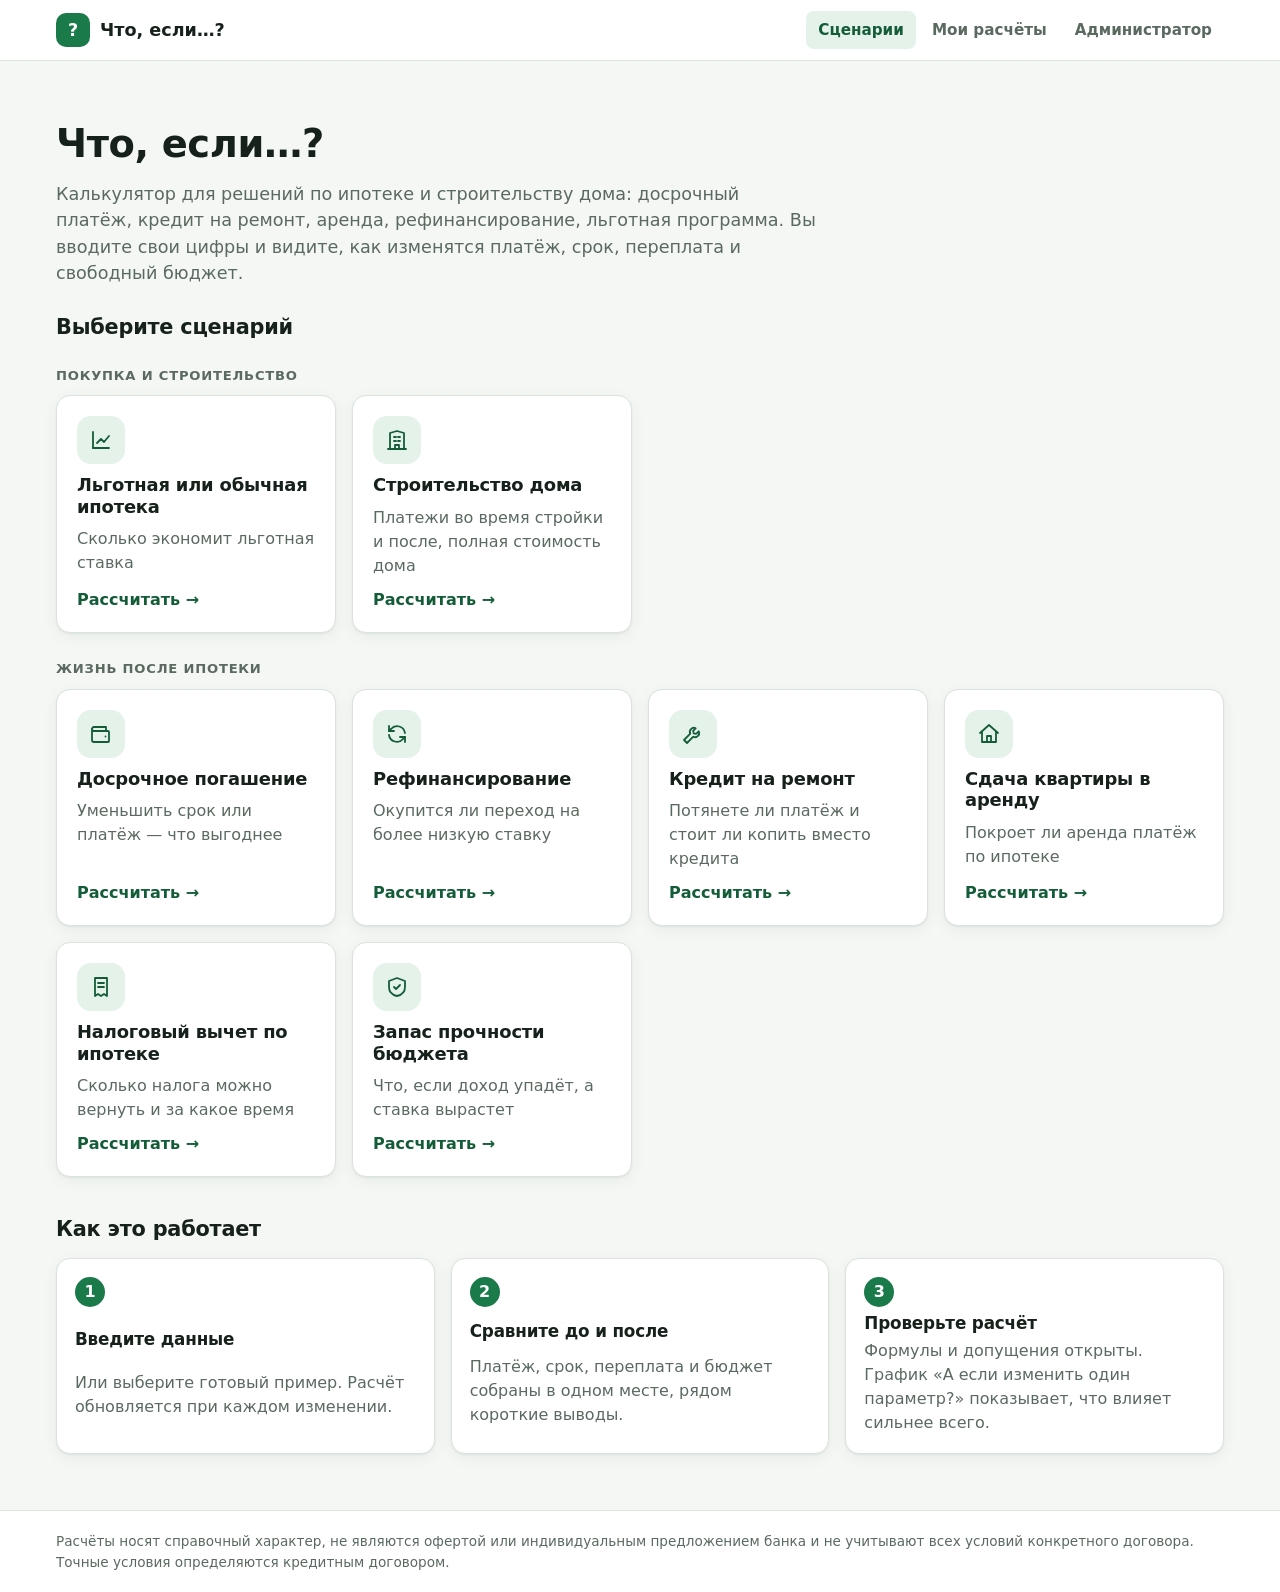
==== task_for_rshb/index.html @ 49c494c9 "task_for_rshb: исправлена шапка на узких экранах" ====
<!doctype html>
<html lang="ru">
  <head>
    <meta charset="UTF-8" />
    <meta name="viewport" content="width=device-width, initial-scale=1" />
    <meta name="description" content="Симулятор финансовых сценариев «Что, если…?»: досрочное погашение, кредит на ремонт, аренда квартиры, рефинансирование." />
    <meta name="theme-color" content="#1b7a4a" />
    <link rel="icon" href="./favicon.svg" type="image/svg+xml" />
    <link rel="manifest" href="./manifest.webmanifest" />
    <title>Что, если…? — симулятор финансовых сценариев</title>
    <script type="module" crossorigin src="./assets/index-DUNEbHE4.js"></script>
    <link rel="stylesheet" crossorigin href="./assets/index-CzRQ2xNF.css">
  </head>
  <body>
    <div id="root"></div>
    <noscript>Для работы калькулятора нужен включённый JavaScript.</noscript>
  </body>
</html>
---- task_for_rshb/assets/index-CzRQ2xNF.css ----
:root{--bg:#f4f7f4;--surface:#fff;--surface-2:#f0f4f1;--text:#17211b;--muted:#5b6a60;--border:#dbe3dd;--primary:#1b7a4a;--primary-strong:#145c38;--primary-soft:#e4f2ea;--on-primary:#fff;--success:#1b7a4a;--success-soft:#e4f2ea;--warning:#9a6200;--warning-soft:#fdf1d9;--danger:#b3261e;--danger-soft:#fbe6e4;--info:#25619b;--info-soft:#e3eef9;--chart-grid:#e3e9e4;--shadow:0 1px 2px #14281c0f, 0 4px 16px #14281c0d;--radius:14px;--radius-sm:10px;--font:"Inter", system-ui, -apple-system, "Segoe UI", Roboto, "Helvetica Neue", Arial, sans-serif;--mono:ui-monospace, "SF Mono", Menlo, Consolas, monospace;--lightningcss-light:initial;--lightningcss-dark: ;color-scheme:light}@media (prefers-color-scheme:dark){:root:not([data-theme=light]){--bg:#0e1511;--surface:#16201a;--surface-2:#1c2821;--text:#e8f0ea;--muted:#9db1a3;--border:#2a3a31;--primary:#3fb97a;--primary-strong:#5fd196;--primary-soft:#1a3025;--on-primary:#08150e;--success:#4cc487;--success-soft:#17301f;--warning:#e3aa44;--warning-soft:#33290f;--danger:#f08178;--danger-soft:#381816;--info:#7db4ea;--info-soft:#14283d;--chart-grid:#263830;--shadow:none;--lightningcss-light: ;--lightningcss-dark:initial;color-scheme:dark}}*{box-sizing:border-box}html{-webkit-text-size-adjust:100%}body{background:var(--bg);color:var(--text);font-family:var(--font);-webkit-font-smoothing:antialiased;margin:0;font-size:16px;line-height:1.5}h1,h2,h3,h4{letter-spacing:-.01em;margin:0;line-height:1.2}h1{font-size:clamp(1.6rem,1.2rem + 1.6vw,2.4rem)}h2{font-size:1.3rem}h3{font-size:1.05rem}p{margin:0}a{color:var(--primary)}code,.mono{font-family:var(--mono);font-size:.88em}button{font:inherit;color:inherit}:focus-visible{outline:3px solid color-mix(in srgb, var(--primary) 55%, transparent);outline-offset:2px;border-radius:6px}.sr-only{clip:rect(0 0 0 0);white-space:nowrap;width:1px;height:1px;position:absolute;overflow:hidden}.app{flex-direction:column;min-height:100vh;display:flex}.container{width:100%;max-width:1200px;margin:0 auto;padding:0 16px}.topbar{background:var(--surface);border-bottom:1px solid var(--border);z-index:20;position:sticky;top:0}.topbar .container{align-items:center;gap:16px;min-height:60px;display:flex}.brand{color:var(--text);align-items:center;gap:10px;font-size:1.1rem;font-weight:700;text-decoration:none;display:flex}.brand-mark{background:var(--primary);width:34px;height:34px;color:var(--on-primary);border-radius:10px;place-items:center;font-weight:800;display:grid}.nav{gap:4px;margin-left:auto;display:flex}.nav a{color:var(--muted);border-radius:8px;padding:8px 12px;font-size:.95rem;font-weight:600;text-decoration:none}.nav a:hover{background:var(--surface-2);color:var(--text)}.nav a[aria-current=page]{background:var(--primary-soft);color:var(--primary-strong)}main{flex:1;padding:24px 0 56px}.footer{border-top:1px solid var(--border);background:var(--surface);color:var(--muted);padding:20px 0;font-size:.85rem}.btn{border-radius:var(--radius-sm);border:1px solid var(--border);background:var(--surface);cursor:pointer;justify-content:center;align-items:center;gap:8px;min-height:42px;padding:10px 16px;font-size:.95rem;font-weight:600;text-decoration:none;transition:background .15s,border-color .15s,transform 50ms;display:inline-flex}.btn:hover{background:var(--surface-2)}.btn:active{transform:translateY(1px)}.btn:disabled{opacity:.5;cursor:not-allowed}.btn-primary{background:var(--primary);border-color:var(--primary);color:var(--on-primary)}.btn-primary:hover{background:var(--primary-strong);border-color:var(--primary-strong)}.btn-danger{color:var(--danger);border-color:color-mix(in srgb, var(--danger) 40%, var(--border))}.btn-danger:hover{background:var(--danger-soft)}.btn-ghost{background:0 0;border-color:#0000}.btn-sm{min-height:32px;padding:5px 10px;font-size:.85rem}.field{flex-direction:column;gap:6px;min-width:0;display:flex}.field>label,.field>.label{font-size:.9rem;font-weight:600}.help{color:var(--muted);font-size:.83rem}input[type=text],input[type=number],select,textarea{font:inherit;color:var(--text);background:var(--surface);border:1px solid var(--border);border-radius:var(--radius-sm);width:100%;min-height:42px;padding:9px 12px}textarea{resize:vertical;line-height:1.4}input:hover,select:hover,textarea:hover{border-color:color-mix(in srgb, var(--primary) 40%, var(--border))}input[aria-invalid=true],textarea[aria-invalid=true]{border-color:var(--danger)}input[type=checkbox]{width:18px;height:18px;accent-color:var(--primary)}input[type=range]{width:100%;accent-color:var(--primary);height:28px;margin:0}.card{background:var(--surface);border:1px solid var(--border);border-radius:var(--radius);box-shadow:var(--shadow)}.card-pad{padding:20px}.stack{flex-direction:column;gap:16px;display:flex}.row{flex-wrap:wrap;align-items:center;gap:12px;display:flex}.grow{flex:1}.muted{color:var(--muted)}.chip{border:1px solid var(--border);background:var(--surface);cursor:pointer;border-radius:999px;align-items:center;gap:6px;padding:5px 12px;font-size:.85rem;font-weight:600;display:inline-flex}.chip:hover{border-color:var(--primary);color:var(--primary-strong)}.badge{background:var(--surface-2);color:var(--muted);border-radius:999px;padding:2px 8px;font-size:.75rem;font-weight:700;display:inline-block}.badge-ok{background:var(--success-soft);color:var(--success)}.badge-err{background:var(--danger-soft);color:var(--danger)}.badge-warn{background:var(--warning-soft);color:var(--warning)}.hero{gap:14px;max-width:760px;padding:36px 0 28px;display:grid}.hero p{color:var(--muted);font-size:1.1rem}.scenario-grid{grid-template-columns:repeat(auto-fill,minmax(260px,1fr));gap:16px;display:grid}.scenario-card{color:inherit;flex-direction:column;gap:10px;padding:20px;text-decoration:none;transition:transform .15s,border-color .15s,box-shadow .15s;display:flex}.scenario-card:hover{border-color:var(--primary);transform:translateY(-2px)}.scenario-icon{background:var(--primary-soft);border-radius:14px;place-items:center;width:48px;height:48px;font-size:1.5rem;display:grid}.scenario-card h3{font-size:1.12rem}.scenario-card .cta{color:var(--primary-strong);margin-top:auto;font-weight:700}.steps{counter-reset:step;grid-template-columns:repeat(auto-fit,minmax(220px,1fr));gap:16px;display:grid}.step{gap:6px;padding:18px;display:grid}.step:before{counter-increment:step;content:counter(step);background:var(--primary);width:30px;height:30px;color:var(--on-primary);border-radius:50%;place-items:center;font-weight:700;display:grid}.sim-head{flex-wrap:wrap;align-items:flex-start;gap:16px;margin-bottom:20px;display:flex}.sim-head .grow{min-width:260px}.crumbs{margin-bottom:8px;font-size:.88rem}.crumbs a{text-decoration:none}.sim-layout{grid-template-columns:minmax(300px,380px) minmax(0,1fr);align-items:start;gap:20px;display:grid}@media (max-width:900px){.sim-layout{grid-template-columns:minmax(0,1fr)}}.inputs-panel{max-height:calc(100vh - 92px);padding:18px;position:sticky;top:76px;overflow:auto}@media (max-width:900px){.inputs-panel{max-height:none;position:static}}.group-title{text-transform:uppercase;letter-spacing:.06em;color:var(--muted);margin:18px 0 2px;font-size:.78rem;font-weight:700}.group-title:first-child{margin-top:0}.param{gap:6px;padding:10px 0;display:grid}.param-head{justify-content:space-between;align-items:baseline;gap:8px;display:flex}.param-head label{font-size:.92rem;font-weight:600}.input-wrap{position:relative}.input-wrap input{font-variant-numeric:tabular-nums;padding-right:52px;font-weight:600}.input-suffix{color:var(--muted);pointer-events:none;font-size:.9rem;position:absolute;top:50%;right:12px;transform:translateY(-50%)}.param-note{color:var(--muted);font-size:.8rem}.param-note.warn{color:var(--warning)}.radio-list{gap:6px;display:grid}.radio-item{border:1px solid var(--border);border-radius:var(--radius-sm);cursor:pointer;background:var(--surface);align-items:flex-start;gap:10px;padding:10px 12px;font-size:.92rem;display:flex}.radio-item.checked{border-color:var(--primary);background:var(--primary-soft)}.radio-item input{accent-color:var(--primary);margin-top:3px}.results{grid-template-columns:minmax(0,1fr);gap:20px;min-width:0;display:grid}.results>*{min-width:0}.kpi-grid{grid-template-columns:repeat(auto-fit,minmax(210px,1fr));gap:14px;display:grid}.kpi{align-content:start;gap:6px;padding:18px;display:grid}.kpi-label{color:var(--muted);font-size:.88rem;font-weight:600}.kpi-value{letter-spacing:-.02em;font-variant-numeric:tabular-nums;overflow-wrap:anywhere;font-size:clamp(1.4rem,1.1rem + 1vw,1.9rem);font-weight:800}.kpi-was{color:var(--muted);font-variant-numeric:tabular-nums;font-size:.85rem}.delta{font-variant-numeric:tabular-nums;background:var(--surface-2);width:fit-content;color:var(--muted);border-radius:999px;padding:2px 9px;font-size:.82rem;font-weight:700;display:inline-block}.delta.good{background:var(--success-soft);color:var(--success)}.delta.bad{background:var(--danger-soft);color:var(--danger)}.kpi-error{color:var(--danger);font-size:.85rem}.table-wrap{overflow-x:auto}table.details{border-collapse:collapse;font-variant-numeric:tabular-nums;width:100%}table.details th,table.details td{text-align:right;border-bottom:1px solid var(--border);white-space:nowrap;padding:10px 14px}table.details th:first-child,table.details td:first-child{text-align:left;white-space:normal;min-width:200px}table.details thead th{color:var(--muted);text-transform:uppercase;letter-spacing:.04em;font-size:.8rem}table.details tr:last-child td{border-bottom:0}.hints{gap:10px;display:grid}.hint{border-radius:var(--radius-sm);border:1px solid #0000;gap:12px;padding:12px 14px;font-size:.95rem;display:flex}.hint-icon{color:#fff;border-radius:50%;flex:none;place-items:center;width:22px;height:22px;margin-top:1px;font-size:.8rem;font-weight:800;display:grid}.hint-info{background:var(--info-soft)}.hint-info .hint-icon{background:var(--info)}.hint-success{background:var(--success-soft)}.hint-success .hint-icon{background:var(--success)}.hint-warning{background:var(--warning-soft)}.hint-warning .hint-icon{background:var(--warning)}.hint-danger{background:var(--danger-soft)}.hint-danger .hint-icon{background:var(--danger)}.section-title{flex-wrap:wrap;justify-content:space-between;align-items:center;gap:12px;margin-bottom:12px;display:flex}.chart{width:100%;position:relative}.chart svg{width:100%;display:block;overflow:visible}.chart text{font-family:var(--font);fill:var(--muted);font-size:11.5px}.chart .grid-line{stroke:var(--chart-grid);stroke-width:1px}.chart .axis-line{stroke:var(--border)}.legend{flex-wrap:wrap;gap:16px;margin-bottom:8px;font-size:.85rem;display:flex}.legend-item{align-items:center;gap:8px;display:inline-flex}.legend-swatch{border-top:3px solid;width:22px;height:0}.legend-swatch.dashed{border-top-style:dashed}.tooltip{pointer-events:none;background:var(--surface);border:1px solid var(--border);z-index:5;font-variant-numeric:tabular-nums;border-radius:10px;min-width:160px;padding:8px 12px;font-size:.82rem;position:absolute;box-shadow:0 6px 24px #00000024}.tooltip b{margin-bottom:4px;display:block}.tooltip .tt-row{justify-content:space-between;gap:14px;display:flex}details.disclosure>summary{cursor:pointer;padding:2px 0;font-weight:700;list-style:none}details.disclosure>summary::-webkit-details-marker{display:none}details.disclosure>summary:before{content:"▸";width:1.2em;color:var(--muted);transition:transform .15s;display:inline-block}details.disclosure[open]>summary:before{transform:rotate(90deg)}.method-list{gap:8px;margin:12px 0 0;padding:0;list-style:none;display:grid}.method-item{background:var(--surface-2);border-radius:var(--radius-sm);padding:10px 12px}.method-item code{overflow-wrap:anywhere;color:var(--primary-strong);margin-top:4px;display:block}.assumptions{color:var(--muted);margin:8px 0 0;padding-left:20px;font-size:.92rem}.assumptions li{margin:4px 0}.admin-head{flex-wrap:wrap;align-items:center;gap:16px;margin-bottom:20px;display:flex}.admin-list{gap:10px;display:grid}.admin-item{flex-wrap:wrap;align-items:center;gap:14px;padding:14px 16px;display:flex}.admin-item .scenario-icon{width:42px;height:42px;font-size:1.25rem}.tabs{border-bottom:1px solid var(--border);flex-wrap:wrap;gap:4px;margin-bottom:20px;display:flex}.tab{cursor:pointer;color:var(--muted);background:0 0;border:0;border-bottom:3px solid #0000;align-items:center;gap:8px;margin-bottom:-1px;padding:10px 14px;font-weight:600;display:inline-flex}.tab:hover{color:var(--text)}.tab[aria-selected=true]{color:var(--primary-strong);border-bottom-color:var(--primary)}.editor-bar{z-index:10;background:color-mix(in srgb, var(--bg) 92%, transparent);-webkit-backdrop-filter:blur(8px);backdrop-filter:blur(8px);border-bottom:1px solid var(--border);margin-bottom:8px;padding:12px 0;position:sticky;top:60px}.item-card{gap:12px;padding:16px;display:grid}.item-head{justify-content:space-between;align-items:center;gap:8px;display:flex}.item-title{font-weight:700}.form-grid{grid-template-columns:repeat(auto-fit,minmax(190px,1fr));gap:12px;display:grid}.form-grid .wide{grid-column:1/-1}.expr{font-family:var(--mono);min-height:42px;font-size:.9rem}.expr-status{flex-wrap:wrap;align-items:baseline;gap:8px;font-size:.82rem;display:flex}.expr-status.err{color:var(--danger)}.expr-status.ok{color:var(--success)}.token-row{flex-wrap:wrap;align-items:center;gap:4px;display:flex}.token{font-family:var(--mono);border:1px solid var(--border);background:var(--surface-2);cursor:pointer;border-radius:6px;padding:1px 7px;font-size:.78rem}.token:hover{border-color:var(--primary)}.issue-list{gap:8px;display:grid}.issue{border-radius:var(--radius-sm);gap:10px;padding:10px 12px;font-size:.92rem;display:flex}.issue.error{background:var(--danger-soft)}.issue.warning{background:var(--warning-soft)}.issue code{color:var(--muted)}.fn-doc{border-bottom:1px solid var(--border);padding:12px 14px}.fn-doc:last-child{border-bottom:0}.notice{border-radius:var(--radius-sm);background:var(--info-soft);padding:12px 14px;font-size:.92rem}.var-table td:nth-child(2){font-family:var(--mono)}.err-text{color:var(--danger)}@page{size:A4;margin:14mm}@media print{.screen-only,.topbar,.footer{display:none!important}.print-only{display:block!important}body{color:#000;background:#fff;font-size:11pt}.print-report h1{margin:0 0 4pt;font-size:20pt}.print-report h2{border-bottom:1px solid #999;margin:14pt 0 5pt;padding-bottom:2pt;font-size:12.5pt}.print-report p{margin:0 0 4pt}.print-report .print-lead{font-size:13pt;font-weight:700}.print-report section{break-inside:avoid}.print-report table{border-collapse:collapse;width:100%;font-size:10pt}.print-report th,.print-report td{text-align:right;border-bottom:1px solid #ccc;padding:3pt 5pt}.print-report th:first-child,.print-report td:first-child{text-align:left}.print-report footer{color:#444;margin-top:14pt;font-size:9pt}.print-report .print-link{word-break:break-all}.print-report .chart text{fill:#333}.no-print{display:none!important}}@media (max-width:560px){main{padding-top:16px}.nav a{padding:8px;font-size:.88rem}.brand span:last-child{display:none}}@media (prefers-reduced-motion:reduce){*{transition:none!important}}.scenario-icon{color:var(--primary-strong)}.icon-pick{place-items:center;width:36px;height:36px;padding:0;display:inline-grid}.icon-pick[aria-pressed=true]{border-color:var(--primary);background:var(--primary-soft);color:var(--primary-strong)}@media (max-width:360px){.topbar .container{flex-wrap:wrap;padding-top:6px;padding-bottom:6px}.nav{flex-wrap:wrap;margin-left:0}}.kpi-variant{color:var(--info);font-variant-numeric:tabular-nums;font-size:.82rem;font-weight:600}.variant-bar{flex-wrap:wrap;align-items:center;gap:12px;padding:12px 16px;display:flex}.variant-bar .grow{min-width:220px}.diff-list{color:var(--muted);margin:4px 0 0;padding:0;font-size:.88rem;list-style:none}.embed .topbar{display:none}.embed main{padding-top:8px}.cta-card{flex-wrap:wrap;justify-content:space-between;align-items:center;gap:16px;padding:16px 20px;display:flex}.wizard{max-width:640px;margin:0 auto}.wizard-top{justify-content:space-between;align-items:center;margin-bottom:8px;display:flex}.progress{background:var(--surface-2);border-radius:999px;height:6px;overflow:hidden}.progress span{background:var(--primary);height:100%;transition:width .25s;display:block}.wizard-title{margin:16px 0 4px}.wizard-nav{justify-content:space-between;margin-top:16px}.client-card{border:1px dashed var(--border);border-radius:var(--radius-sm);background:var(--surface-2);gap:8px;margin:10px 0 4px;padding:12px 14px;display:grid}.client-card.active{border-style:solid;border-color:var(--primary);background:var(--primary-soft)}.verdict{border-radius:var(--radius);border:1px solid #0000;gap:6px;padding:18px 20px;display:grid}.verdict .verdict-text{letter-spacing:-.01em;font-size:clamp(1.1rem,1rem + .7vw,1.4rem);font-weight:700;line-height:1.3}.verdict-success{background:var(--success-soft);border-color:color-mix(in srgb, var(--success) 35%, transparent)}.verdict-info{background:var(--info-soft)}.verdict-warning{background:var(--warning-soft);border-color:color-mix(in srgb, var(--warning) 35%, transparent)}.verdict-danger{background:var(--danger-soft);border-color:color-mix(in srgb, var(--danger) 35%, transparent)}.verdict a{width:fit-content;font-size:.88rem;font-weight:600}.seg{border:1px solid var(--border);border-radius:var(--radius-sm);display:inline-flex;overflow:hidden}.seg button{background:var(--surface);cursor:pointer;border:0;padding:6px 12px;font-size:.85rem;font-weight:600}.seg button[aria-pressed=true]{background:var(--primary-soft);color:var(--primary-strong)}.sched-toolbar{flex-wrap:wrap;align-items:center;gap:10px;display:flex}.print-only{display:none}table.details tr.total-row td{border-top:2px solid var(--border);background:var(--surface-2)}.group-heading{text-transform:uppercase;letter-spacing:.06em;color:var(--muted);margin-top:12px;font-size:.82rem}.history-list{gap:8px;margin:0;padding:0;list-style:none;display:grid}.history-list li{background:var(--surface-2);border-radius:var(--radius-sm);align-items:center;gap:12px;padding:10px 12px;display:flex}@media (max-width:560px){.sim-head>.row{gap:8px;width:100%}.sim-head>.row .btn{flex:auto;min-height:38px;padding:8px 10px;font-size:.85rem}.topbar .container{flex-wrap:wrap;row-gap:2px;min-height:0;padding-top:6px;padding-bottom:6px}.nav{flex-wrap:wrap;justify-content:flex-end}.nav a{padding:6px 8px;font-size:.85rem}}
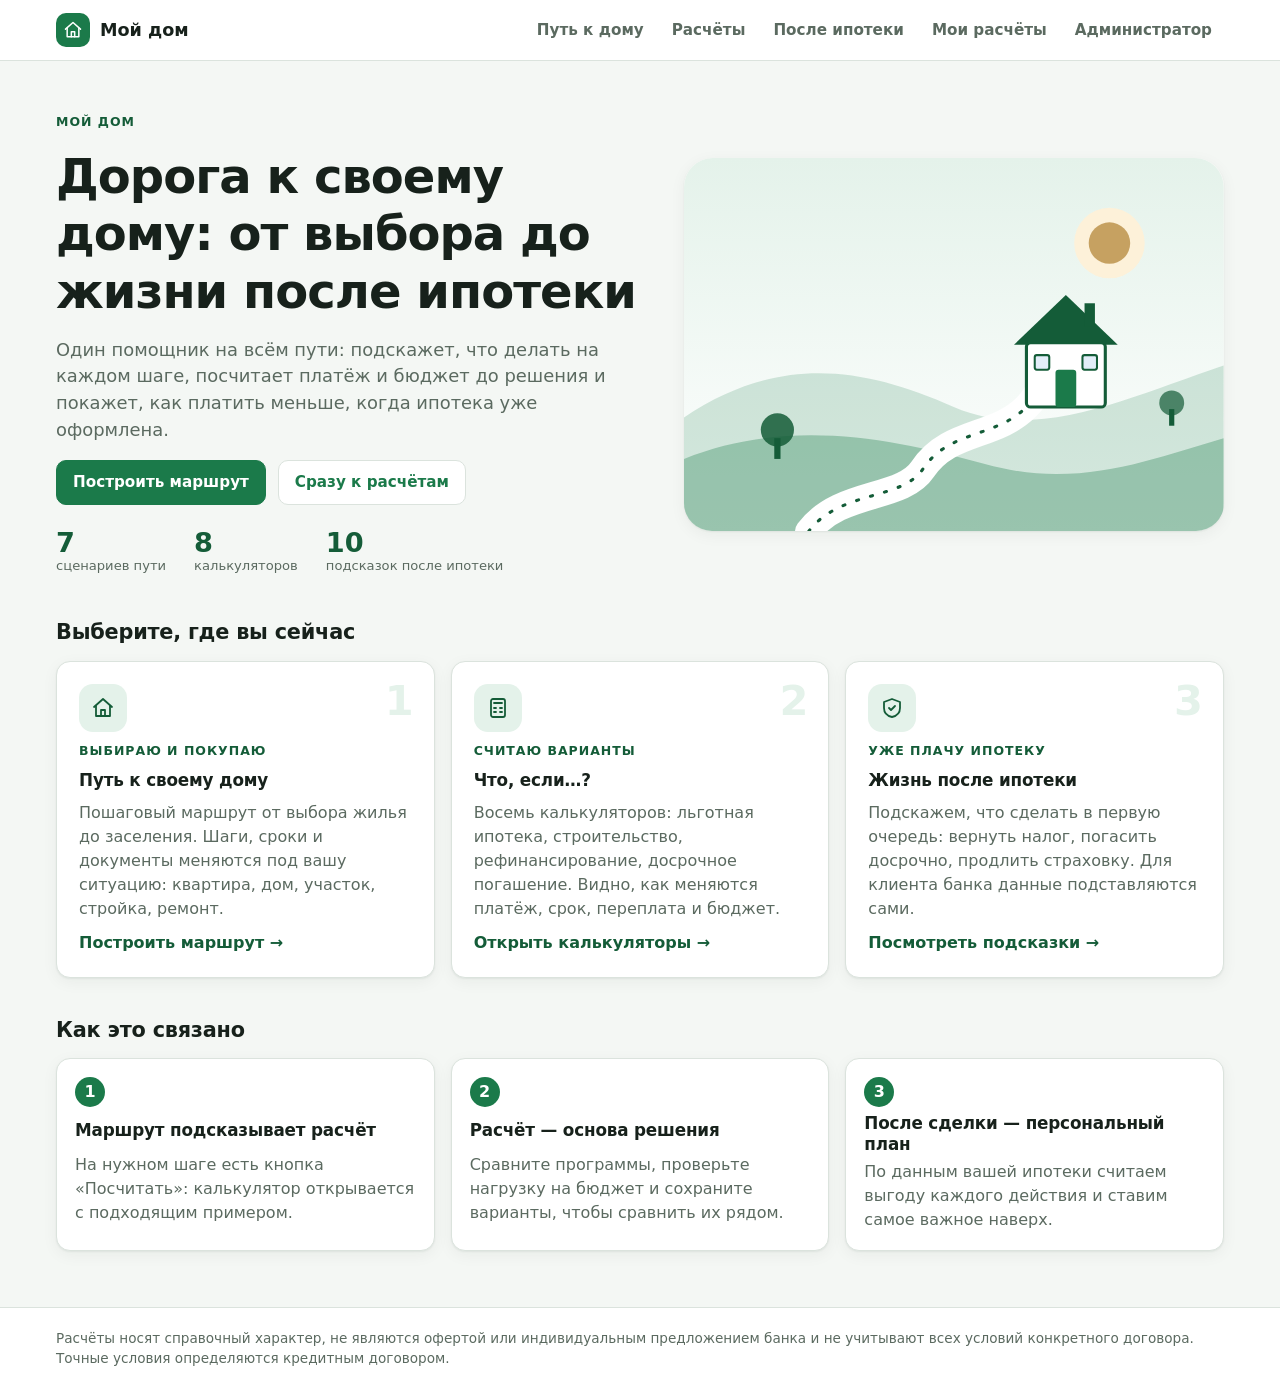
==== commit 9d781300: "task_for_rshb: единый продукт «Мой дом» (навигатор, расчёты, жизнь после ипотеки)" ====
--- a/task_for_rshb/index.html
+++ b/task_for_rshb/index.html
@@ -3,13 +3,13 @@
   <head>
     <meta charset="UTF-8" />
     <meta name="viewport" content="width=device-width, initial-scale=1" />
-    <meta name="description" content="Симулятор финансовых сценариев «Что, если…?»: досрочное погашение, кредит на ремонт, аренда квартиры, рефинансирование." />
+    <meta name="description" content="Мой дом: пошаговый путь к своему дому, калькуляторы ипотеки и строительства и подсказки, как платить меньше после оформления ипотеки." />
     <meta name="theme-color" content="#1b7a4a" />
     <link rel="icon" href="./favicon.svg" type="image/svg+xml" />
     <link rel="manifest" href="./manifest.webmanifest" />
-    <title>Что, если…? — симулятор финансовых сценариев</title>
-    <script type="module" crossorigin src="./assets/index-DUNEbHE4.js"></script>
-    <link rel="stylesheet" crossorigin href="./assets/index-CzRQ2xNF.css">
+    <title>Мой дом — путь, расчёты и жизнь после ипотеки</title>
+    <script type="module" crossorigin src="./assets/index-Dn7lIsVs.js"></script>
+    <link rel="stylesheet" crossorigin href="./assets/index-Bnvecn3g.css">
   </head>
   <body>
     <div id="root"></div>
--- a/task_for_rshb/assets/index-Bnvecn3g.css
+++ b/task_for_rshb/assets/index-Bnvecn3g.css
@@ -0,0 +1 @@
+:root{--bg:#f4f7f4;--surface:#fff;--surface-2:#f0f4f1;--text:#17211b;--muted:#5b6a60;--border:#dbe3dd;--primary:#1b7a4a;--primary-strong:#145c38;--primary-soft:#e4f2ea;--on-primary:#fff;--success:#1b7a4a;--success-soft:#e4f2ea;--warning:#9a6200;--warning-soft:#fdf1d9;--danger:#b3261e;--danger-soft:#fbe6e4;--info:#25619b;--info-soft:#e3eef9;--chart-grid:#e3e9e4;--shadow:0 1px 2px #14281c0f, 0 4px 16px #14281c0d;--radius:14px;--radius-sm:10px;--font:"Inter", system-ui, -apple-system, "Segoe UI", Roboto, "Helvetica Neue", Arial, sans-serif;--mono:ui-monospace, "SF Mono", Menlo, Consolas, monospace;--lightningcss-light:initial;--lightningcss-dark: ;color-scheme:light}@media (prefers-color-scheme:dark){:root:not([data-theme=light]){--bg:#0e1511;--surface:#16201a;--surface-2:#1c2821;--text:#e8f0ea;--muted:#9db1a3;--border:#2a3a31;--primary:#3fb97a;--primary-strong:#5fd196;--primary-soft:#1a3025;--on-primary:#08150e;--success:#4cc487;--success-soft:#17301f;--warning:#e3aa44;--warning-soft:#33290f;--danger:#f08178;--danger-soft:#381816;--info:#7db4ea;--info-soft:#14283d;--chart-grid:#263830;--shadow:none;--lightningcss-light: ;--lightningcss-dark:initial;color-scheme:dark}}*{box-sizing:border-box}html{-webkit-text-size-adjust:100%}body{background:var(--bg);color:var(--text);font-family:var(--font);-webkit-font-smoothing:antialiased;margin:0;font-size:16px;line-height:1.5}h1,h2,h3,h4{letter-spacing:-.01em;margin:0;line-height:1.2}h1{font-size:clamp(1.6rem,1.2rem + 1.6vw,2.4rem)}h2{font-size:1.3rem}h3{font-size:1.05rem}p{margin:0}a{color:var(--primary)}code,.mono{font-family:var(--mono);font-size:.88em}button{font:inherit;color:inherit}:focus-visible{outline:3px solid color-mix(in srgb, var(--primary) 55%, transparent);outline-offset:2px;border-radius:6px}.sr-only{clip:rect(0 0 0 0);white-space:nowrap;width:1px;height:1px;position:absolute;overflow:hidden}.app{flex-direction:column;min-height:100vh;display:flex}.container{width:100%;max-width:1200px;margin:0 auto;padding:0 16px}.topbar{background:var(--surface);border-bottom:1px solid var(--border);z-index:20;position:sticky;top:0}.topbar .container{align-items:center;gap:16px;min-height:60px;display:flex}.brand{color:var(--text);align-items:center;gap:10px;font-size:1.1rem;font-weight:700;text-decoration:none;display:flex}.brand-mark{background:var(--primary);width:34px;height:34px;color:var(--on-primary);border-radius:10px;place-items:center;font-weight:800;display:grid}.nav{gap:4px;margin-left:auto;display:flex}.nav a{color:var(--muted);border-radius:8px;padding:8px 12px;font-size:.95rem;font-weight:600;text-decoration:none}.nav a:hover{background:var(--surface-2);color:var(--text)}.nav a[aria-current=page]{background:var(--primary-soft);color:var(--primary-strong)}main{flex:1;padding:24px 0 56px}.footer{border-top:1px solid var(--border);background:var(--surface);color:var(--muted);padding:20px 0;font-size:.85rem}.btn{border-radius:var(--radius-sm);border:1px solid var(--border);background:var(--surface);cursor:pointer;justify-content:center;align-items:center;gap:8px;min-height:42px;padding:10px 16px;font-size:.95rem;font-weight:600;text-decoration:none;transition:background .15s,border-color .15s,transform 50ms;display:inline-flex}.btn:hover{background:var(--surface-2)}.btn:active{transform:translateY(1px)}.btn:disabled{opacity:.5;cursor:not-allowed}.btn-primary{background:var(--primary);border-color:var(--primary);color:var(--on-primary)}.btn-primary:hover{background:var(--primary-strong);border-color:var(--primary-strong)}.btn-danger{color:var(--danger);border-color:color-mix(in srgb, var(--danger) 40%, var(--border))}.btn-danger:hover{background:var(--danger-soft)}.btn-ghost{background:0 0;border-color:#0000}.btn-sm{min-height:32px;padding:5px 10px;font-size:.85rem}.field{flex-direction:column;gap:6px;min-width:0;display:flex}.field>label,.field>.label{font-size:.9rem;font-weight:600}.help{color:var(--muted);font-size:.83rem}input[type=text],input[type=number],select,textarea{font:inherit;color:var(--text);background:var(--surface);border:1px solid var(--border);border-radius:var(--radius-sm);width:100%;min-height:42px;padding:9px 12px}textarea{resize:vertical;line-height:1.4}input:hover,select:hover,textarea:hover{border-color:color-mix(in srgb, var(--primary) 40%, var(--border))}input[aria-invalid=true],textarea[aria-invalid=true]{border-color:var(--danger)}input[type=checkbox]{width:18px;height:18px;accent-color:var(--primary)}input[type=range]{width:100%;accent-color:var(--primary);height:28px;margin:0}.card{background:var(--surface);border:1px solid var(--border);border-radius:var(--radius);box-shadow:var(--shadow)}.card-pad{padding:20px}.stack{flex-direction:column;gap:16px;display:flex}.row{flex-wrap:wrap;align-items:center;gap:12px;display:flex}.grow{flex:1}.muted{color:var(--muted)}.chip{border:1px solid var(--border);background:var(--surface);cursor:pointer;border-radius:999px;align-items:center;gap:6px;padding:5px 12px;font-size:.85rem;font-weight:600;display:inline-flex}.chip:hover{border-color:var(--primary);color:var(--primary-strong)}.badge{background:var(--surface-2);color:var(--muted);border-radius:999px;padding:2px 8px;font-size:.75rem;font-weight:700;display:inline-block}.badge-ok{background:var(--success-soft);color:var(--success)}.badge-err{background:var(--danger-soft);color:var(--danger)}.badge-warn{background:var(--warning-soft);color:var(--warning)}.hero{gap:14px;max-width:760px;padding:36px 0 28px;display:grid}.hero p{color:var(--muted);font-size:1.1rem}.scenario-grid{grid-template-columns:repeat(auto-fill,minmax(260px,1fr));gap:16px;display:grid}.scenario-card{color:inherit;flex-direction:column;gap:10px;padding:20px;text-decoration:none;transition:transform .15s,border-color .15s,box-shadow .15s;display:flex}.scenario-card:hover{border-color:var(--primary);transform:translateY(-2px)}.scenario-icon{background:var(--primary-soft);border-radius:14px;place-items:center;width:48px;height:48px;font-size:1.5rem;display:grid}.scenario-card h3{font-size:1.12rem}.scenario-card .cta{color:var(--primary-strong);margin-top:auto;font-weight:700}.steps{counter-reset:step;grid-template-columns:repeat(auto-fit,minmax(220px,1fr));gap:16px;display:grid}.step{gap:6px;padding:18px;display:grid}.step:before{counter-increment:step;content:counter(step);background:var(--primary);width:30px;height:30px;color:var(--on-primary);border-radius:50%;place-items:center;font-weight:700;display:grid}.sim-head{flex-wrap:wrap;align-items:flex-start;gap:16px;margin-bottom:20px;display:flex}.sim-head .grow{min-width:260px}.crumbs{margin-bottom:8px;font-size:.88rem}.crumbs a{text-decoration:none}.sim-layout{grid-template-columns:minmax(300px,380px) minmax(0,1fr);align-items:start;gap:20px;display:grid}@media (max-width:900px){.sim-layout{grid-template-columns:minmax(0,1fr)}}.inputs-panel{max-height:calc(100vh - 92px);padding:18px;position:sticky;top:76px;overflow:auto}@media (max-width:900px){.inputs-panel{max-height:none;position:static}}.group-title{text-transform:uppercase;letter-spacing:.06em;color:var(--muted);margin:18px 0 2px;font-size:.78rem;font-weight:700}.group-title:first-child{margin-top:0}.param{gap:6px;padding:10px 0;display:grid}.param-head{justify-content:space-between;align-items:baseline;gap:8px;display:flex}.param-head label{font-size:.92rem;font-weight:600}.input-wrap{position:relative}.input-wrap input{font-variant-numeric:tabular-nums;padding-right:52px;font-weight:600}.input-suffix{color:var(--muted);pointer-events:none;font-size:.9rem;position:absolute;top:50%;right:12px;transform:translateY(-50%)}.param-note{color:var(--muted);font-size:.8rem}.param-note.warn{color:var(--warning)}.radio-list{gap:6px;display:grid}.radio-item{border:1px solid var(--border);border-radius:var(--radius-sm);cursor:pointer;background:var(--surface);align-items:flex-start;gap:10px;padding:10px 12px;font-size:.92rem;display:flex}.radio-item.checked{border-color:var(--primary);background:var(--primary-soft)}.radio-item input{accent-color:var(--primary);margin-top:3px}.results{grid-template-columns:minmax(0,1fr);gap:20px;min-width:0;display:grid}.results>*{min-width:0}.kpi-grid{grid-template-columns:repeat(auto-fit,minmax(210px,1fr));gap:14px;display:grid}.kpi{align-content:start;gap:6px;padding:18px;display:grid}.kpi-label{color:var(--muted);font-size:.88rem;font-weight:600}.kpi-value{letter-spacing:-.02em;font-variant-numeric:tabular-nums;overflow-wrap:anywhere;font-size:clamp(1.4rem,1.1rem + 1vw,1.9rem);font-weight:800}.kpi-was{color:var(--muted);font-variant-numeric:tabular-nums;font-size:.85rem}.delta{font-variant-numeric:tabular-nums;background:var(--surface-2);width:fit-content;color:var(--muted);border-radius:999px;padding:2px 9px;font-size:.82rem;font-weight:700;display:inline-block}.delta.good{background:var(--success-soft);color:var(--success)}.delta.bad{background:var(--danger-soft);color:var(--danger)}.kpi-error{color:var(--danger);font-size:.85rem}.table-wrap{overflow-x:auto}table.details{border-collapse:collapse;font-variant-numeric:tabular-nums;width:100%}table.details th,table.details td{text-align:right;border-bottom:1px solid var(--border);white-space:nowrap;padding:10px 14px}table.details th:first-child,table.details td:first-child{text-align:left;white-space:normal;min-width:200px}table.details thead th{color:var(--muted);text-transform:uppercase;letter-spacing:.04em;font-size:.8rem}table.details tr:last-child td{border-bottom:0}.hints{gap:10px;display:grid}.hint{border-radius:var(--radius-sm);border:1px solid #0000;gap:12px;padding:12px 14px;font-size:.95rem;display:flex}.hint-icon{color:#fff;border-radius:50%;flex:none;place-items:center;width:22px;height:22px;margin-top:1px;font-size:.8rem;font-weight:800;display:grid}.hint-info{background:var(--info-soft)}.hint-info .hint-icon{background:var(--info)}.hint-success{background:var(--success-soft)}.hint-success .hint-icon{background:var(--success)}.hint-warning{background:var(--warning-soft)}.hint-warning .hint-icon{background:var(--warning)}.hint-danger{background:var(--danger-soft)}.hint-danger .hint-icon{background:var(--danger)}.section-title{flex-wrap:wrap;justify-content:space-between;align-items:center;gap:12px;margin-bottom:12px;display:flex}.chart{width:100%;position:relative}.chart svg{width:100%;display:block;overflow:visible}.chart text{font-family:var(--font);fill:var(--muted);font-size:11.5px}.chart .grid-line{stroke:var(--chart-grid);stroke-width:1px}.chart .axis-line{stroke:var(--border)}.legend{flex-wrap:wrap;gap:16px;margin-bottom:8px;font-size:.85rem;display:flex}.legend-item{align-items:center;gap:8px;display:inline-flex}.legend-swatch{border-top:3px solid;width:22px;height:0}.legend-swatch.dashed{border-top-style:dashed}.tooltip{pointer-events:none;background:var(--surface);border:1px solid var(--border);z-index:5;font-variant-numeric:tabular-nums;border-radius:10px;min-width:160px;padding:8px 12px;font-size:.82rem;position:absolute;box-shadow:0 6px 24px #00000024}.tooltip b{margin-bottom:4px;display:block}.tooltip .tt-row{justify-content:space-between;gap:14px;display:flex}details.disclosure>summary{cursor:pointer;padding:2px 0;font-weight:700;list-style:none}details.disclosure>summary::-webkit-details-marker{display:none}details.disclosure>summary:before{content:"▸";width:1.2em;color:var(--muted);transition:transform .15s;display:inline-block}details.disclosure[open]>summary:before{transform:rotate(90deg)}.method-list{gap:8px;margin:12px 0 0;padding:0;list-style:none;display:grid}.method-item{background:var(--surface-2);border-radius:var(--radius-sm);padding:10px 12px}.method-item code{overflow-wrap:anywhere;color:var(--primary-strong);margin-top:4px;display:block}.assumptions{color:var(--muted);margin:8px 0 0;padding-left:20px;font-size:.92rem}.assumptions li{margin:4px 0}.admin-head{flex-wrap:wrap;align-items:center;gap:16px;margin-bottom:20px;display:flex}.admin-list{gap:10px;display:grid}.admin-item{flex-wrap:wrap;align-items:center;gap:14px;padding:14px 16px;display:flex}.admin-item .scenario-icon{width:42px;height:42px;font-size:1.25rem}.tabs{border-bottom:1px solid var(--border);flex-wrap:wrap;gap:4px;margin-bottom:20px;display:flex}.tab{cursor:pointer;color:var(--muted);background:0 0;border:0;border-bottom:3px solid #0000;align-items:center;gap:8px;margin-bottom:-1px;padding:10px 14px;font-weight:600;display:inline-flex}.tab:hover{color:var(--text)}.tab[aria-selected=true]{color:var(--primary-strong);border-bottom-color:var(--primary)}.editor-bar{z-index:10;background:color-mix(in srgb, var(--bg) 92%, transparent);-webkit-backdrop-filter:blur(8px);backdrop-filter:blur(8px);border-bottom:1px solid var(--border);margin-bottom:8px;padding:12px 0;position:sticky;top:60px}.item-card{gap:12px;padding:16px;display:grid}.item-head{justify-content:space-between;align-items:center;gap:8px;display:flex}.item-title{font-weight:700}.form-grid{grid-template-columns:repeat(auto-fit,minmax(190px,1fr));gap:12px;display:grid}.form-grid .wide{grid-column:1/-1}.expr{font-family:var(--mono);min-height:42px;font-size:.9rem}.expr-status{flex-wrap:wrap;align-items:baseline;gap:8px;font-size:.82rem;display:flex}.expr-status.err{color:var(--danger)}.expr-status.ok{color:var(--success)}.token-row{flex-wrap:wrap;align-items:center;gap:4px;display:flex}.token{font-family:var(--mono);border:1px solid var(--border);background:var(--surface-2);cursor:pointer;border-radius:6px;padding:1px 7px;font-size:.78rem}.token:hover{border-color:var(--primary)}.issue-list{gap:8px;display:grid}.issue{border-radius:var(--radius-sm);gap:10px;padding:10px 12px;font-size:.92rem;display:flex}.issue.error{background:var(--danger-soft)}.issue.warning{background:var(--warning-soft)}.issue code{color:var(--muted)}.fn-doc{border-bottom:1px solid var(--border);padding:12px 14px}.fn-doc:last-child{border-bottom:0}.notice{border-radius:var(--radius-sm);background:var(--info-soft);padding:12px 14px;font-size:.92rem}.var-table td:nth-child(2){font-family:var(--mono)}.err-text{color:var(--danger)}@page{size:A4;margin:14mm}@media print{.screen-only,.topbar,.footer{display:none!important}.print-only{display:block!important}body{color:#000;background:#fff;font-size:11pt}.print-report h1{margin:0 0 4pt;font-size:20pt}.print-report h2{border-bottom:1px solid #999;margin:14pt 0 5pt;padding-bottom:2pt;font-size:12.5pt}.print-report p{margin:0 0 4pt}.print-report .print-lead{font-size:13pt;font-weight:700}.print-report section{break-inside:avoid}.print-report table{border-collapse:collapse;width:100%;font-size:10pt}.print-report th,.print-report td{text-align:right;border-bottom:1px solid #ccc;padding:3pt 5pt}.print-report th:first-child,.print-report td:first-child{text-align:left}.print-report footer{color:#444;margin-top:14pt;font-size:9pt}.print-report .print-link{word-break:break-all}.print-report .chart text{fill:#333}.no-print{display:none!important}}@media (max-width:560px){main{padding-top:16px}.nav a{padding:8px;font-size:.88rem}.brand span:last-child{display:none}}@media (prefers-reduced-motion:reduce){*{transition:none!important}}.scenario-icon{color:var(--primary-strong)}.icon-pick{place-items:center;width:36px;height:36px;padding:0;display:inline-grid}.icon-pick[aria-pressed=true]{border-color:var(--primary);background:var(--primary-soft);color:var(--primary-strong)}@media (max-width:360px){.topbar .container{flex-wrap:wrap;padding-top:6px;padding-bottom:6px}.nav{flex-wrap:wrap;margin-left:0}}.kpi-variant{color:var(--info);font-variant-numeric:tabular-nums;font-size:.82rem;font-weight:600}.variant-bar{flex-wrap:wrap;align-items:center;gap:12px;padding:12px 16px;display:flex}.variant-bar .grow{min-width:220px}.diff-list{color:var(--muted);margin:4px 0 0;padding:0;font-size:.88rem;list-style:none}.embed .topbar{display:none}.embed main{padding-top:8px}.cta-card{flex-wrap:wrap;justify-content:space-between;align-items:center;gap:16px;padding:16px 20px;display:flex}.wizard{max-width:640px;margin:0 auto}.wizard-top{justify-content:space-between;align-items:center;margin-bottom:8px;display:flex}.progress{background:var(--surface-2);border-radius:999px;height:6px;overflow:hidden}.progress span{background:var(--primary);height:100%;transition:width .25s;display:block}.wizard-title{margin:16px 0 4px}.wizard-nav{justify-content:space-between;margin-top:16px}.client-card{border:1px dashed var(--border);border-radius:var(--radius-sm);background:var(--surface-2);gap:8px;margin:10px 0 4px;padding:12px 14px;display:grid}.client-card.active{border-style:solid;border-color:var(--primary);background:var(--primary-soft)}.verdict{border-radius:var(--radius);border:1px solid #0000;gap:6px;padding:18px 20px;display:grid}.verdict .verdict-text{letter-spacing:-.01em;font-size:clamp(1.1rem,1rem + .7vw,1.4rem);font-weight:700;line-height:1.3}.verdict-success{background:var(--success-soft);border-color:color-mix(in srgb, var(--success) 35%, transparent)}.verdict-info{background:var(--info-soft)}.verdict-warning{background:var(--warning-soft);border-color:color-mix(in srgb, var(--warning) 35%, transparent)}.verdict-danger{background:var(--danger-soft);border-color:color-mix(in srgb, var(--danger) 35%, transparent)}.verdict a{width:fit-content;font-size:.88rem;font-weight:600}.seg{border:1px solid var(--border);border-radius:var(--radius-sm);display:inline-flex;overflow:hidden}.seg button{background:var(--surface);cursor:pointer;border:0;padding:6px 12px;font-size:.85rem;font-weight:600}.seg button[aria-pressed=true]{background:var(--primary-soft);color:var(--primary-strong)}.sched-toolbar{flex-wrap:wrap;align-items:center;gap:10px;display:flex}.print-only{display:none}table.details tr.total-row td{border-top:2px solid var(--border);background:var(--surface-2)}.group-heading{text-transform:uppercase;letter-spacing:.06em;color:var(--muted);margin-top:12px;font-size:.82rem}.history-list{gap:8px;margin:0;padding:0;list-style:none;display:grid}.history-list li{background:var(--surface-2);border-radius:var(--radius-sm);align-items:center;gap:12px;padding:10px 12px;display:flex}@media (max-width:560px){.sim-head>.row{gap:8px;width:100%}.sim-head>.row .btn{flex:auto;min-height:38px;padding:8px 10px;font-size:.85rem}.topbar .container{flex-wrap:wrap;row-gap:2px;min-height:0;padding-top:6px;padding-bottom:6px}.nav{flex-wrap:wrap;justify-content:flex-end}.nav a{padding:6px 8px;font-size:.85rem}}.brand-mark svg{display:block}.eyebrow{letter-spacing:.08em;text-transform:uppercase;color:var(--primary-strong);font-size:.78rem;font-weight:700}.hero-lead{color:var(--muted);max-width:56ch;font-size:1.12rem}.product-hero{grid-template-columns:minmax(0,1.05fr) minmax(0,.95fr);align-items:center;gap:32px;padding:28px 0 8px;display:grid}.product-hero h1{letter-spacing:-.02em;font-size:clamp(1.9rem,1.3rem + 2.4vw,3rem)}.hero-art{width:100%;height:auto;box-shadow:var(--shadow);border-radius:28px}.hero-stats{flex-wrap:wrap;gap:28px;margin-top:8px;display:flex}.hero-stats div{display:grid}.hero-stats b{color:var(--primary-strong);font-size:1.7rem;line-height:1}.hero-stats span{color:var(--muted);font-size:.82rem}@media (max-width:820px){.product-hero{grid-template-columns:minmax(0,1fr)}.hero-art{order:-1;max-height:240px}}.module-grid{grid-template-columns:repeat(auto-fit,minmax(270px,1fr));gap:16px;display:grid}.module-card{color:inherit;flex-direction:column;gap:10px;padding:22px;text-decoration:none;transition:transform .15s,border-color .15s;display:flex;position:relative}.module-card:hover{border-color:var(--primary);transform:translateY(-2px)}.module-card .cta{color:var(--primary-strong);margin-top:auto;font-weight:700}.module-step{color:var(--primary-soft);font-size:2.6rem;font-weight:800;line-height:1;position:absolute;top:18px;right:20px}.journey-layout{grid-template-columns:minmax(260px,320px) minmax(0,1fr);align-items:start;gap:20px;display:grid}.journey-side{position:sticky;top:76px}@media (max-width:900px){.journey-layout{grid-template-columns:minmax(0,1fr)}.journey-side{position:static}}.summary-box{border-radius:var(--radius-sm);background:var(--primary-soft);gap:4px;padding:14px;display:grid}.stage{gap:12px;display:grid}.stage-head{align-items:center;gap:12px;display:flex}.stage-head h3{font-size:1.12rem}.stage-num{background:var(--primary);width:34px;height:34px;color:var(--on-primary);border-radius:50%;flex:none;place-items:center;font-weight:800;display:grid}.stage-steps{border-left:2px dashed var(--border);gap:12px;margin-left:16px;padding-left:22px;display:grid}.step-card{background:var(--surface);border:1px solid var(--border);border-radius:var(--radius);box-shadow:var(--shadow);gap:14px;min-width:0;padding:16px 18px;display:flex;position:relative}.step-card.current{border-color:var(--primary);box-shadow:0 0 0 3px color-mix(in srgb, var(--primary) 18%, transparent), var(--shadow)}.step-card.done{opacity:.78}.step-card.done h4{text-decoration:line-through;-webkit-text-decoration-color:var(--muted);text-decoration-color:var(--muted)}.step-num{border:2px solid var(--border);width:30px;height:30px;color:var(--muted);border-radius:50%;flex:none;place-items:center;font-size:.85rem;font-weight:700;display:grid}.step-card.current .step-num{border-color:var(--primary);color:var(--primary-strong)}.step-card.done .step-num{background:var(--success);border-color:var(--success);color:var(--on-primary)}.step-body{flex:1;gap:8px;min-width:0;display:grid}.step-head{flex-wrap:wrap;align-items:center;gap:10px;display:flex}.step-head h4{flex:1;min-width:180px;font-size:1.02rem}.step-check input{width:20px;height:20px}.step-warn{border-radius:var(--radius-sm);background:var(--warning-soft);padding:8px 12px;font-size:.9rem}.step-more .assumptions{margin-top:8px}.docs-list{gap:6px;margin-top:8px;display:grid}.doc-item{align-items:flex-start;gap:8px;font-size:.92rem;display:flex}.doc-item input{margin-top:3px}.chip-list{flex-wrap:wrap;gap:6px;margin:0;padding:0;list-style:none;display:flex}.chip-list li{background:var(--surface-2);border-radius:999px;padding:4px 10px;font-size:.85rem}.action-grid{grid-template-columns:repeat(auto-fill,minmax(320px,1fr));gap:14px;display:grid}.action-card{border-left:5px solid var(--border);align-content:start;gap:12px;min-width:0;padding:18px;display:grid}.action-card.lead{padding:22px}.action-card.level-success{border-left-color:var(--success)}.action-card.level-warning{border-left-color:var(--warning)}.action-card.level-danger{border-left-color:var(--danger)}.action-card.level-info{border-left-color:var(--info)}.action-head{align-items:flex-start;gap:12px;display:flex}.action-head h3{font-size:1.1rem}.benefit{text-align:right;font-variant-numeric:tabular-nums;line-height:1.2;display:grid}.benefit b{color:var(--success);font-size:1.05rem}.benefit span{color:var(--muted);font-size:.75rem}.action-headline{font-size:1rem;font-weight:600}.action-card.lead .action-headline{font-size:1.15rem}.hl-danger{color:var(--danger)}.closing-list{gap:8px;margin:0;padding-left:22px;display:grid}@media (max-width:560px){.action-grid{grid-template-columns:minmax(0,1fr)}.action-head{flex-wrap:wrap}.step-card{padding:14px}.stage-steps{margin-left:6px;padding-left:12px}}.step-body>.btn{justify-self:start}.check-group{flex-wrap:wrap;gap:8px 18px;display:flex}.step-edit{padding:0;overflow:hidden}.step-edit>summary{cursor:pointer;align-items:center;gap:10px;padding:12px 16px;list-style:none;display:flex}.step-edit>summary::-webkit-details-marker{display:none}.step-edit[open]>summary{border-bottom:1px solid var(--border);background:var(--surface-2)}.step-edit .inner{gap:12px;padding:16px;display:grid}.seg-link{color:var(--text);background:var(--surface);padding:8px 16px;font-size:.9rem;font-weight:600;text-decoration:none}.seg-link[aria-current=page]{background:var(--primary-soft);color:var(--primary-strong)}@media (max-width:560px){.topbar .container{gap:4px 12px}.nav{scrollbar-width:none;flex-wrap:nowrap;order:2;justify-content:flex-start;width:100%;margin-left:0;padding-bottom:2px;overflow-x:auto}.nav::-webkit-scrollbar{display:none}.nav a{white-space:nowrap;flex:none}}
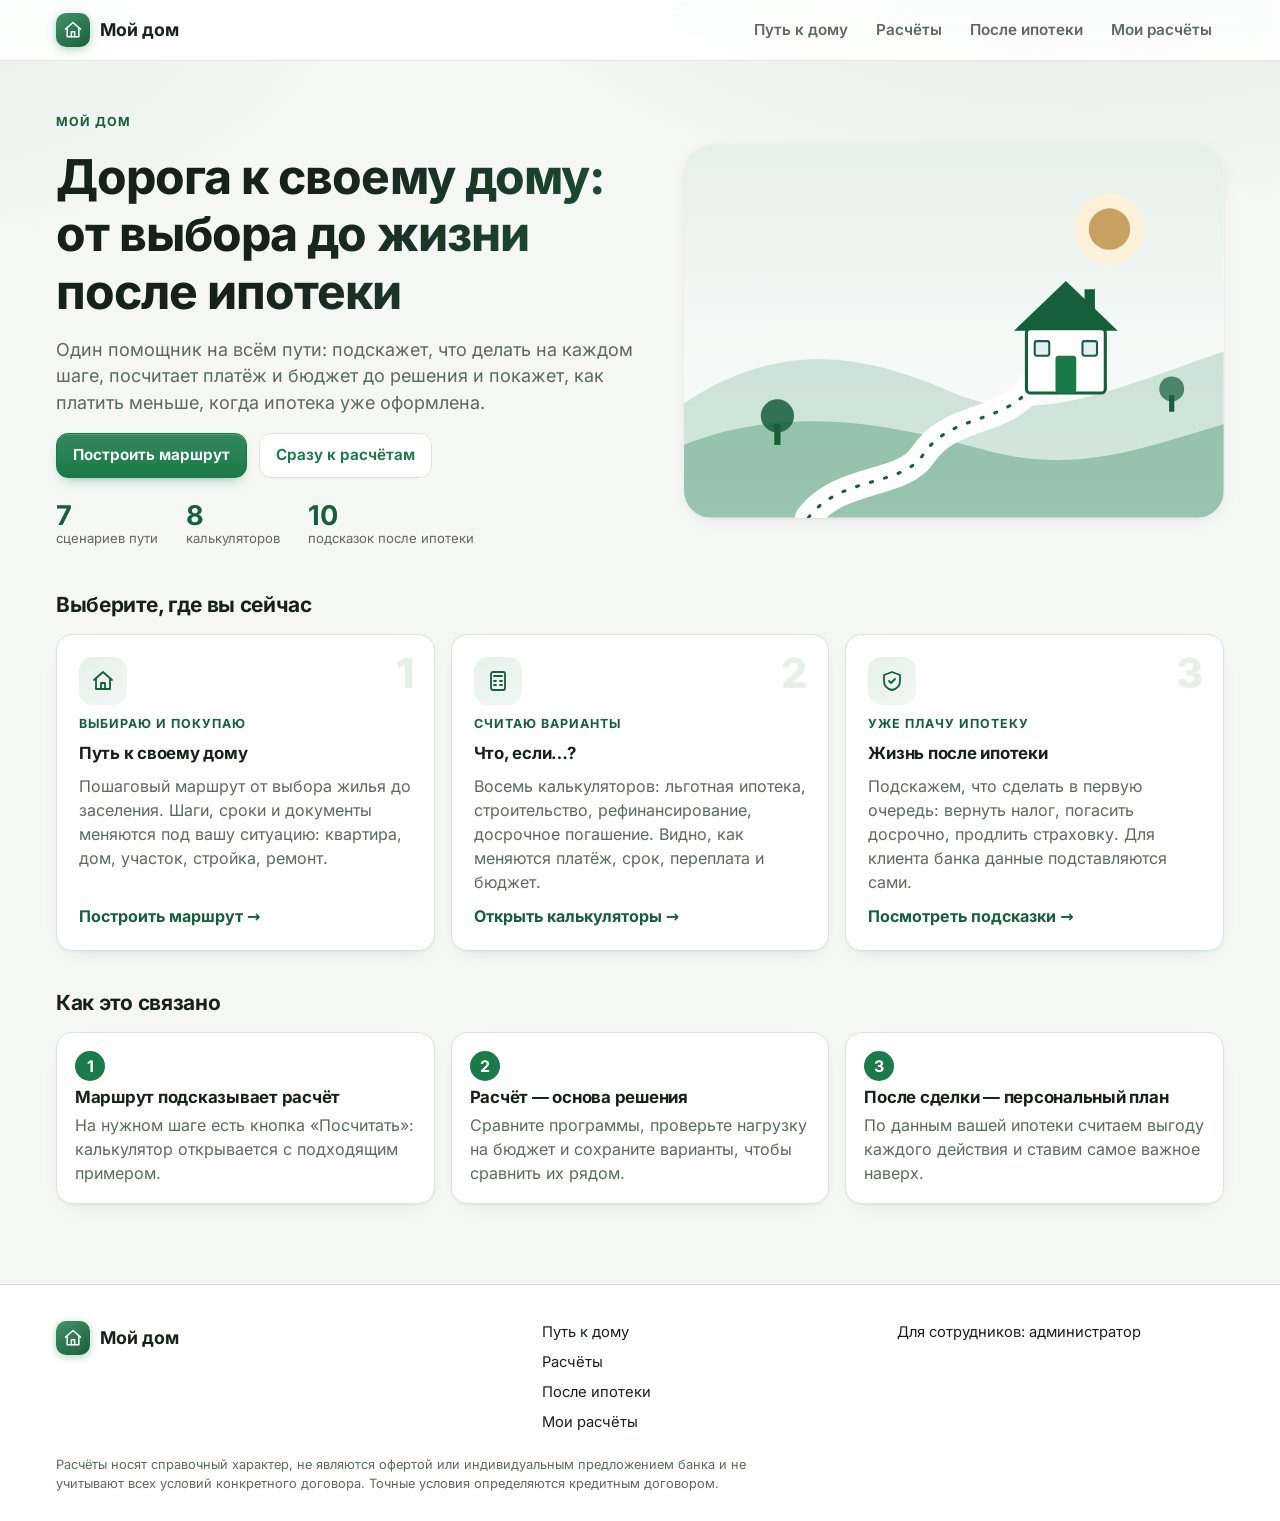
==== commit 21b1c603: "Обновление: оформление, доступность, мобильная панель" ====
--- a/task_for_rshb/index.html
+++ b/task_for_rshb/index.html
@@ -8,8 +8,8 @@
     <link rel="icon" href="./favicon.svg" type="image/svg+xml" />
     <link rel="manifest" href="./manifest.webmanifest" />
     <title>Мой дом — путь, расчёты и жизнь после ипотеки</title>
-    <script type="module" crossorigin src="./assets/index-Dn7lIsVs.js"></script>
-    <link rel="stylesheet" crossorigin href="./assets/index-Bnvecn3g.css">
+    <script type="module" crossorigin src="./assets/index-Cnnl3iDZ.js"></script>
+    <link rel="stylesheet" crossorigin href="./assets/index-DEUDNox5.css">
   </head>
   <body>
     <div id="root"></div>
--- a/task_for_rshb/assets/index-DEUDNox5.css
+++ b/task_for_rshb/assets/index-DEUDNox5.css
@@ -0,0 +1 @@
+@font-face{font-family:Inter Variable;font-style:normal;font-display:swap;font-weight:100 900;src:url(./inter-cyrillic-wght-normal-DqGufNeO.woff2)format("woff2-variations");unicode-range:U+301,U+400-45F,U+490-491,U+4B0-4B1,U+2116}@font-face{font-family:Inter Variable;font-style:normal;font-display:swap;font-weight:100 900;src:url(./inter-latin-wght-normal-Dx4kXJAl.woff2)format("woff2-variations");unicode-range:U+??,U+131,U+152-153,U+2BB-2BC,U+2C6,U+2DA,U+2DC,U+304,U+308,U+329,U+2000-206F,U+20AC,U+2122,U+2191,U+2193,U+2212,U+2215,U+FEFF,U+FFFD}:root{--bg:#f4f7f4;--surface:#fff;--surface-2:#f0f4f1;--text:#17211b;--muted:#5b6a60;--border:#dbe3dd;--brand:#1b7a4a;--primary:var(--brand);--primary-strong:#145c38;--primary-soft:#e4f2ea;--on-primary:#fff;--success:#1b7a4a;--success-soft:#e4f2ea;--warning:#9a6200;--warning-soft:#fdf1d9;--danger:#b3261e;--danger-soft:#fbe6e4;--info:#25619b;--info-soft:#e3eef9;--chart-grid:#e3e9e4;--shadow:0 1px 2px #14281c0f, 0 4px 16px #14281c0d;--radius:14px;--radius-sm:10px;--font:"Inter Variable", "Inter", system-ui, -apple-system, "Segoe UI", Roboto, "Helvetica Neue", Arial, sans-serif;--mono:ui-monospace, "SF Mono", Menlo, Consolas, monospace;--lightningcss-light:initial;--lightningcss-dark: ;color-scheme:light}@media (prefers-color-scheme:dark){:root:not([data-theme=light]){--bg:#0e1511;--surface:#16201a;--surface-2:#1c2821;--text:#e8f0ea;--muted:#9db1a3;--border:#2a3a31;--primary:#3fb97a;--primary-strong:#5fd196;--primary-soft:#1a3025;--on-primary:#08150e;--success:#4cc487;--success-soft:#17301f;--warning:#e3aa44;--warning-soft:#33290f;--danger:#f08178;--danger-soft:#381816;--info:#7db4ea;--info-soft:#14283d;--chart-grid:#263830;--shadow:none;--lightningcss-light: ;--lightningcss-dark:initial;color-scheme:dark}}*{box-sizing:border-box}html{-webkit-text-size-adjust:100%}body{background:var(--bg);color:var(--text);font-family:var(--font);-webkit-font-smoothing:antialiased;margin:0;font-size:16px;line-height:1.5}h1,h2,h3,h4{letter-spacing:-.01em;margin:0;line-height:1.2}h1{font-size:clamp(1.6rem,1.2rem + 1.6vw,2.4rem)}h2{font-size:1.3rem}h3{font-size:1.05rem}p{margin:0}a{color:var(--primary)}code,.mono{font-family:var(--mono);font-size:.88em}button{font:inherit;color:inherit}:focus-visible{outline:3px solid color-mix(in srgb, var(--primary) 55%, transparent);outline-offset:2px;border-radius:6px}.sr-only{clip:rect(0 0 0 0);white-space:nowrap;width:1px;height:1px;position:absolute;overflow:hidden}.app{flex-direction:column;min-height:100vh;display:flex}.container{width:100%;max-width:1200px;margin:0 auto;padding:0 16px}.topbar{background:var(--surface);border-bottom:1px solid var(--border);z-index:20;position:sticky;top:0}.topbar .container{align-items:center;gap:16px;min-height:60px;display:flex}.brand{color:var(--text);align-items:center;gap:10px;font-size:1.1rem;font-weight:700;text-decoration:none;display:flex}.brand-mark{background:var(--primary);width:34px;height:34px;color:var(--on-primary);border-radius:10px;place-items:center;font-weight:800;display:grid}.nav{gap:4px;margin-left:auto;display:flex}.nav a{color:var(--muted);border-radius:8px;padding:8px 12px;font-size:.95rem;font-weight:600;text-decoration:none}.nav a:hover{background:var(--surface-2);color:var(--text)}.nav a[aria-current=page]{background:var(--primary-soft);color:var(--primary-strong)}main{flex:1;padding:24px 0 56px}.footer{border-top:1px solid var(--border);background:var(--surface);color:var(--muted);padding:20px 0;font-size:.85rem}.btn{border-radius:var(--radius-sm);border:1px solid var(--border);background:var(--surface);cursor:pointer;justify-content:center;align-items:center;gap:8px;min-height:42px;padding:10px 16px;font-size:.95rem;font-weight:600;text-decoration:none;transition:background .15s,border-color .15s,transform 50ms;display:inline-flex}.btn:hover{background:var(--surface-2)}.btn:active{transform:translateY(1px)}.btn:disabled{opacity:.5;cursor:not-allowed}.btn-primary{background:var(--primary);border-color:var(--primary);color:var(--on-primary)}.btn-primary:hover{background:var(--primary-strong);border-color:var(--primary-strong)}.btn-danger{color:var(--danger);border-color:color-mix(in srgb, var(--danger) 40%, var(--border))}.btn-danger:hover{background:var(--danger-soft)}.btn-ghost{background:0 0;border-color:#0000}.btn-sm{min-height:32px;padding:5px 10px;font-size:.85rem}.field{flex-direction:column;gap:6px;min-width:0;display:flex}.field>label,.field>.label{font-size:.9rem;font-weight:600}.help{color:var(--muted);font-size:.83rem}input[type=text],input[type=number],select,textarea{font:inherit;color:var(--text);background:var(--surface);border:1px solid var(--border);border-radius:var(--radius-sm);width:100%;min-height:42px;padding:9px 12px}textarea{resize:vertical;line-height:1.4}input:hover,select:hover,textarea:hover{border-color:color-mix(in srgb, var(--primary) 40%, var(--border))}input[aria-invalid=true],textarea[aria-invalid=true]{border-color:var(--danger)}input[type=checkbox]{width:18px;height:18px;accent-color:var(--primary)}input[type=range]{width:100%;accent-color:var(--primary);height:28px;margin:0}.card{background:var(--surface);border:1px solid var(--border);border-radius:var(--radius);box-shadow:var(--shadow)}.card-pad{padding:20px}.stack{flex-direction:column;gap:16px;display:flex}.row{flex-wrap:wrap;align-items:center;gap:12px;display:flex}.grow{flex:1}.muted{color:var(--muted)}.chip{border:1px solid var(--border);background:var(--surface);cursor:pointer;border-radius:999px;align-items:center;gap:6px;padding:5px 12px;font-size:.85rem;font-weight:600;display:inline-flex}.chip:hover{border-color:var(--primary);color:var(--primary-strong)}.badge{background:var(--surface-2);color:var(--muted);border-radius:999px;padding:2px 8px;font-size:.75rem;font-weight:700;display:inline-block}.badge-ok{background:var(--success-soft);color:var(--success)}.badge-err{background:var(--danger-soft);color:var(--danger)}.badge-warn{background:var(--warning-soft);color:var(--warning)}.hero{gap:14px;max-width:760px;padding:36px 0 28px;display:grid}.hero p{color:var(--muted);font-size:1.1rem}.scenario-grid{grid-template-columns:repeat(auto-fill,minmax(260px,1fr));gap:16px;display:grid}.scenario-card{color:inherit;flex-direction:column;gap:10px;padding:20px;text-decoration:none;transition:transform .15s,border-color .15s,box-shadow .15s;display:flex}.scenario-card:hover{border-color:var(--primary);transform:translateY(-2px)}.scenario-icon{background:var(--primary-soft);border-radius:14px;place-items:center;width:48px;height:48px;font-size:1.5rem;display:grid}.scenario-card h3{font-size:1.12rem}.scenario-card .cta{color:var(--primary-strong);margin-top:auto;font-weight:700}.steps{counter-reset:step;grid-template-columns:repeat(auto-fit,minmax(220px,1fr));gap:16px;display:grid}.step{gap:6px;padding:18px;display:grid}.step:before{counter-increment:step;content:counter(step);background:var(--primary);width:30px;height:30px;color:var(--on-primary);border-radius:50%;place-items:center;font-weight:700;display:grid}.sim-head{flex-wrap:wrap;align-items:flex-start;gap:16px;margin-bottom:20px;display:flex}.sim-head .grow{min-width:260px}.crumbs{margin-bottom:8px;font-size:.88rem}.crumbs a{text-decoration:none}.sim-layout{grid-template-columns:minmax(300px,380px) minmax(0,1fr);align-items:start;gap:20px;display:grid}@media (max-width:900px){.sim-layout{grid-template-columns:minmax(0,1fr)}}.inputs-panel{max-height:calc(100vh - 92px);padding:18px;position:sticky;top:76px;overflow:auto}@media (max-width:900px){.inputs-panel{max-height:none;position:static}}.group-title{text-transform:uppercase;letter-spacing:.06em;color:var(--muted);margin:18px 0 2px;font-size:.78rem;font-weight:700}.group-title:first-child{margin-top:0}.param{gap:6px;padding:10px 0;display:grid}.param-head{justify-content:space-between;align-items:baseline;gap:8px;display:flex}.param-head label{font-size:.92rem;font-weight:600}.input-wrap{position:relative}.input-wrap input{font-variant-numeric:tabular-nums;padding-right:52px;font-weight:600}.input-suffix{color:var(--muted);pointer-events:none;font-size:.9rem;position:absolute;top:50%;right:12px;transform:translateY(-50%)}.param-note{color:var(--muted);font-size:.8rem}.param-note.warn{color:var(--warning)}.radio-list{gap:6px;display:grid}.radio-item{border:1px solid var(--border);border-radius:var(--radius-sm);cursor:pointer;background:var(--surface);align-items:flex-start;gap:10px;padding:10px 12px;font-size:.92rem;display:flex}.radio-item.checked{border-color:var(--primary);background:var(--primary-soft)}.radio-item input{accent-color:var(--primary);margin-top:3px}.results{grid-template-columns:minmax(0,1fr);gap:20px;min-width:0;display:grid}.results>*{min-width:0}.kpi-grid{grid-template-columns:repeat(auto-fit,minmax(210px,1fr));gap:14px;display:grid}.kpi{align-content:start;gap:6px;padding:18px;display:grid}.kpi-label{color:var(--muted);font-size:.88rem;font-weight:600}.kpi-value{letter-spacing:-.02em;font-variant-numeric:tabular-nums;overflow-wrap:anywhere;font-size:clamp(1.4rem,1.1rem + 1vw,1.9rem);font-weight:800}.kpi-was{color:var(--muted);font-variant-numeric:tabular-nums;font-size:.85rem}.delta{font-variant-numeric:tabular-nums;background:var(--surface-2);width:fit-content;color:var(--muted);border-radius:999px;padding:2px 9px;font-size:.82rem;font-weight:700;display:inline-block}.delta.good{background:var(--success-soft);color:var(--success)}.delta.bad{background:var(--danger-soft);color:var(--danger)}.kpi-error{color:var(--danger);font-size:.85rem}.table-wrap{overflow-x:auto}table.details{border-collapse:collapse;font-variant-numeric:tabular-nums;width:100%}table.details th,table.details td{text-align:right;border-bottom:1px solid var(--border);white-space:nowrap;padding:10px 14px}table.details th:first-child,table.details td:first-child{text-align:left;white-space:normal;min-width:200px}table.details thead th{color:var(--muted);text-transform:uppercase;letter-spacing:.04em;font-size:.8rem}table.details tr:last-child td{border-bottom:0}.hints{gap:10px;display:grid}.hint{border-radius:var(--radius-sm);border:1px solid #0000;gap:12px;padding:12px 14px;font-size:.95rem;display:flex}.hint-icon{color:#fff;border-radius:50%;flex:none;place-items:center;width:22px;height:22px;margin-top:1px;font-size:.8rem;font-weight:800;display:grid}.hint-info{background:var(--info-soft)}.hint-info .hint-icon{background:var(--info)}.hint-success{background:var(--success-soft)}.hint-success .hint-icon{background:var(--success)}.hint-warning{background:var(--warning-soft)}.hint-warning .hint-icon{background:var(--warning)}.hint-danger{background:var(--danger-soft)}.hint-danger .hint-icon{background:var(--danger)}.section-title{flex-wrap:wrap;justify-content:space-between;align-items:center;gap:12px;margin-bottom:12px;display:flex}.chart{width:100%;position:relative}.chart svg{width:100%;display:block;overflow:visible}.chart text{font-family:var(--font);fill:var(--muted);font-size:11.5px}.chart .grid-line{stroke:var(--chart-grid);stroke-width:1px}.chart .axis-line{stroke:var(--border)}.legend{flex-wrap:wrap;gap:16px;margin-bottom:8px;font-size:.85rem;display:flex}.legend-item{align-items:center;gap:8px;display:inline-flex}.legend-swatch{border-top:3px solid;width:22px;height:0}.legend-swatch.dashed{border-top-style:dashed}.tooltip{pointer-events:none;background:var(--surface);border:1px solid var(--border);z-index:5;font-variant-numeric:tabular-nums;border-radius:10px;min-width:160px;padding:8px 12px;font-size:.82rem;position:absolute;box-shadow:0 6px 24px #00000024}.tooltip b{margin-bottom:4px;display:block}.tooltip .tt-row{justify-content:space-between;gap:14px;display:flex}details.disclosure>summary{cursor:pointer;padding:2px 0;font-weight:700;list-style:none}details.disclosure>summary::-webkit-details-marker{display:none}details.disclosure>summary:before{content:"▸";width:1.2em;color:var(--muted);transition:transform .15s;display:inline-block}details.disclosure[open]>summary:before{transform:rotate(90deg)}.method-list{gap:8px;margin:12px 0 0;padding:0;list-style:none;display:grid}.method-item{background:var(--surface-2);border-radius:var(--radius-sm);padding:10px 12px}.method-item code{overflow-wrap:anywhere;color:var(--primary-strong);margin-top:4px;display:block}.assumptions{color:var(--muted);margin:8px 0 0;padding-left:20px;font-size:.92rem}.assumptions li{margin:4px 0}.admin-head{flex-wrap:wrap;align-items:center;gap:16px;margin-bottom:20px;display:flex}.admin-list{gap:10px;display:grid}.admin-item{flex-wrap:wrap;align-items:center;gap:14px;padding:14px 16px;display:flex}.admin-item .scenario-icon{width:42px;height:42px;font-size:1.25rem}.tabs{border-bottom:1px solid var(--border);flex-wrap:wrap;gap:4px;margin-bottom:20px;display:flex}.tab{cursor:pointer;color:var(--muted);background:0 0;border:0;border-bottom:3px solid #0000;align-items:center;gap:8px;margin-bottom:-1px;padding:10px 14px;font-weight:600;display:inline-flex}.tab:hover{color:var(--text)}.tab[aria-selected=true]{color:var(--primary-strong);border-bottom-color:var(--primary)}.editor-bar{z-index:10;background:color-mix(in srgb, var(--bg) 92%, transparent);-webkit-backdrop-filter:blur(8px);backdrop-filter:blur(8px);border-bottom:1px solid var(--border);margin-bottom:8px;padding:12px 0;position:sticky;top:60px}.item-card{gap:12px;padding:16px;display:grid}.item-head{justify-content:space-between;align-items:center;gap:8px;display:flex}.item-title{font-weight:700}.form-grid{grid-template-columns:repeat(auto-fit,minmax(190px,1fr));gap:12px;display:grid}.form-grid .wide{grid-column:1/-1}.expr{font-family:var(--mono);min-height:42px;font-size:.9rem}.expr-status{flex-wrap:wrap;align-items:baseline;gap:8px;font-size:.82rem;display:flex}.expr-status.err{color:var(--danger)}.expr-status.ok{color:var(--success)}.token-row{flex-wrap:wrap;align-items:center;gap:4px;display:flex}.token{font-family:var(--mono);border:1px solid var(--border);background:var(--surface-2);cursor:pointer;border-radius:6px;padding:1px 7px;font-size:.78rem}.token:hover{border-color:var(--primary)}.issue-list{gap:8px;display:grid}.issue{border-radius:var(--radius-sm);gap:10px;padding:10px 12px;font-size:.92rem;display:flex}.issue.error{background:var(--danger-soft)}.issue.warning{background:var(--warning-soft)}.issue code{color:var(--muted)}.fn-doc{border-bottom:1px solid var(--border);padding:12px 14px}.fn-doc:last-child{border-bottom:0}.notice{border-radius:var(--radius-sm);background:var(--info-soft);padding:12px 14px;font-size:.92rem}.var-table td:nth-child(2){font-family:var(--mono)}.err-text{color:var(--danger)}@page{size:A4;margin:14mm}@media print{.screen-only,.topbar,.footer{display:none!important}.print-only{display:block!important}body{color:#000;background:#fff;font-size:11pt}.print-report h1{margin:0 0 4pt;font-size:20pt}.print-report h2{border-bottom:1px solid #999;margin:14pt 0 5pt;padding-bottom:2pt;font-size:12.5pt}.print-report p{margin:0 0 4pt}.print-report .print-lead{font-size:13pt;font-weight:700}.print-report section{break-inside:avoid}.print-report table{border-collapse:collapse;width:100%;font-size:10pt}.print-report th,.print-report td{text-align:right;border-bottom:1px solid #ccc;padding:3pt 5pt}.print-report th:first-child,.print-report td:first-child{text-align:left}.print-report footer{color:#444;margin-top:14pt;font-size:9pt}.print-report .print-link{word-break:break-all}.print-report .chart text{fill:#333}.no-print{display:none!important}}@media (max-width:560px){main{padding-top:16px}.nav a{padding:8px;font-size:.88rem}}@media (prefers-reduced-motion:reduce){*{transition:none!important}}.scenario-icon{color:var(--primary-strong)}.icon-pick{place-items:center;width:36px;height:36px;padding:0;display:inline-grid}.icon-pick[aria-pressed=true]{border-color:var(--primary);background:var(--primary-soft);color:var(--primary-strong)}@media (max-width:360px){.topbar .container{flex-wrap:wrap;padding-top:6px;padding-bottom:6px}.nav{flex-wrap:wrap;margin-left:0}}.kpi-variant{color:var(--info);font-variant-numeric:tabular-nums;font-size:.82rem;font-weight:600}.variant-bar{flex-wrap:wrap;align-items:center;gap:12px;padding:12px 16px;display:flex}.variant-bar .grow{min-width:220px}.diff-list{color:var(--muted);margin:4px 0 0;padding:0;font-size:.88rem;list-style:none}.embed .topbar{display:none}.embed main{padding-top:8px}.cta-card{flex-wrap:wrap;justify-content:space-between;align-items:center;gap:16px;padding:16px 20px;display:flex}.wizard{max-width:640px;margin:0 auto}.wizard-top{justify-content:space-between;align-items:center;margin-bottom:8px;display:flex}.progress{background:var(--surface-2);border-radius:999px;height:6px;overflow:hidden}.progress span{background:var(--primary);height:100%;transition:width .25s;display:block}.wizard-title{margin:16px 0 4px}.wizard-nav{justify-content:space-between;margin-top:16px}.client-card{border:1px dashed var(--border);border-radius:var(--radius-sm);background:var(--surface-2);gap:8px;margin:10px 0 4px;padding:12px 14px;display:grid}.client-card.active{border-style:solid;border-color:var(--primary);background:var(--primary-soft)}.verdict{border-radius:var(--radius);border:1px solid #0000;gap:6px;padding:18px 20px;display:grid}.verdict .verdict-text{letter-spacing:-.01em;font-size:clamp(1.1rem,1rem + .7vw,1.4rem);font-weight:700;line-height:1.3}.verdict-success{background:var(--success-soft);border-color:color-mix(in srgb, var(--success) 35%, transparent)}.verdict-info{background:var(--info-soft)}.verdict-warning{background:var(--warning-soft);border-color:color-mix(in srgb, var(--warning) 35%, transparent)}.verdict-danger{background:var(--danger-soft);border-color:color-mix(in srgb, var(--danger) 35%, transparent)}.verdict a{width:fit-content;font-size:.88rem;font-weight:600}.seg{border:1px solid var(--border);border-radius:var(--radius-sm);display:inline-flex;overflow:hidden}.seg button{background:var(--surface);cursor:pointer;border:0;padding:6px 12px;font-size:.85rem;font-weight:600}.seg button[aria-pressed=true]{background:var(--primary-soft);color:var(--primary-strong)}.sched-toolbar{flex-wrap:wrap;align-items:center;gap:10px;display:flex}.print-only{display:none}table.details tr.total-row td{border-top:2px solid var(--border);background:var(--surface-2)}.group-heading{text-transform:uppercase;letter-spacing:.06em;color:var(--muted);margin-top:12px;font-size:.82rem}.history-list{gap:8px;margin:0;padding:0;list-style:none;display:grid}.history-list li{background:var(--surface-2);border-radius:var(--radius-sm);align-items:center;gap:12px;padding:10px 12px;display:flex}@media (max-width:560px){.sim-head>.row{gap:8px;width:100%}.sim-head>.row .btn{flex:auto;min-height:38px;padding:8px 10px;font-size:.85rem}.topbar .container{flex-wrap:wrap;row-gap:2px;min-height:0;padding-top:6px;padding-bottom:6px}.nav{flex-wrap:wrap;justify-content:flex-end}.nav a{padding:6px 8px;font-size:.85rem}}.brand-mark svg{display:block}.eyebrow{letter-spacing:.08em;text-transform:uppercase;color:var(--primary-strong);font-size:.78rem;font-weight:700}.hero-lead{color:var(--muted);max-width:56ch;font-size:1.12rem}.product-hero{grid-template-columns:minmax(0,1.05fr) minmax(0,.95fr);align-items:center;gap:32px;padding:28px 0 8px;display:grid}.product-hero h1{letter-spacing:-.02em;font-size:clamp(1.9rem,1.3rem + 2.4vw,3rem)}.hero-art{width:100%;height:auto;box-shadow:var(--shadow);border-radius:28px}.hero-stats{flex-wrap:wrap;gap:28px;margin-top:8px;display:flex}.hero-stats div{display:grid}.hero-stats b{color:var(--primary-strong);font-size:1.7rem;line-height:1}.hero-stats span{color:var(--muted);font-size:.82rem}@media (max-width:820px){.product-hero{grid-template-columns:minmax(0,1fr)}.hero-art{order:-1;max-height:240px}}.module-grid{grid-template-columns:repeat(auto-fit,minmax(270px,1fr));gap:16px;display:grid}.module-card{color:inherit;flex-direction:column;gap:10px;padding:22px;text-decoration:none;transition:transform .15s,border-color .15s;display:flex;position:relative}.module-card:hover{border-color:var(--primary);transform:translateY(-2px)}.module-card .cta{color:var(--primary-strong);margin-top:auto;font-weight:700}.module-step{color:var(--primary-soft);font-size:2.6rem;font-weight:800;line-height:1;position:absolute;top:18px;right:20px}.journey-layout{grid-template-columns:minmax(260px,320px) minmax(0,1fr);align-items:start;gap:20px;display:grid}.journey-side{position:sticky;top:76px}@media (max-width:900px){.journey-layout{grid-template-columns:minmax(0,1fr)}.journey-side{position:static}}.summary-box{border-radius:var(--radius-sm);background:var(--primary-soft);gap:4px;padding:14px;display:grid}.stage{gap:12px;display:grid}.stage-head{align-items:center;gap:12px;display:flex}.stage-head h3{font-size:1.12rem}.stage-num{background:var(--primary);width:34px;height:34px;color:var(--on-primary);border-radius:50%;flex:none;place-items:center;font-weight:800;display:grid}.stage-steps{border-left:2px dashed var(--border);gap:12px;margin-left:16px;padding-left:22px;display:grid}.step-card{background:var(--surface);border:1px solid var(--border);border-radius:var(--radius);box-shadow:var(--shadow);gap:14px;min-width:0;padding:16px 18px;display:flex;position:relative}.step-card.current{border-color:var(--primary);box-shadow:0 0 0 3px color-mix(in srgb, var(--primary) 18%, transparent), var(--shadow)}.step-card.done{opacity:.78}.step-card.done h4{text-decoration:line-through;-webkit-text-decoration-color:var(--muted);text-decoration-color:var(--muted)}.step-num{border:2px solid var(--border);width:30px;height:30px;color:var(--muted);border-radius:50%;flex:none;place-items:center;font-size:.85rem;font-weight:700;display:grid}.step-card.current .step-num{border-color:var(--primary);color:var(--primary-strong)}.step-card.done .step-num{background:var(--success);border-color:var(--success);color:var(--on-primary)}.step-body{flex:1;gap:8px;min-width:0;display:grid}.step-head{flex-wrap:wrap;align-items:center;gap:10px;display:flex}.step-head h4{flex:1;min-width:180px;font-size:1.02rem}.step-check input{width:20px;height:20px}.step-warn{border-radius:var(--radius-sm);background:var(--warning-soft);padding:8px 12px;font-size:.9rem}.step-more .assumptions{margin-top:8px}.docs-list{gap:6px;margin-top:8px;display:grid}.doc-item{align-items:flex-start;gap:8px;font-size:.92rem;display:flex}.doc-item input{margin-top:3px}.chip-list{flex-wrap:wrap;gap:6px;margin:0;padding:0;list-style:none;display:flex}.chip-list li{background:var(--surface-2);border-radius:999px;padding:4px 10px;font-size:.85rem}.action-grid{grid-template-columns:repeat(auto-fill,minmax(320px,1fr));gap:14px;display:grid}.action-card{border-left:5px solid var(--border);align-content:start;gap:12px;min-width:0;padding:18px;display:grid}.action-card.lead{padding:22px}.action-card.level-success{border-left-color:var(--success)}.action-card.level-warning{border-left-color:var(--warning)}.action-card.level-danger{border-left-color:var(--danger)}.action-card.level-info{border-left-color:var(--info)}.action-head{align-items:flex-start;gap:12px;display:flex}.action-head h3{font-size:1.1rem}.benefit{text-align:right;font-variant-numeric:tabular-nums;line-height:1.2;display:grid}.benefit b{color:var(--success);font-size:1.05rem}.benefit span{color:var(--muted);font-size:.75rem}.action-headline{font-size:1rem;font-weight:600}.action-card.lead .action-headline{font-size:1.15rem}.hl-danger{color:var(--danger)}.closing-list{gap:8px;margin:0;padding-left:22px;display:grid}@media (max-width:560px){.action-grid{grid-template-columns:minmax(0,1fr)}.action-head{flex-wrap:wrap}.step-card{padding:14px}.stage-steps{margin-left:6px;padding-left:12px}}.step-body>.btn{justify-self:start}.check-group{flex-wrap:wrap;gap:8px 18px;display:flex}.step-edit{padding:0;overflow:hidden}.step-edit>summary{cursor:pointer;align-items:center;gap:10px;padding:12px 16px;list-style:none;display:flex}.step-edit>summary::-webkit-details-marker{display:none}.step-edit[open]>summary{border-bottom:1px solid var(--border);background:var(--surface-2)}.step-edit .inner{gap:12px;padding:16px;display:grid}.seg-link{color:var(--text);background:var(--surface);padding:8px 16px;font-size:.9rem;font-weight:600;text-decoration:none}.seg-link[aria-current=page]{background:var(--primary-soft);color:var(--primary-strong)}@media (max-width:560px){.topbar .container{gap:4px 12px}.nav{scrollbar-width:none;flex-wrap:nowrap;order:2;justify-content:flex-start;width:100%;margin-left:0;padding-bottom:2px;overflow-x:auto}.nav::-webkit-scrollbar{display:none}.nav a{white-space:nowrap;flex:none}}@supports (color:color-mix(in srgb, red, blue)){:root{--primary-strong:color-mix(in srgb, var(--brand) 78%, #000);--primary-soft:color-mix(in srgb, var(--brand) 11%, #fff)}@media (prefers-color-scheme:dark){:root:not([data-theme=light]){--primary:color-mix(in oklch, var(--brand) 66%, #fff);--primary-strong:color-mix(in oklch, var(--brand) 44%, #fff);--primary-soft:color-mix(in srgb, var(--brand) 26%, var(--surface))}}}html{scroll-behavior:smooth;scroll-padding-top:84px}body{font-feature-settings:"cv05", "cv08", "ss03";background:radial-gradient(900px 420px at 85% -80px, color-mix(in srgb, var(--primary) 10%, transparent), transparent 70%), radial-gradient(700px 360px at -10% 0, color-mix(in srgb, var(--primary) 6%, transparent), transparent 70%), var(--bg);background-repeat:no-repeat}::selection{background:color-mix(in srgb, var(--primary) 28%, transparent)}main:focus{outline:none}h1,h2,h3{letter-spacing:-.015em}h1{font-weight:750}.topbar{background:color-mix(in srgb, var(--surface) 86%, transparent);-webkit-backdrop-filter:saturate(180%)blur(14px);backdrop-filter:saturate(180%)blur(14px);border-bottom-color:color-mix(in srgb, var(--border) 80%, transparent)}.brand-mark{background:linear-gradient(145deg, color-mix(in srgb, var(--primary) 82%, #fff), var(--primary-strong));box-shadow:0 2px 8px color-mix(in srgb, var(--primary) 35%, transparent)}.nav a{transition:background .15s,color .15s}.footer{background:var(--surface);margin-top:24px;padding:36px 0 28px}.footer-grid{grid-template-columns:minmax(0,1.4fr) minmax(0,1fr) minmax(0,1fr);gap:28px;margin-bottom:22px;display:grid}.footer-links{align-content:start;gap:8px;display:grid}.footer-links a{color:var(--text);font-size:.92rem;text-decoration:none}.footer-links a:hover{color:var(--primary-strong);text-decoration:underline}.footer-disclaimer{color:var(--muted);max-width:90ch;margin:0;font-size:.8rem}@media (max-width:700px){.footer-grid{grid-template-columns:minmax(0,1fr);gap:18px}}.tabbar{display:none}@media (max-width:700px){.nav{display:none!important}.tabbar{z-index:30;padding:6px 6px calc(6px + env(safe-area-inset-bottom));background:color-mix(in srgb, var(--surface) 90%, transparent);-webkit-backdrop-filter:saturate(180%)blur(16px);backdrop-filter:saturate(180%)blur(16px);border-top:1px solid var(--border);grid-template-columns:repeat(4,1fr);display:grid;position:fixed;top:auto;bottom:0;left:0;right:0}.tabbar a{color:var(--muted);text-align:center;border-radius:12px;justify-items:center;gap:2px;padding:6px 2px;font-size:.68rem;font-weight:600;line-height:1.15;text-decoration:none;display:grid;position:relative}.tabbar a[aria-current=page]{color:var(--primary-strong);background:var(--primary-soft)}.tab-count{background:var(--primary);min-width:16px;height:16px;color:var(--on-primary);border-radius:999px;place-items:center;padding:0 4px;font-size:.65rem;display:grid;position:absolute;top:2px;right:22%}body{padding-bottom:72px}.app.embed .tabbar{display:none}.app.embed{padding-bottom:0}.topbar .container{min-height:52px}}.embed .tabbar,.embed .footer-grid{display:none}.page{animation:.32s cubic-bezier(.2,.7,.2,1) both page-in}@keyframes page-in{0%{opacity:0;transform:translateY(8px)}to{opacity:1;transform:none}}.skeleton{border-radius:var(--radius);background:linear-gradient(100deg, var(--surface-2) 30%, color-mix(in srgb, var(--surface-2) 60%, var(--surface)) 50%, var(--surface-2) 70%);background-size:220% 100%;animation:1.4s linear infinite shimmer}@keyframes shimmer{to{background-position:-220% 0}}@media (prefers-reduced-motion:reduce){html{scroll-behavior:auto}.page,.skeleton{animation:none}}.card{border-radius:16px;box-shadow:0 1px 2px #14281c0d,0 8px 24px -12px #14281c1f}.scenario-card,.module-card{transition:transform .18s,box-shadow .18s,border-color .18s}.scenario-card:hover,.module-card:hover{box-shadow:0 2px 4px #14281c0f, 0 18px 36px -16px color-mix(in srgb, var(--primary) 38%, transparent)}.scenario-icon{background:linear-gradient(145deg, var(--primary-soft), color-mix(in srgb, var(--primary-soft) 55%, var(--surface)))}.btn{border-radius:12px;font-weight:650}.btn-primary{background:linear-gradient(180deg, color-mix(in srgb, var(--primary) 90%, #fff), var(--primary));box-shadow:inset 0 1px 0 #ffffff2e, 0 6px 14px -8px color-mix(in srgb, var(--primary) 70%, transparent)}.btn-primary:hover{background:linear-gradient(180deg, var(--primary), var(--primary-strong))}:is(a:focus-visible,button:focus-visible,input:focus-visible,select:focus-visible,textarea:focus-visible,summary:focus-visible){outline:3px solid color-mix(in srgb, var(--primary) 55%, transparent);outline-offset:2px}.crumbs a{text-underline-offset:3px;text-decoration:underline}.kpi{position:relative;overflow:hidden}.kpi:before{content:"";background:linear-gradient(180deg, var(--primary), color-mix(in srgb, var(--primary) 30%, transparent));width:4px;position:absolute;top:0;bottom:0;left:0;right:auto}.kpi-value{font-weight:750}.product-hero{position:relative}.product-hero h1{background:linear-gradient(120deg, var(--text) 40%, var(--primary-strong));color:#0000;background-clip:text}.verdict{box-shadow:0 10px 28px -16px color-mix(in srgb, var(--primary) 45%, transparent)}.table-wrap:focus-visible{outline-offset:-2px}@supports (color:oklch(from red l c h)){@media (prefers-color-scheme:dark){:root:not([data-theme=light]){--primary:oklch(from var(--brand) calc(min(max(l, .52) + .2, .78)) calc(c * 1.12) h);--primary-strong:oklch(from var(--brand) calc(min(l + .32, .9)) calc(c * .95) h)}}}.admin-sections{scrollbar-width:none;max-width:100%;overflow-x:auto}.admin-sections::-webkit-scrollbar{display:none}.seg-link{white-space:nowrap}
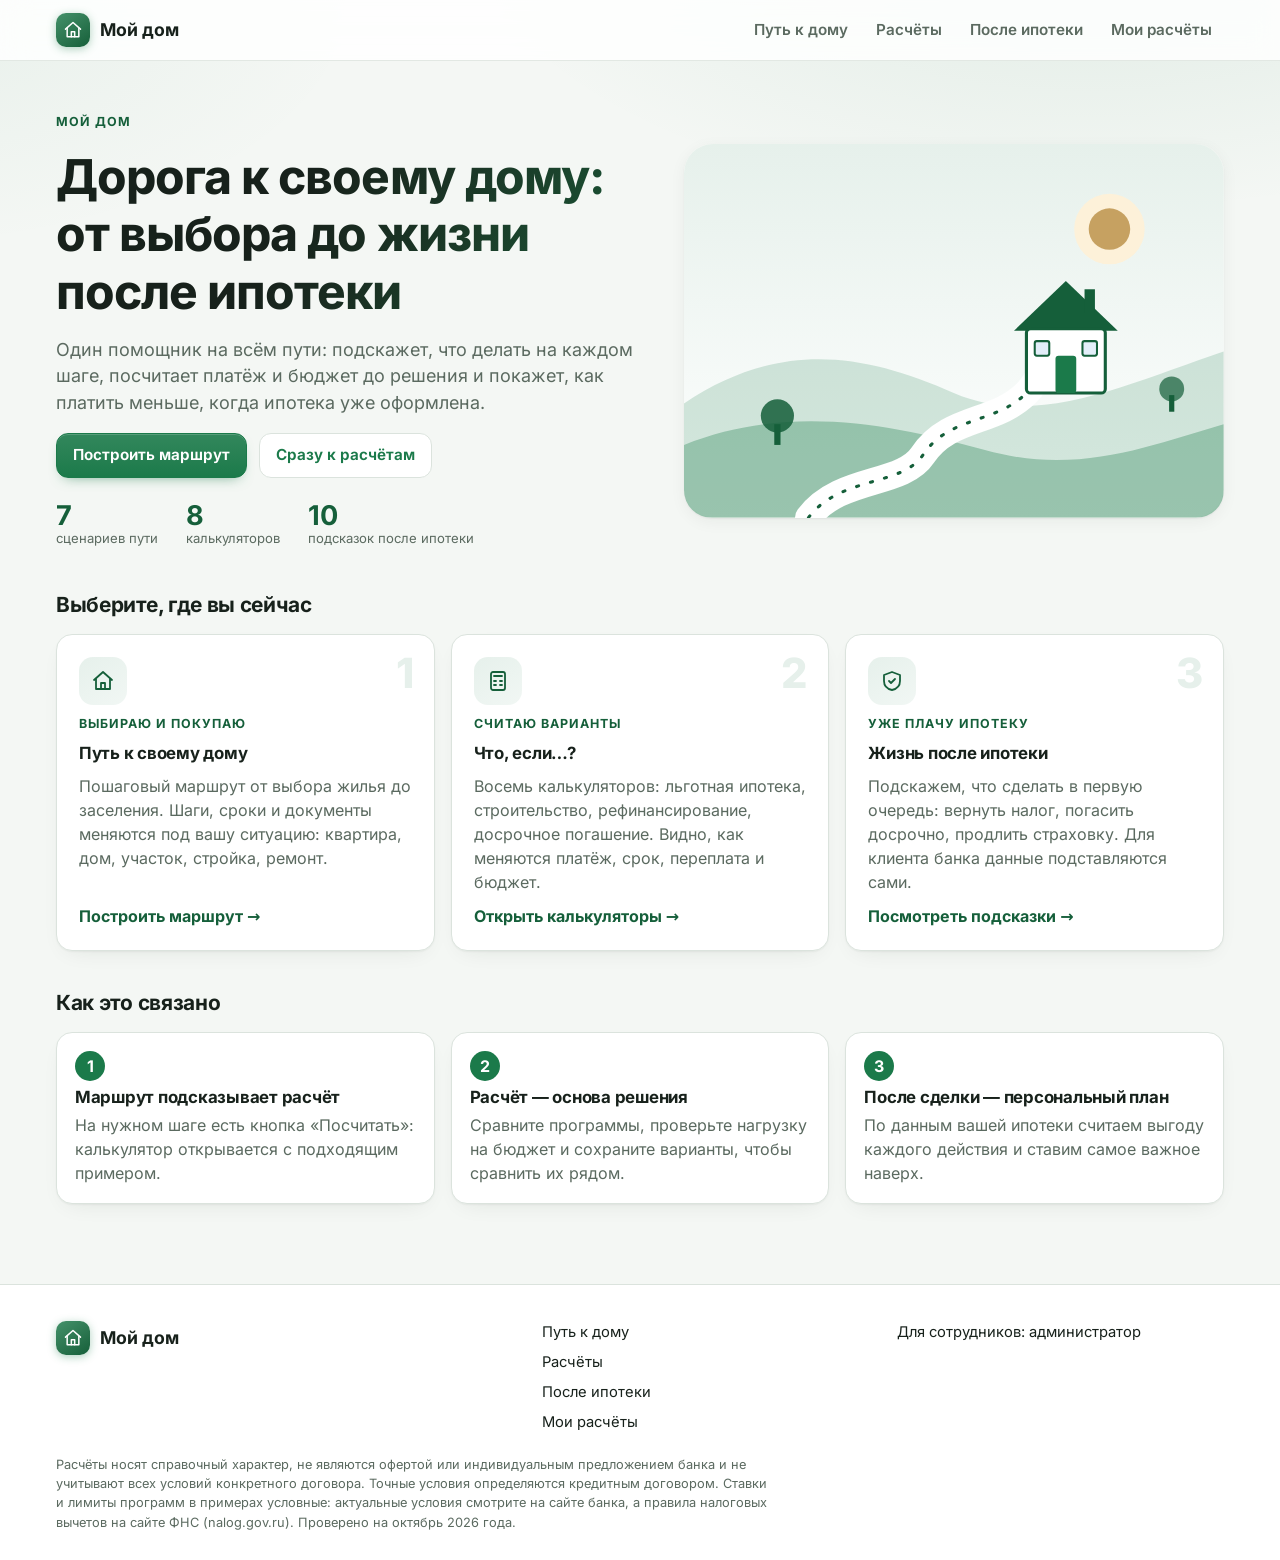
==== commit be3e6880: "Обновление по итогам проверки" ====
--- a/task_for_rshb/index.html
+++ b/task_for_rshb/index.html
@@ -8,8 +8,8 @@
     <link rel="icon" href="./favicon.svg" type="image/svg+xml" />
     <link rel="manifest" href="./manifest.webmanifest" />
     <title>Мой дом — путь, расчёты и жизнь после ипотеки</title>
-    <script type="module" crossorigin src="./assets/index-Cnnl3iDZ.js"></script>
-    <link rel="stylesheet" crossorigin href="./assets/index-DEUDNox5.css">
+    <script type="module" crossorigin src="./assets/index-YnxqIX4c.js"></script>
+    <link rel="stylesheet" crossorigin href="./assets/index-CeiV_tGN.css">
   </head>
   <body>
     <div id="root"></div>
--- a/task_for_rshb/assets/index-CeiV_tGN.css
+++ b/task_for_rshb/assets/index-CeiV_tGN.css
@@ -0,0 +1 @@
+@font-face{font-family:Inter Variable;font-style:normal;font-display:swap;font-weight:100 900;src:url(./inter-cyrillic-wght-normal-DqGufNeO.woff2)format("woff2-variations");unicode-range:U+301,U+400-45F,U+490-491,U+4B0-4B1,U+2116}@font-face{font-family:Inter Variable;font-style:normal;font-display:swap;font-weight:100 900;src:url(./inter-latin-wght-normal-Dx4kXJAl.woff2)format("woff2-variations");unicode-range:U+??,U+131,U+152-153,U+2BB-2BC,U+2C6,U+2DA,U+2DC,U+304,U+308,U+329,U+2000-206F,U+20AC,U+2122,U+2191,U+2193,U+2212,U+2215,U+FEFF,U+FFFD}:root{--bg:#f4f7f4;--surface:#fff;--surface-2:#f0f4f1;--text:#17211b;--muted:#5b6a60;--border:#dbe3dd;--brand:#1b7a4a;--primary:var(--brand);--primary-strong:#145c38;--primary-soft:#e4f2ea;--on-primary:#fff;--success:#1b7a4a;--success-soft:#e4f2ea;--warning:#9a6200;--warning-soft:#fdf1d9;--danger:#b3261e;--danger-soft:#fbe6e4;--info:#25619b;--info-soft:#e3eef9;--chart-grid:#e3e9e4;--shadow:0 1px 2px #14281c0f, 0 4px 16px #14281c0d;--radius:14px;--radius-sm:10px;--font:"Inter Variable", "Inter", system-ui, -apple-system, "Segoe UI", Roboto, "Helvetica Neue", Arial, sans-serif;--mono:ui-monospace, "SF Mono", Menlo, Consolas, monospace;--lightningcss-light:initial;--lightningcss-dark: ;color-scheme:light}@media (prefers-color-scheme:dark){:root:not([data-theme=light]){--bg:#0e1511;--surface:#16201a;--surface-2:#1c2821;--text:#e8f0ea;--muted:#9db1a3;--border:#2a3a31;--primary:#3fb97a;--primary-strong:#5fd196;--primary-soft:#1a3025;--on-primary:#08150e;--success:#4cc487;--success-soft:#17301f;--warning:#e3aa44;--warning-soft:#33290f;--danger:#f08178;--danger-soft:#381816;--info:#7db4ea;--info-soft:#14283d;--chart-grid:#263830;--shadow:none;--lightningcss-light: ;--lightningcss-dark:initial;color-scheme:dark}}*{box-sizing:border-box}html{-webkit-text-size-adjust:100%}body{background:var(--bg);color:var(--text);font-family:var(--font);-webkit-font-smoothing:antialiased;margin:0;font-size:16px;line-height:1.5}h1,h2,h3,h4{letter-spacing:-.01em;margin:0;line-height:1.2}h1{font-size:clamp(1.6rem,1.2rem + 1.6vw,2.4rem)}h2{font-size:1.3rem}h3{font-size:1.05rem}p{margin:0}a{color:var(--primary)}code,.mono{font-family:var(--mono);font-size:.88em}button{font:inherit;color:inherit}:focus-visible{outline:3px solid color-mix(in srgb, var(--primary) 55%, transparent);outline-offset:2px;border-radius:6px}.sr-only{clip:rect(0 0 0 0);white-space:nowrap;width:1px;height:1px;position:absolute;overflow:hidden}.app{flex-direction:column;min-height:100vh;display:flex}.container{width:100%;max-width:1200px;margin:0 auto;padding:0 16px}.topbar{background:var(--surface);border-bottom:1px solid var(--border);z-index:20;position:sticky;top:0}.topbar .container{align-items:center;gap:16px;min-height:60px;display:flex}.brand{color:var(--text);align-items:center;gap:10px;font-size:1.1rem;font-weight:700;text-decoration:none;display:flex}.brand-mark{background:var(--primary);width:34px;height:34px;color:var(--on-primary);border-radius:10px;place-items:center;font-weight:800;display:grid}.nav{gap:4px;margin-left:auto;display:flex}.nav a{color:var(--muted);border-radius:8px;padding:8px 12px;font-size:.95rem;font-weight:600;text-decoration:none}.nav a:hover{background:var(--surface-2);color:var(--text)}.nav a[aria-current=page]{background:var(--primary-soft);color:var(--primary-strong)}main{flex:1;padding:24px 0 56px}.footer{border-top:1px solid var(--border);background:var(--surface);color:var(--muted);padding:20px 0;font-size:.85rem}.btn{border-radius:var(--radius-sm);border:1px solid var(--border);background:var(--surface);cursor:pointer;justify-content:center;align-items:center;gap:8px;min-height:42px;padding:10px 16px;font-size:.95rem;font-weight:600;text-decoration:none;transition:background .15s,border-color .15s,transform 50ms;display:inline-flex}.btn:hover{background:var(--surface-2)}.btn:active{transform:translateY(1px)}.btn:disabled{opacity:.5;cursor:not-allowed}.btn-primary{background:var(--primary);border-color:var(--primary);color:var(--on-primary)}.btn-primary:hover{background:var(--primary-strong);border-color:var(--primary-strong)}.btn-danger{color:var(--danger);border-color:color-mix(in srgb, var(--danger) 40%, var(--border))}.btn-danger:hover{background:var(--danger-soft)}.btn-ghost{background:0 0;border-color:#0000}.btn-sm{min-height:32px;padding:5px 10px;font-size:.85rem}.field{flex-direction:column;gap:6px;min-width:0;display:flex}.field>label,.field>.label{font-size:.9rem;font-weight:600}.help{color:var(--muted);font-size:.83rem}input[type=text],input[type=number],select,textarea{font:inherit;color:var(--text);background:var(--surface);border:1px solid var(--border);border-radius:var(--radius-sm);width:100%;min-height:42px;padding:9px 12px}textarea{resize:vertical;line-height:1.4}input:hover,select:hover,textarea:hover{border-color:color-mix(in srgb, var(--primary) 40%, var(--border))}input[aria-invalid=true],textarea[aria-invalid=true]{border-color:var(--danger)}input[type=checkbox]{width:18px;height:18px;accent-color:var(--primary)}input[type=range]{width:100%;accent-color:var(--primary);height:28px;margin:0}.card{background:var(--surface);border:1px solid var(--border);border-radius:var(--radius);box-shadow:var(--shadow)}.card-pad{padding:20px}.stack{flex-direction:column;gap:16px;display:flex}.row{flex-wrap:wrap;align-items:center;gap:12px;display:flex}.grow{flex:1}.muted{color:var(--muted)}.chip{border:1px solid var(--border);background:var(--surface);cursor:pointer;border-radius:999px;align-items:center;gap:6px;padding:5px 12px;font-size:.85rem;font-weight:600;display:inline-flex}.chip:hover{border-color:var(--primary);color:var(--primary-strong)}.badge{background:var(--surface-2);color:var(--muted);border-radius:999px;padding:2px 8px;font-size:.75rem;font-weight:700;display:inline-block}.badge-ok{background:var(--success-soft);color:var(--success)}.badge-err{background:var(--danger-soft);color:var(--danger)}.badge-warn{background:var(--warning-soft);color:var(--warning)}.hero{gap:14px;max-width:760px;padding:36px 0 28px;display:grid}.hero p{color:var(--muted);font-size:1.1rem}.scenario-grid{grid-template-columns:repeat(auto-fill,minmax(260px,1fr));gap:16px;display:grid}.scenario-card{color:inherit;flex-direction:column;gap:10px;padding:20px;text-decoration:none;transition:transform .15s,border-color .15s,box-shadow .15s;display:flex}.scenario-card:hover{border-color:var(--primary);transform:translateY(-2px)}.scenario-icon{background:var(--primary-soft);border-radius:14px;place-items:center;width:48px;height:48px;font-size:1.5rem;display:grid}.scenario-card h3{font-size:1.12rem}.scenario-card .cta{color:var(--primary-strong);margin-top:auto;font-weight:700}.steps{counter-reset:step;grid-template-columns:repeat(auto-fit,minmax(220px,1fr));gap:16px;display:grid}.step{gap:6px;padding:18px;display:grid}.step:before{counter-increment:step;content:counter(step);background:var(--primary);width:30px;height:30px;color:var(--on-primary);border-radius:50%;place-items:center;font-weight:700;display:grid}.sim-head{flex-wrap:wrap;align-items:flex-start;gap:16px;margin-bottom:20px;display:flex}.sim-head .grow{min-width:260px}.crumbs{margin-bottom:8px;font-size:.88rem}.crumbs a{text-decoration:none}.sim-layout{grid-template-columns:minmax(300px,380px) minmax(0,1fr);align-items:start;gap:20px;display:grid}@media (max-width:900px){.sim-layout{grid-template-columns:minmax(0,1fr)}}.inputs-panel{max-height:calc(100vh - 92px);padding:18px;position:sticky;top:76px;overflow:auto}@media (max-width:900px){.inputs-panel{max-height:none;position:static}}.group-title{text-transform:uppercase;letter-spacing:.06em;color:var(--muted);margin:18px 0 2px;font-size:.78rem;font-weight:700}.group-title:first-child{margin-top:0}.param{gap:6px;padding:10px 0;display:grid}.param-head{justify-content:space-between;align-items:baseline;gap:8px;display:flex}.param-head label{font-size:.92rem;font-weight:600}.input-wrap{position:relative}.input-wrap input{font-variant-numeric:tabular-nums;padding-right:52px;font-weight:600}.input-suffix{color:var(--muted);pointer-events:none;font-size:.9rem;position:absolute;top:50%;right:12px;transform:translateY(-50%)}.param-note{color:var(--muted);font-size:.8rem}.param-note.warn{color:var(--warning)}.radio-list{gap:6px;display:grid}.radio-item{border:1px solid var(--border);border-radius:var(--radius-sm);cursor:pointer;background:var(--surface);align-items:flex-start;gap:10px;padding:10px 12px;font-size:.92rem;display:flex}.radio-item.checked{border-color:var(--primary);background:var(--primary-soft)}.radio-item input{accent-color:var(--primary);margin-top:3px}.results{grid-template-columns:minmax(0,1fr);gap:20px;min-width:0;display:grid}.results>*{min-width:0}.kpi-grid{grid-template-columns:repeat(auto-fit,minmax(210px,1fr));gap:14px;display:grid}.kpi{align-content:start;gap:6px;padding:18px;display:grid}.kpi-label{color:var(--muted);font-size:.88rem;font-weight:600}.kpi-value{letter-spacing:-.02em;font-variant-numeric:tabular-nums;overflow-wrap:anywhere;font-size:clamp(1.4rem,1.1rem + 1vw,1.9rem);font-weight:800}.kpi-was{color:var(--muted);font-variant-numeric:tabular-nums;font-size:.85rem}.delta{font-variant-numeric:tabular-nums;background:var(--surface-2);width:fit-content;color:var(--muted);border-radius:999px;padding:2px 9px;font-size:.82rem;font-weight:700;display:inline-block}.delta.good{background:var(--success-soft);color:var(--success)}.delta.bad{background:var(--danger-soft);color:var(--danger)}.kpi-error{color:var(--danger);font-size:.85rem}.table-wrap{overflow-x:auto}table.details{border-collapse:collapse;font-variant-numeric:tabular-nums;width:100%}table.details th,table.details td{text-align:right;border-bottom:1px solid var(--border);white-space:nowrap;padding:10px 14px}table.details th:first-child,table.details td:first-child{text-align:left;white-space:normal;min-width:200px}table.details thead th{color:var(--muted);text-transform:uppercase;letter-spacing:.04em;font-size:.8rem}table.details tr:last-child td{border-bottom:0}.hints{gap:10px;display:grid}.hint{border-radius:var(--radius-sm);border:1px solid #0000;gap:12px;padding:12px 14px;font-size:.95rem;display:flex}.hint-icon{color:#fff;border-radius:50%;flex:none;place-items:center;width:22px;height:22px;margin-top:1px;font-size:.8rem;font-weight:800;display:grid}.hint-info{background:var(--info-soft)}.hint-info .hint-icon{background:var(--info)}.hint-success{background:var(--success-soft)}.hint-success .hint-icon{background:var(--success)}.hint-warning{background:var(--warning-soft)}.hint-warning .hint-icon{background:var(--warning)}.hint-danger{background:var(--danger-soft)}.hint-danger .hint-icon{background:var(--danger)}.section-title{flex-wrap:wrap;justify-content:space-between;align-items:center;gap:12px;margin-bottom:12px;display:flex}.chart{width:100%;position:relative}.chart svg{width:100%;display:block;overflow:visible}.chart text{font-family:var(--font);fill:var(--muted);font-size:11.5px}.chart .grid-line{stroke:var(--chart-grid);stroke-width:1px}.chart .axis-line{stroke:var(--border)}.legend{flex-wrap:wrap;gap:16px;margin-bottom:8px;font-size:.85rem;display:flex}.legend-item{align-items:center;gap:8px;display:inline-flex}.legend-swatch{border-top:3px solid;width:22px;height:0}.legend-swatch.dashed{border-top-style:dashed}.tooltip{pointer-events:none;background:var(--surface);border:1px solid var(--border);z-index:5;font-variant-numeric:tabular-nums;border-radius:10px;min-width:160px;padding:8px 12px;font-size:.82rem;position:absolute;box-shadow:0 6px 24px #00000024}.tooltip b{margin-bottom:4px;display:block}.tooltip .tt-row{justify-content:space-between;gap:14px;display:flex}details.disclosure>summary{cursor:pointer;padding:2px 0;font-weight:700;list-style:none}details.disclosure>summary::-webkit-details-marker{display:none}details.disclosure>summary:before{content:"▸";width:1.2em;color:var(--muted);transition:transform .15s;display:inline-block}details.disclosure[open]>summary:before{transform:rotate(90deg)}.method-list{gap:8px;margin:12px 0 0;padding:0;list-style:none;display:grid}.method-item{background:var(--surface-2);border-radius:var(--radius-sm);padding:10px 12px}.method-item code{overflow-wrap:anywhere;color:var(--primary-strong);margin-top:4px;display:block}.assumptions{color:var(--muted);margin:8px 0 0;padding-left:20px;font-size:.92rem}.assumptions li{margin:4px 0}.admin-head{flex-wrap:wrap;align-items:center;gap:16px;margin-bottom:20px;display:flex}.admin-list{gap:10px;display:grid}.admin-item{flex-wrap:wrap;align-items:center;gap:14px;padding:14px 16px;display:flex}.admin-item .scenario-icon{width:42px;height:42px;font-size:1.25rem}.tabs{border-bottom:1px solid var(--border);flex-wrap:wrap;gap:4px;margin-bottom:20px;display:flex}.tab{cursor:pointer;color:var(--muted);background:0 0;border:0;border-bottom:3px solid #0000;align-items:center;gap:8px;margin-bottom:-1px;padding:10px 14px;font-weight:600;display:inline-flex}.tab:hover{color:var(--text)}.tab[aria-selected=true]{color:var(--primary-strong);border-bottom-color:var(--primary)}.editor-bar{z-index:10;background:color-mix(in srgb, var(--bg) 92%, transparent);-webkit-backdrop-filter:blur(8px);backdrop-filter:blur(8px);border-bottom:1px solid var(--border);margin-bottom:8px;padding:12px 0;position:sticky;top:60px}.item-card{gap:12px;padding:16px;display:grid}.item-head{justify-content:space-between;align-items:center;gap:8px;display:flex}.item-title{font-weight:700}.form-grid{grid-template-columns:repeat(auto-fit,minmax(190px,1fr));gap:12px;display:grid}.form-grid .wide{grid-column:1/-1}.expr{font-family:var(--mono);min-height:42px;font-size:.9rem}.expr-status{flex-wrap:wrap;align-items:baseline;gap:8px;font-size:.82rem;display:flex}.expr-status.err{color:var(--danger)}.expr-status.ok{color:var(--success)}.token-row{flex-wrap:wrap;align-items:center;gap:4px;display:flex}.token{font-family:var(--mono);border:1px solid var(--border);background:var(--surface-2);cursor:pointer;border-radius:6px;padding:1px 7px;font-size:.78rem}.token:hover{border-color:var(--primary)}.issue-list{gap:8px;display:grid}.issue{border-radius:var(--radius-sm);gap:10px;padding:10px 12px;font-size:.92rem;display:flex}.issue.error{background:var(--danger-soft)}.issue.warning{background:var(--warning-soft)}.issue code{color:var(--muted)}.fn-doc{border-bottom:1px solid var(--border);padding:12px 14px}.fn-doc:last-child{border-bottom:0}.notice{border-radius:var(--radius-sm);background:var(--info-soft);padding:12px 14px;font-size:.92rem}.var-table td:nth-child(2){font-family:var(--mono)}.err-text{color:var(--danger)}@page{size:A4;margin:14mm}@media print{.screen-only,.topbar,.footer{display:none!important}.print-only{display:block!important}body{color:#000;background:#fff;font-size:11pt}.print-report h1{margin:0 0 4pt;font-size:20pt}.print-report h2{border-bottom:1px solid #999;margin:14pt 0 5pt;padding-bottom:2pt;font-size:12.5pt}.print-report p{margin:0 0 4pt}.print-report .print-lead{font-size:13pt;font-weight:700}.print-report section{break-inside:avoid}.print-report table{border-collapse:collapse;width:100%;font-size:10pt}.print-report th,.print-report td{text-align:right;border-bottom:1px solid #ccc;padding:3pt 5pt}.print-report th:first-child,.print-report td:first-child{text-align:left}.print-report footer{color:#444;margin-top:14pt;font-size:9pt}.print-report .print-link{word-break:break-all}.print-report .chart text{fill:#333}.no-print{display:none!important}}@media (max-width:560px){main{padding-top:16px}.nav a{padding:8px;font-size:.88rem}}@media (prefers-reduced-motion:reduce){*{transition:none!important}}.scenario-icon{color:var(--primary-strong)}.icon-pick{place-items:center;width:36px;height:36px;padding:0;display:inline-grid}.icon-pick[aria-pressed=true]{border-color:var(--primary);background:var(--primary-soft);color:var(--primary-strong)}@media (max-width:360px){.topbar .container{flex-wrap:wrap;padding-top:6px;padding-bottom:6px}.nav{flex-wrap:wrap;margin-left:0}}.kpi-variant{color:var(--info);font-variant-numeric:tabular-nums;font-size:.82rem;font-weight:600}.variant-bar{flex-wrap:wrap;align-items:center;gap:12px;padding:12px 16px;display:flex}.variant-bar .grow{min-width:220px}.diff-list{color:var(--muted);margin:4px 0 0;padding:0;font-size:.88rem;list-style:none}.embed .topbar{display:none}.embed main{padding-top:8px}.cta-card{flex-wrap:wrap;justify-content:space-between;align-items:center;gap:16px;padding:16px 20px;display:flex}.wizard{max-width:640px;margin:0 auto}.wizard-top{justify-content:space-between;align-items:center;margin-bottom:8px;display:flex}.progress{background:var(--surface-2);border-radius:999px;height:6px;overflow:hidden}.progress span{background:var(--primary);height:100%;transition:width .25s;display:block}.wizard-title{margin:16px 0 4px}.wizard-nav{justify-content:space-between;margin-top:16px}.client-card{border:1px dashed var(--border);border-radius:var(--radius-sm);background:var(--surface-2);gap:8px;margin:10px 0 4px;padding:12px 14px;display:grid}.client-card.active{border-style:solid;border-color:var(--primary);background:var(--primary-soft)}.verdict{border-radius:var(--radius);border:1px solid #0000;gap:6px;padding:18px 20px;display:grid}.verdict .verdict-text{letter-spacing:-.01em;font-size:clamp(1.1rem,1rem + .7vw,1.4rem);font-weight:700;line-height:1.3}.verdict-success{background:var(--success-soft);border-color:color-mix(in srgb, var(--success) 35%, transparent)}.verdict-info{background:var(--info-soft)}.verdict-warning{background:var(--warning-soft);border-color:color-mix(in srgb, var(--warning) 35%, transparent)}.verdict-danger{background:var(--danger-soft);border-color:color-mix(in srgb, var(--danger) 35%, transparent)}.verdict a{width:fit-content;font-size:.88rem;font-weight:600}.seg{border:1px solid var(--border);border-radius:var(--radius-sm);display:inline-flex;overflow:hidden}.seg button{background:var(--surface);cursor:pointer;border:0;padding:6px 12px;font-size:.85rem;font-weight:600}.seg button[aria-pressed=true]{background:var(--primary-soft);color:var(--primary-strong)}.sched-toolbar{flex-wrap:wrap;align-items:center;gap:10px;display:flex}.print-only{display:none}table.details tr.total-row td{border-top:2px solid var(--border);background:var(--surface-2)}.group-heading{text-transform:uppercase;letter-spacing:.06em;color:var(--muted);margin-top:12px;font-size:.82rem}.history-list{gap:8px;margin:0;padding:0;list-style:none;display:grid}.history-list li{background:var(--surface-2);border-radius:var(--radius-sm);align-items:center;gap:12px;padding:10px 12px;display:flex}@media (max-width:560px){.sim-head>.row{gap:8px;width:100%}.sim-head>.row .btn{flex:auto;min-height:44px;padding:8px 10px;font-size:.85rem}.topbar .container{flex-wrap:wrap;row-gap:2px;min-height:0;padding-top:6px;padding-bottom:6px}.nav{flex-wrap:wrap;justify-content:flex-end}.nav a{padding:6px 8px;font-size:.85rem}}.brand-mark svg{display:block}.eyebrow{letter-spacing:.08em;text-transform:uppercase;color:var(--primary-strong);font-size:.78rem;font-weight:700}.hero-lead{color:var(--muted);max-width:56ch;font-size:1.12rem}.product-hero{grid-template-columns:minmax(0,1.05fr) minmax(0,.95fr);align-items:center;gap:32px;padding:28px 0 8px;display:grid}.product-hero h1{letter-spacing:-.02em;font-size:clamp(1.9rem,1.3rem + 2.4vw,3rem)}.hero-art{width:100%;height:auto;box-shadow:var(--shadow);border-radius:28px}.hero-stats{flex-wrap:wrap;gap:28px;margin-top:8px;display:flex}.hero-stats div{display:grid}.hero-stats b{color:var(--primary-strong);font-size:1.7rem;line-height:1}.hero-stats span{color:var(--muted);font-size:.82rem}@media (max-width:820px){.product-hero{grid-template-columns:minmax(0,1fr)}.hero-art{order:-1;max-height:240px}}.module-grid{grid-template-columns:repeat(auto-fit,minmax(270px,1fr));gap:16px;display:grid}.module-card{color:inherit;flex-direction:column;gap:10px;padding:22px;text-decoration:none;transition:transform .15s,border-color .15s;display:flex;position:relative}.module-card:hover{border-color:var(--primary);transform:translateY(-2px)}.module-card .cta{color:var(--primary-strong);margin-top:auto;font-weight:700}.module-step{color:var(--primary-soft);font-size:2.6rem;font-weight:800;line-height:1;position:absolute;top:18px;right:20px}.journey-layout{grid-template-columns:minmax(260px,320px) minmax(0,1fr);align-items:start;gap:20px;display:grid}.journey-side{position:sticky;top:76px}@media (max-width:900px){.journey-layout{grid-template-columns:minmax(0,1fr)}.journey-side{position:static}}.summary-box{border-radius:var(--radius-sm);background:var(--primary-soft);gap:4px;padding:14px;display:grid}.stage{gap:12px;display:grid}.stage-head{align-items:center;gap:12px;display:flex}.stage-head h3{font-size:1.12rem}.stage-num{background:var(--primary);width:34px;height:34px;color:var(--on-primary);border-radius:50%;flex:none;place-items:center;font-weight:800;display:grid}.stage-steps{border-left:2px dashed var(--border);gap:12px;margin-left:16px;padding-left:22px;display:grid}.step-card{background:var(--surface);border:1px solid var(--border);border-radius:var(--radius);box-shadow:var(--shadow);gap:14px;min-width:0;padding:16px 18px;display:flex;position:relative}.step-card.current{border-color:var(--primary);box-shadow:0 0 0 3px color-mix(in srgb, var(--primary) 18%, transparent), var(--shadow)}.step-card.done{opacity:.78}.step-card.done h4{text-decoration:line-through;-webkit-text-decoration-color:var(--muted);text-decoration-color:var(--muted)}.step-num{border:2px solid var(--border);width:30px;height:30px;color:var(--muted);border-radius:50%;flex:none;place-items:center;font-size:.85rem;font-weight:700;display:grid}.step-card.current .step-num{border-color:var(--primary);color:var(--primary-strong)}.step-card.done .step-num{background:var(--success);border-color:var(--success);color:var(--on-primary)}.step-body{flex:1;gap:8px;min-width:0;display:grid}.step-head{flex-wrap:wrap;align-items:center;gap:10px;display:flex}.step-head h4{flex:1;min-width:180px;font-size:1.02rem}.step-check input{width:20px;height:20px}.step-warn{border-radius:var(--radius-sm);background:var(--warning-soft);padding:8px 12px;font-size:.9rem}.step-more .assumptions{margin-top:8px}.docs-list{gap:6px;margin-top:8px;display:grid}.doc-item{align-items:flex-start;gap:8px;font-size:.92rem;display:flex}.doc-item input{margin-top:3px}.chip-list{flex-wrap:wrap;gap:6px;margin:0;padding:0;list-style:none;display:flex}.chip-list li{background:var(--surface-2);border-radius:999px;padding:4px 10px;font-size:.85rem}.action-grid{grid-template-columns:repeat(auto-fill,minmax(320px,1fr));gap:14px;display:grid}.action-card{border-left:5px solid var(--border);align-content:start;gap:12px;min-width:0;padding:18px;display:grid}.action-card.lead{padding:22px}.action-card.level-success{border-left-color:var(--success)}.action-card.level-warning{border-left-color:var(--warning)}.action-card.level-danger{border-left-color:var(--danger)}.action-card.level-info{border-left-color:var(--info)}.action-head{align-items:flex-start;gap:12px;display:flex}.action-head h3{font-size:1.1rem}.benefit{text-align:right;font-variant-numeric:tabular-nums;line-height:1.2;display:grid}.benefit b{color:var(--success);font-size:1.05rem}.benefit span{color:var(--muted);font-size:.75rem}.action-headline{font-size:1rem;font-weight:600}.action-card.lead .action-headline{font-size:1.15rem}.hl-danger{color:var(--danger)}.closing-list{gap:8px;margin:0;padding-left:22px;display:grid}@media (max-width:560px){.action-grid{grid-template-columns:minmax(0,1fr)}.action-head{flex-wrap:wrap}.step-card{padding:14px}.stage-steps{margin-left:6px;padding-left:12px}}.step-body>.btn{justify-self:start}.check-group{flex-wrap:wrap;gap:8px 18px;display:flex}.step-edit{padding:0;overflow:hidden}.step-edit>summary{cursor:pointer;align-items:center;gap:10px;padding:12px 16px;list-style:none;display:flex}.step-edit>summary::-webkit-details-marker{display:none}.step-edit[open]>summary{border-bottom:1px solid var(--border);background:var(--surface-2)}.step-edit .inner{gap:12px;padding:16px;display:grid}.seg-link{color:var(--text);background:var(--surface);padding:8px 16px;font-size:.9rem;font-weight:600;text-decoration:none}.seg-link[aria-current=page]{background:var(--primary-soft);color:var(--primary-strong)}@media (max-width:560px){.topbar .container{gap:4px 12px}.nav{scrollbar-width:none;flex-wrap:nowrap;order:2;justify-content:flex-start;width:100%;margin-left:0;padding-bottom:2px;overflow-x:auto}.nav::-webkit-scrollbar{display:none}.nav a{white-space:nowrap;flex:none}}@supports (color:color-mix(in srgb, red, blue)){:root{--primary-strong:color-mix(in srgb, var(--brand) 78%, #000);--primary-soft:color-mix(in srgb, var(--brand) 11%, #fff)}@media (prefers-color-scheme:dark){:root:not([data-theme=light]){--primary:color-mix(in oklch, var(--brand) 66%, #fff);--primary-strong:color-mix(in oklch, var(--brand) 44%, #fff);--primary-soft:color-mix(in srgb, var(--brand) 26%, var(--surface))}}}html{scroll-behavior:smooth;scroll-padding-top:84px}body{font-feature-settings:"cv05", "cv08", "ss03";background:radial-gradient(900px 420px at 85% -80px, color-mix(in srgb, var(--primary) 10%, transparent), transparent 70%), radial-gradient(700px 360px at -10% 0, color-mix(in srgb, var(--primary) 6%, transparent), transparent 70%), var(--bg);background-repeat:no-repeat}::selection{background:color-mix(in srgb, var(--primary) 28%, transparent)}main:focus{outline:none}h1,h2,h3{letter-spacing:-.015em}h1{font-weight:750}.topbar{background:color-mix(in srgb, var(--surface) 86%, transparent);-webkit-backdrop-filter:saturate(180%)blur(14px);backdrop-filter:saturate(180%)blur(14px);border-bottom-color:color-mix(in srgb, var(--border) 80%, transparent)}.brand-mark{background:linear-gradient(145deg, color-mix(in srgb, var(--primary) 82%, #fff), var(--primary-strong));box-shadow:0 2px 8px color-mix(in srgb, var(--primary) 35%, transparent)}.nav a{transition:background .15s,color .15s}.footer{background:var(--surface);margin-top:24px;padding:36px 0 28px}.footer-grid{grid-template-columns:minmax(0,1.4fr) minmax(0,1fr) minmax(0,1fr);gap:28px;margin-bottom:22px;display:grid}.footer-links{align-content:start;gap:8px;display:grid}.footer-links a{color:var(--text);font-size:.92rem;text-decoration:none}.footer-links a:hover{color:var(--primary-strong);text-decoration:underline}.footer-disclaimer{color:var(--muted);max-width:90ch;margin:0;font-size:.8rem}@media (max-width:700px){.footer-grid{grid-template-columns:minmax(0,1fr);gap:18px}}.tabbar{display:none}@media (max-width:700px){.nav{display:none!important}.tabbar{z-index:30;padding:6px 6px calc(6px + env(safe-area-inset-bottom));background:color-mix(in srgb, var(--surface) 90%, transparent);-webkit-backdrop-filter:saturate(180%)blur(16px);backdrop-filter:saturate(180%)blur(16px);border-top:1px solid var(--border);grid-template-columns:repeat(4,1fr);display:grid;position:fixed;top:auto;bottom:0;left:0;right:0}.tabbar a{color:var(--muted);text-align:center;border-radius:12px;justify-items:center;gap:2px;padding:6px 2px;font-size:.68rem;font-weight:600;line-height:1.15;text-decoration:none;display:grid;position:relative}.tabbar a[aria-current=page]{color:var(--primary-strong);background:var(--primary-soft)}.tab-count{background:var(--primary);min-width:16px;height:16px;color:var(--on-primary);border-radius:999px;place-items:center;padding:0 4px;font-size:.65rem;display:grid;position:absolute;top:2px;right:22%}body{padding-bottom:72px}.app.embed .tabbar{display:none}.app.embed{padding-bottom:0}.topbar .container{min-height:52px}}.embed .tabbar,.embed .footer-grid{display:none}.page{animation:.32s cubic-bezier(.2,.7,.2,1) both page-in}@keyframes page-in{0%{opacity:0;transform:translateY(8px)}to{opacity:1;transform:none}}.skeleton{border-radius:var(--radius);background:linear-gradient(100deg, var(--surface-2) 30%, color-mix(in srgb, var(--surface-2) 60%, var(--surface)) 50%, var(--surface-2) 70%);background-size:220% 100%;animation:1.4s linear infinite shimmer}@keyframes shimmer{to{background-position:-220% 0}}@media (prefers-reduced-motion:reduce){html{scroll-behavior:auto}.page,.skeleton{animation:none}}.card{border-radius:16px;box-shadow:0 1px 2px #14281c0d,0 8px 24px -12px #14281c1f}.scenario-card,.module-card{transition:transform .18s,box-shadow .18s,border-color .18s}.scenario-card:hover,.module-card:hover{box-shadow:0 2px 4px #14281c0f, 0 18px 36px -16px color-mix(in srgb, var(--primary) 38%, transparent)}.scenario-icon{background:linear-gradient(145deg, var(--primary-soft), color-mix(in srgb, var(--primary-soft) 55%, var(--surface)))}.btn{border-radius:12px;font-weight:650}.btn-primary{background:linear-gradient(180deg, color-mix(in srgb, var(--primary) 90%, #fff), var(--primary));box-shadow:inset 0 1px 0 #ffffff2e, 0 6px 14px -8px color-mix(in srgb, var(--primary) 70%, transparent)}.btn-primary:hover{background:linear-gradient(180deg, var(--primary), var(--primary-strong))}:is(a:focus-visible,button:focus-visible,input:focus-visible,select:focus-visible,textarea:focus-visible,summary:focus-visible){outline:3px solid color-mix(in srgb, var(--primary) 55%, transparent);outline-offset:2px}.crumbs a{text-underline-offset:3px;text-decoration:underline}.kpi{position:relative;overflow:hidden}.kpi:before{content:"";background:linear-gradient(180deg, var(--primary), color-mix(in srgb, var(--primary) 30%, transparent));width:4px;position:absolute;top:0;bottom:0;left:0;right:auto}.kpi-value{font-weight:750}.product-hero{position:relative}.product-hero h1{background:linear-gradient(120deg, var(--text) 40%, var(--primary-strong));color:#0000;background-clip:text}.verdict{box-shadow:0 10px 28px -16px color-mix(in srgb, var(--primary) 45%, transparent)}.table-wrap:focus-visible{outline-offset:-2px}@supports (color:oklch(from red l c h)){@media (prefers-color-scheme:dark){:root:not([data-theme=light]){--primary:oklch(from var(--brand) calc(min(max(l, .52) + .2, .78)) calc(c * 1.12) h);--primary-strong:oklch(from var(--brand) calc(min(l + .32, .9)) calc(c * .95) h)}}}.admin-sections{scrollbar-width:none;max-width:100%;overflow-x:auto}.admin-sections::-webkit-scrollbar{display:none}.seg-link{white-space:nowrap}@media (pointer:coarse),(max-width:720px){.btn,.btn-sm,.chip,.seg button,.tabs button,.step-more>summary,.step-more summary,details>summary{min-height:44px}.btn-sm,.chip{align-items:center;display:inline-flex}.step-check{align-items:center;min-height:44px}.step-check input,input[type=checkbox],input[type=radio]{width:24px;height:24px}.footer a,footer a{padding:12px 6px;display:inline-block}input[type=range]{min-height:44px}.admin-head>.grow{flex:100%}}.table-wrap{background:linear-gradient(to right, var(--surface,#fff) 30%, transparent) left center / 24px 100% no-repeat local, linear-gradient(to left, var(--surface,#fff) 30%, transparent) right center / 24px 100% no-repeat local, radial-gradient(farthest-side at 0 50%, #00000029, transparent) left center / 10px 100% no-repeat scroll, radial-gradient(farthest-side at 100% 50%, #00000029, transparent) right center / 10px 100% no-repeat scroll}
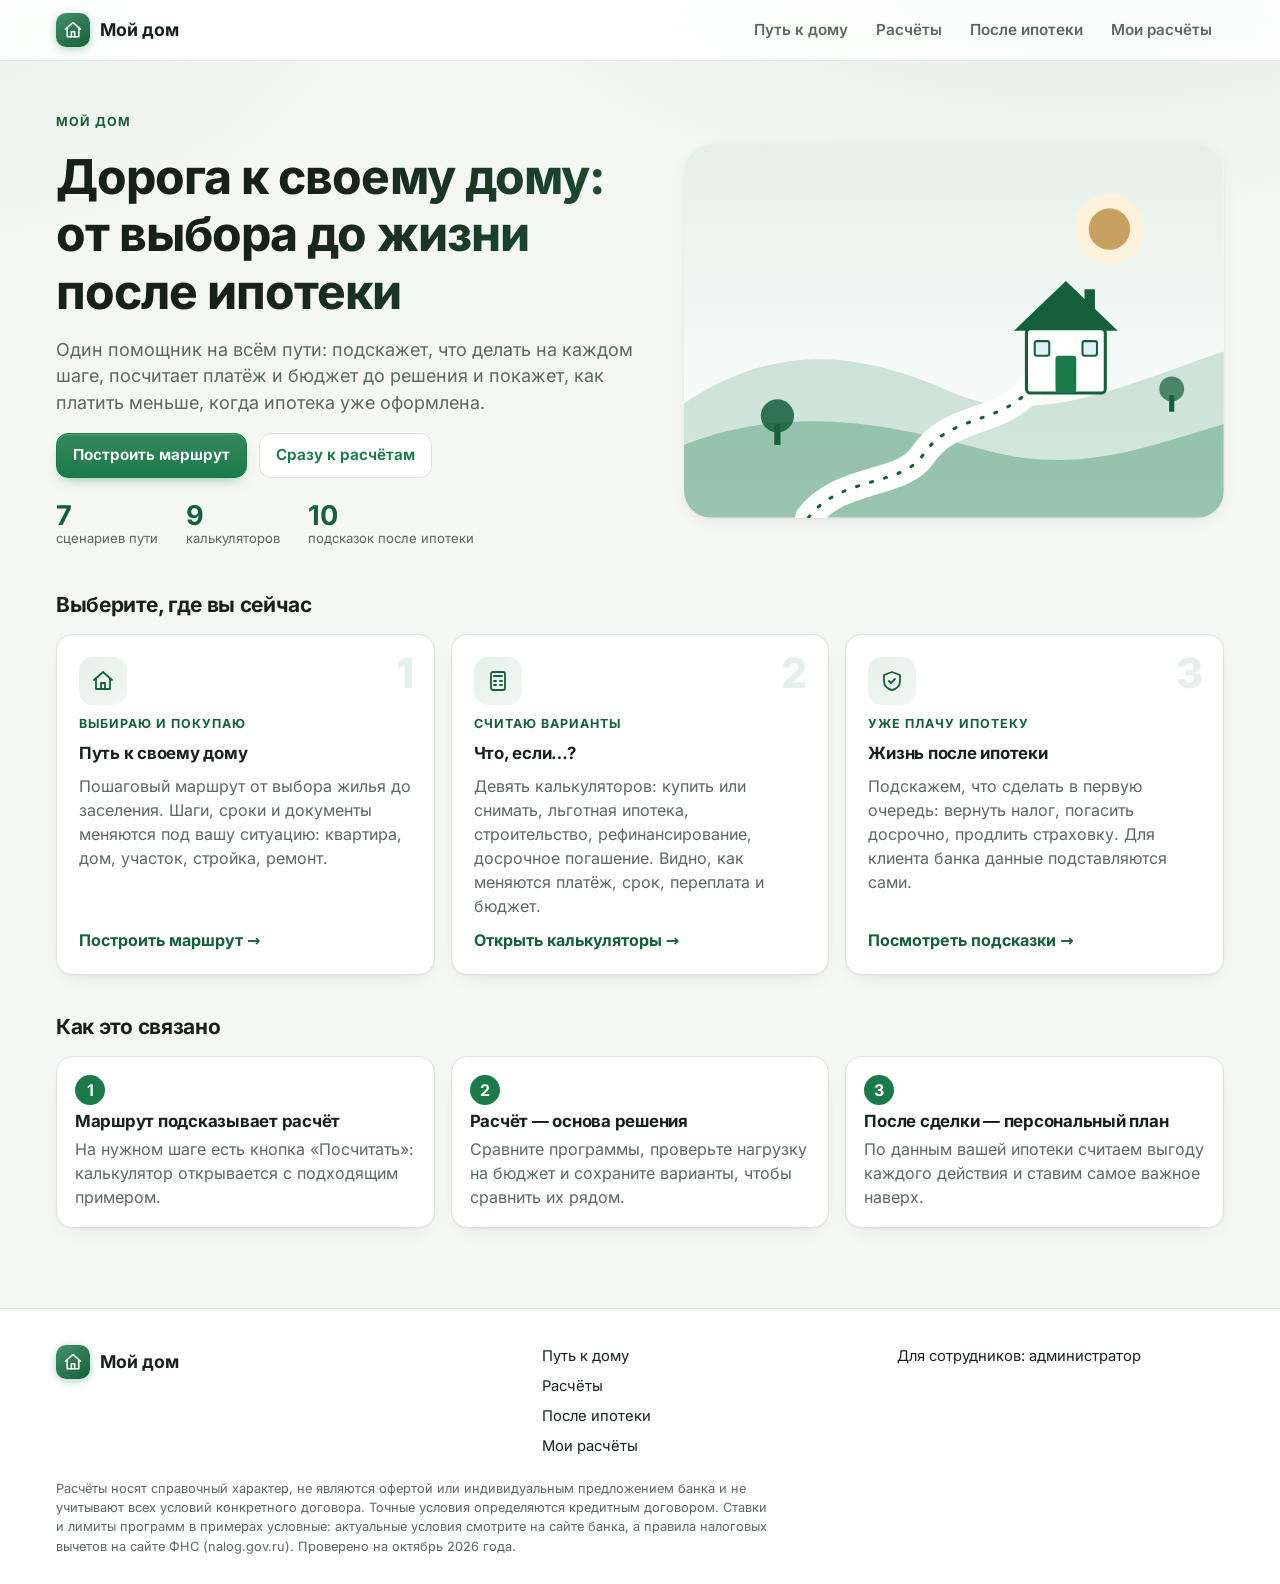
==== commit 54f25d77: "Обновление: купить или снимать" ====
--- a/task_for_rshb/index.html
+++ b/task_for_rshb/index.html
@@ -8,7 +8,7 @@
     <link rel="icon" href="./favicon.svg" type="image/svg+xml" />
     <link rel="manifest" href="./manifest.webmanifest" />
     <title>Мой дом — путь, расчёты и жизнь после ипотеки</title>
-    <script type="module" crossorigin src="./assets/index-YnxqIX4c.js"></script>
+    <script type="module" crossorigin src="./assets/index-WM34KZ7c.js"></script>
     <link rel="stylesheet" crossorigin href="./assets/index-CeiV_tGN.css">
   </head>
   <body>
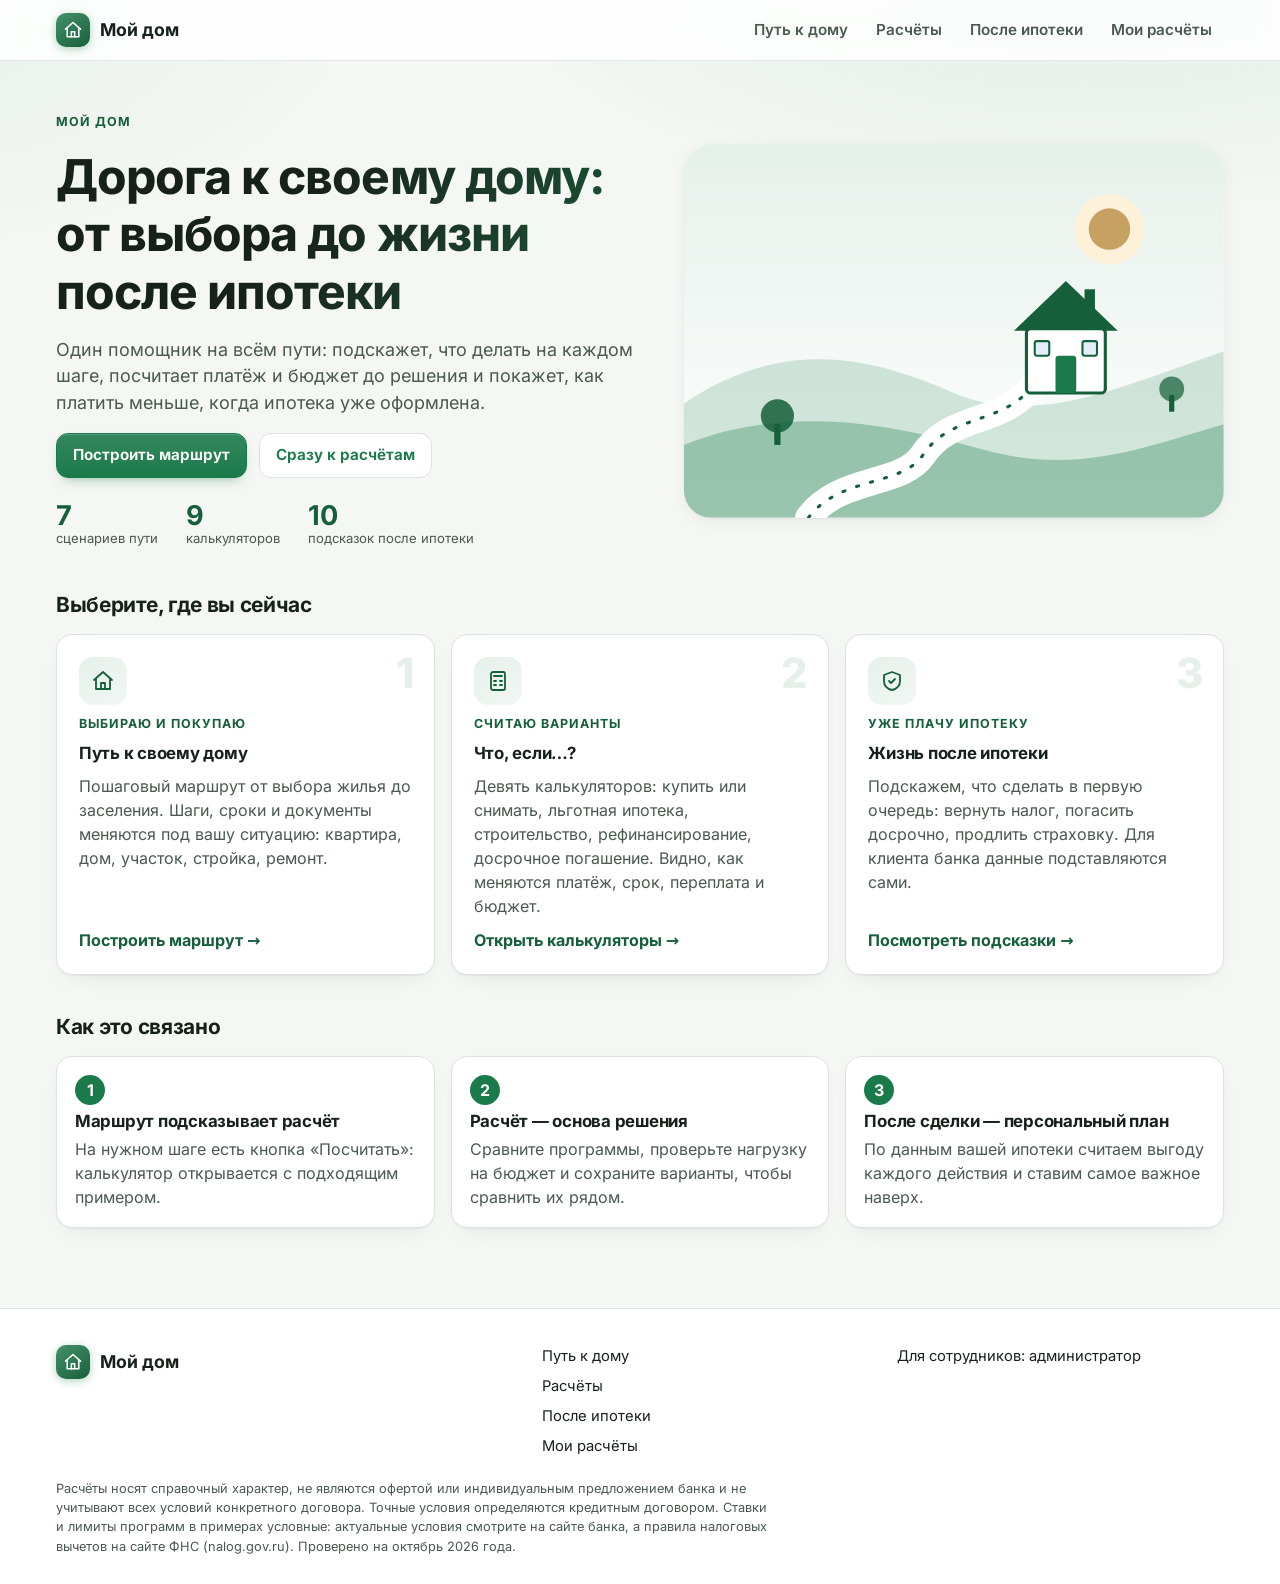
==== commit a6a46dc1: "Обновление: исправления по итогам проверки" ====
--- a/task_for_rshb/index.html
+++ b/task_for_rshb/index.html
@@ -8,8 +8,8 @@
     <link rel="icon" href="./favicon.svg" type="image/svg+xml" />
     <link rel="manifest" href="./manifest.webmanifest" />
     <title>Мой дом — путь, расчёты и жизнь после ипотеки</title>
-    <script type="module" crossorigin src="./assets/index-WM34KZ7c.js"></script>
-    <link rel="stylesheet" crossorigin href="./assets/index-CeiV_tGN.css">
+    <script type="module" crossorigin src="./assets/index-DyahnjH8.js"></script>
+    <link rel="stylesheet" crossorigin href="./assets/index-CWUSttEQ.css">
   </head>
   <body>
     <div id="root"></div>
--- a/task_for_rshb/assets/index-CWUSttEQ.css
+++ b/task_for_rshb/assets/index-CWUSttEQ.css
@@ -0,0 +1 @@
+@font-face{font-family:Inter Variable;font-style:normal;font-display:swap;font-weight:100 900;src:url(./inter-cyrillic-wght-normal-DqGufNeO.woff2)format("woff2-variations");unicode-range:U+301,U+400-45F,U+490-491,U+4B0-4B1,U+2116}@font-face{font-family:Inter Variable;font-style:normal;font-display:swap;font-weight:100 900;src:url(./inter-latin-wght-normal-Dx4kXJAl.woff2)format("woff2-variations");unicode-range:U+??,U+131,U+152-153,U+2BB-2BC,U+2C6,U+2DA,U+2DC,U+304,U+308,U+329,U+2000-206F,U+20AC,U+2122,U+2191,U+2193,U+2212,U+2215,U+FEFF,U+FFFD}:root{--bg:#f4f7f4;--surface:#fff;--surface-2:#f0f4f1;--text:#17211b;--muted:#4a5a50;--border:#dbe3dd;--brand:#1b7a4a;--primary:var(--brand);--primary-strong:#145c38;--primary-soft:#e4f2ea;--on-primary:#fff;--success:#1b7a4a;--success-soft:#e4f2ea;--warning:#9a6200;--warning-soft:#fdf1d9;--danger:#b3261e;--danger-soft:#fbe6e4;--info:#25619b;--info-soft:#e3eef9;--chart-grid:#e3e9e4;--shadow:0 1px 2px #14281c0f, 0 4px 16px #14281c0d;--radius:14px;--radius-sm:10px;--font:"Inter Variable", "Inter", system-ui, -apple-system, "Segoe UI", Roboto, "Helvetica Neue", Arial, sans-serif;--mono:ui-monospace, "SF Mono", Menlo, Consolas, monospace;--lightningcss-light:initial;--lightningcss-dark: ;color-scheme:light}@media (prefers-color-scheme:dark){:root:not([data-theme=light]){--bg:#0e1511;--surface:#16201a;--surface-2:#1c2821;--text:#e8f0ea;--muted:#9db1a3;--border:#2a3a31;--primary:#3fb97a;--primary-strong:#5fd196;--primary-soft:#1a3025;--on-primary:#08150e;--success:#4cc487;--success-soft:#17301f;--warning:#e3aa44;--warning-soft:#33290f;--danger:#f08178;--danger-soft:#381816;--info:#7db4ea;--info-soft:#14283d;--chart-grid:#263830;--shadow:none;--lightningcss-light: ;--lightningcss-dark:initial;color-scheme:dark}}*{box-sizing:border-box}html{-webkit-text-size-adjust:100%}body{background:var(--bg);color:var(--text);font-family:var(--font);-webkit-font-smoothing:antialiased;margin:0;font-size:16px;line-height:1.5}h1,h2,h3,h4{letter-spacing:-.01em;margin:0;line-height:1.2}h1{font-size:clamp(1.6rem,1.2rem + 1.6vw,2.4rem)}h2{font-size:1.3rem}h3{font-size:1.05rem}p{margin:0}a{color:var(--primary)}code,.mono{font-family:var(--mono);font-size:.88em}button{font:inherit;color:inherit}:focus-visible{outline:3px solid color-mix(in srgb, var(--primary) 55%, transparent);outline-offset:2px;border-radius:6px}.sr-only{clip:rect(0 0 0 0);white-space:nowrap;width:1px;height:1px;position:absolute;overflow:hidden}.app{flex-direction:column;min-height:100vh;display:flex}.container{width:100%;max-width:1200px;margin:0 auto;padding:0 16px}.topbar{background:var(--surface);border-bottom:1px solid var(--border);z-index:20;position:sticky;top:0}.topbar .container{align-items:center;gap:16px;min-height:60px;display:flex}.brand{color:var(--text);align-items:center;gap:10px;font-size:1.1rem;font-weight:700;text-decoration:none;display:flex}.brand-mark{background:var(--primary);width:34px;height:34px;color:var(--on-primary);border-radius:10px;place-items:center;font-weight:800;display:grid}.nav{gap:4px;margin-left:auto;display:flex}.nav a{color:var(--muted);border-radius:8px;padding:8px 12px;font-size:.95rem;font-weight:600;text-decoration:none}.nav a:hover{background:var(--surface-2);color:var(--text)}.nav a[aria-current=page]{background:var(--primary-soft);color:var(--primary-strong)}main{flex:1;padding:24px 0 56px}.footer{border-top:1px solid var(--border);background:var(--surface);color:var(--muted);padding:20px 0;font-size:.85rem}.btn{border-radius:var(--radius-sm);border:1px solid var(--border);background:var(--surface);cursor:pointer;justify-content:center;align-items:center;gap:8px;min-height:42px;padding:10px 16px;font-size:.95rem;font-weight:600;text-decoration:none;transition:background .15s,border-color .15s,transform 50ms;display:inline-flex}.btn:hover{background:var(--surface-2)}.btn:active{transform:translateY(1px)}.btn:disabled{opacity:.5;cursor:not-allowed}.btn-primary{background:var(--primary);border-color:var(--primary);color:var(--on-primary)}.btn-primary:hover{background:var(--primary-strong);border-color:var(--primary-strong)}.btn-danger{color:var(--danger);border-color:color-mix(in srgb, var(--danger) 40%, var(--border))}.btn-danger:hover{background:var(--danger-soft)}.btn-ghost{background:0 0;border-color:#0000}.btn-sm{min-height:32px;padding:5px 10px;font-size:.85rem}.field{flex-direction:column;gap:6px;min-width:0;display:flex}.field>label,.field>.label{font-size:.9rem;font-weight:600}.help{color:var(--muted);font-size:.88rem}input[type=text],input[type=number],select,textarea{font:inherit;color:var(--text);background:var(--surface);border:1px solid var(--border);border-radius:var(--radius-sm);width:100%;min-height:42px;padding:9px 12px}textarea{resize:vertical;line-height:1.4}input:hover,select:hover,textarea:hover{border-color:color-mix(in srgb, var(--primary) 40%, var(--border))}input[aria-invalid=true],textarea[aria-invalid=true]{border-color:var(--danger)}input[type=checkbox]{width:18px;height:18px;accent-color:var(--primary)}input[type=range]{width:100%;accent-color:var(--primary);height:28px;margin:0}.card{background:var(--surface);border:1px solid var(--border);border-radius:var(--radius);box-shadow:var(--shadow)}.card-pad{padding:20px}.stack{flex-direction:column;gap:16px;display:flex}.row{flex-wrap:wrap;align-items:center;gap:12px;display:flex}.grow{flex:1}.muted{color:var(--muted)}.chip{border:1px solid var(--border);background:var(--surface);cursor:pointer;border-radius:999px;align-items:center;gap:6px;padding:5px 12px;font-size:.85rem;font-weight:600;display:inline-flex}.chip:hover{border-color:var(--primary);color:var(--primary-strong)}.badge{background:var(--surface-2);color:var(--muted);border-radius:999px;padding:2px 8px;font-size:.75rem;font-weight:700;display:inline-block}.badge-ok{background:var(--success-soft);color:var(--success)}.badge-err{background:var(--danger-soft);color:var(--danger)}.badge-warn{background:var(--warning-soft);color:var(--warning)}.hero{gap:14px;max-width:760px;padding:36px 0 28px;display:grid}.hero p{color:var(--muted);font-size:1.1rem}.scenario-grid{grid-template-columns:repeat(auto-fill,minmax(260px,1fr));gap:16px;display:grid}.scenario-card{color:inherit;flex-direction:column;gap:10px;padding:20px;text-decoration:none;transition:transform .15s,border-color .15s,box-shadow .15s;display:flex}.scenario-card:hover{border-color:var(--primary);transform:translateY(-2px)}.scenario-icon{background:var(--primary-soft);border-radius:14px;place-items:center;width:48px;height:48px;font-size:1.5rem;display:grid}.scenario-card h3{font-size:1.12rem}.scenario-card .cta{color:var(--primary-strong);margin-top:auto;font-weight:700}.steps{counter-reset:step;grid-template-columns:repeat(auto-fit,minmax(220px,1fr));gap:16px;display:grid}.step{gap:6px;padding:18px;display:grid}.step:before{counter-increment:step;content:counter(step);background:var(--primary);width:30px;height:30px;color:var(--on-primary);border-radius:50%;place-items:center;font-weight:700;display:grid}.sim-head{flex-wrap:wrap;align-items:flex-start;gap:16px;margin-bottom:20px;display:flex}.sim-head .grow{min-width:260px}.crumbs{margin-bottom:8px;font-size:.88rem}.crumbs a{text-decoration:none}.sim-layout{grid-template-columns:minmax(300px,380px) minmax(0,1fr);align-items:start;gap:20px;display:grid}@media (max-width:900px){.sim-layout{grid-template-columns:minmax(0,1fr)}}.inputs-panel{max-height:calc(100vh - 92px);padding:18px;position:sticky;top:76px;overflow:auto}@media (max-width:900px){.inputs-panel{max-height:none;position:static}}.group-title{text-transform:uppercase;letter-spacing:.06em;color:var(--muted);margin:18px 0 2px;font-size:.78rem;font-weight:700}.group-title:first-child{margin-top:0}.param{gap:6px;padding:10px 0;display:grid}.param-head{justify-content:space-between;align-items:baseline;gap:8px;display:flex}.param-head label{font-size:.92rem;font-weight:600}.input-wrap{position:relative}.input-wrap input{font-variant-numeric:tabular-nums;padding-right:52px;font-weight:600}.input-suffix{color:var(--muted);pointer-events:none;font-size:.9rem;position:absolute;top:50%;right:12px;transform:translateY(-50%)}.param-note{color:var(--muted);font-size:.86rem}.param-note.warn{color:var(--warning)}.radio-list{gap:6px;display:grid}.radio-item{border:1px solid var(--border);border-radius:var(--radius-sm);cursor:pointer;background:var(--surface);align-items:flex-start;gap:10px;padding:10px 12px;font-size:.92rem;display:flex}.radio-item.checked{border-color:var(--primary);background:var(--primary-soft)}.radio-item input{accent-color:var(--primary);margin-top:3px}.results{grid-template-columns:minmax(0,1fr);gap:20px;min-width:0;display:grid}.results>*{min-width:0}.kpi-grid{grid-template-columns:repeat(auto-fit,minmax(210px,1fr));gap:14px;display:grid}.kpi{align-content:start;gap:6px;padding:18px;display:grid}.kpi-label{color:var(--muted);font-size:.88rem;font-weight:600}.kpi-value{letter-spacing:-.02em;font-variant-numeric:tabular-nums;overflow-wrap:anywhere;font-size:clamp(1.4rem,1.1rem + 1vw,1.9rem);font-weight:800}.kpi-was{color:var(--muted);font-variant-numeric:tabular-nums;font-size:.85rem}.delta{font-variant-numeric:tabular-nums;background:var(--surface-2);width:fit-content;color:var(--muted);border-radius:999px;padding:2px 9px;font-size:.82rem;font-weight:700;display:inline-block}.delta.good{background:var(--success-soft);color:var(--success)}.delta.bad{background:var(--danger-soft);color:var(--danger)}.kpi-error{color:var(--danger);font-size:.85rem}.table-wrap{overflow-x:auto}table.details{border-collapse:collapse;font-variant-numeric:tabular-nums;width:100%}table.details th,table.details td{text-align:right;border-bottom:1px solid var(--border);white-space:nowrap;padding:10px 14px}table.details th:first-child,table.details td:first-child{text-align:left;white-space:normal;min-width:200px}table.details thead th{color:var(--muted);text-transform:uppercase;letter-spacing:.04em;font-size:.8rem}table.details tr:last-child td{border-bottom:0}.hints{gap:10px;display:grid}.hint{border-radius:var(--radius-sm);border:1px solid #0000;gap:12px;padding:12px 14px;font-size:.95rem;display:flex}.hint-icon{color:#fff;border-radius:50%;flex:none;place-items:center;width:22px;height:22px;margin-top:1px;font-size:.8rem;font-weight:800;display:grid}.hint-info{background:var(--surface-2)}.hint-info .hint-icon{background:var(--muted)}.hint-success{background:var(--success-soft)}.hint-success .hint-icon{background:var(--success)}.hint-warning{background:var(--warning-soft)}.hint-warning .hint-icon{background:var(--warning)}.hint-danger{background:var(--danger-soft)}.hint-danger .hint-icon{background:var(--danger)}.section-title{flex-wrap:wrap;justify-content:space-between;align-items:center;gap:12px;margin-bottom:12px;display:flex}.chart{width:100%;position:relative}.chart svg{width:100%;display:block;overflow:visible}.chart text{font-family:var(--font);fill:var(--muted);font-size:11.5px}.chart .grid-line{stroke:var(--chart-grid);stroke-width:1px}.chart .axis-line{stroke:var(--border)}.legend{flex-wrap:wrap;gap:16px;margin-bottom:8px;font-size:.85rem;display:flex}.legend-item{align-items:center;gap:8px;display:inline-flex}.legend-swatch{border-top:3px solid;width:22px;height:0}.legend-swatch.dashed{border-top-style:dashed}.tooltip{pointer-events:none;background:var(--surface);border:1px solid var(--border);z-index:5;font-variant-numeric:tabular-nums;border-radius:10px;min-width:160px;padding:8px 12px;font-size:.82rem;position:absolute;box-shadow:0 6px 24px #00000024}.tooltip b{margin-bottom:4px;display:block}.tooltip .tt-row{justify-content:space-between;gap:14px;display:flex}details.disclosure>summary{cursor:pointer;padding:2px 0;font-weight:700;list-style:none}details.disclosure>summary::-webkit-details-marker{display:none}details.disclosure>summary:before{content:"▸";width:1.2em;color:var(--muted);transition:transform .15s;display:inline-block}details.disclosure[open]>summary:before{transform:rotate(90deg)}.method-list{gap:8px;margin:12px 0 0;padding:0;list-style:none;display:grid}.method-item{background:var(--surface-2);border-radius:var(--radius-sm);padding:10px 12px}.method-item code{overflow-wrap:anywhere;color:var(--primary-strong);margin-top:4px;display:block}.assumptions{color:var(--muted);margin:8px 0 0;padding-left:20px;font-size:.92rem}.assumptions li{margin:4px 0}.admin-head{flex-wrap:wrap;align-items:center;gap:16px;margin-bottom:20px;display:flex}.admin-list{gap:10px;display:grid}.admin-item{flex-wrap:wrap;align-items:center;gap:14px;padding:14px 16px;display:flex}.admin-item .scenario-icon{width:42px;height:42px;font-size:1.25rem}.tabs{border-bottom:1px solid var(--border);flex-wrap:wrap;gap:4px;margin-bottom:20px;display:flex}.tab{cursor:pointer;color:var(--muted);background:0 0;border:0;border-bottom:3px solid #0000;align-items:center;gap:8px;margin-bottom:-1px;padding:10px 14px;font-weight:600;display:inline-flex}.tab:hover{color:var(--text)}.tab[aria-selected=true]{color:var(--primary-strong);border-bottom-color:var(--primary)}.editor-bar{z-index:10;background:color-mix(in srgb, var(--bg) 92%, transparent);-webkit-backdrop-filter:blur(8px);backdrop-filter:blur(8px);border-bottom:1px solid var(--border);margin-bottom:8px;padding:12px 0;position:sticky;top:60px}.item-card{gap:12px;padding:16px;display:grid}.item-head{justify-content:space-between;align-items:center;gap:8px;display:flex}.item-title{font-weight:700}.form-grid{grid-template-columns:repeat(auto-fit,minmax(190px,1fr));gap:12px;display:grid}.form-grid .wide{grid-column:1/-1}.expr{font-family:var(--mono);min-height:42px;font-size:.9rem}.expr-status{flex-wrap:wrap;align-items:baseline;gap:8px;font-size:.82rem;display:flex}.expr-status.err{color:var(--danger)}.expr-status.ok{color:var(--success)}.token-row{flex-wrap:wrap;align-items:center;gap:4px;display:flex}.token{font-family:var(--mono);border:1px solid var(--border);background:var(--surface-2);cursor:pointer;border-radius:6px;padding:1px 7px;font-size:.78rem}.token:hover{border-color:var(--primary)}.issue-list{gap:8px;display:grid}.issue{border-radius:var(--radius-sm);gap:10px;padding:10px 12px;font-size:.92rem;display:flex}.issue.error{background:var(--danger-soft)}.issue.warning{background:var(--warning-soft)}.issue code{color:var(--muted)}.fn-doc{border-bottom:1px solid var(--border);padding:12px 14px}.fn-doc:last-child{border-bottom:0}.notice{border-radius:var(--radius-sm);background:var(--surface-2);border:1px solid var(--border);padding:12px 14px;font-size:.92rem}.var-table td:nth-child(2){font-family:var(--mono)}.err-text{color:var(--danger)}@page{size:A4;margin:14mm}@media print{.screen-only,.topbar,.footer{display:none!important}.print-only{display:block!important}body{color:#000;background:#fff;font-size:11pt}.print-report h1{margin:0 0 4pt;font-size:20pt}.print-report h2{border-bottom:1px solid #999;margin:14pt 0 5pt;padding-bottom:2pt;font-size:12.5pt}.print-report p{margin:0 0 4pt}.print-report .print-lead{font-size:13pt;font-weight:700}.print-report section{break-inside:avoid}.print-report table{border-collapse:collapse;width:100%;font-size:10pt}.print-report th,.print-report td{text-align:right;border-bottom:1px solid #ccc;padding:3pt 5pt}.print-report th:first-child,.print-report td:first-child{text-align:left}.print-report footer{color:#444;margin-top:14pt;font-size:9pt}.print-report .print-link{word-break:break-all}.print-report .chart text{fill:#333}.no-print{display:none!important}}@media (max-width:560px){main{padding-top:16px}.nav a{padding:8px;font-size:.88rem}}@media (prefers-reduced-motion:reduce){*{transition:none!important}}.scenario-icon{color:var(--primary-strong)}.icon-pick{place-items:center;width:36px;height:36px;padding:0;display:inline-grid}.icon-pick[aria-pressed=true]{border-color:var(--primary);background:var(--primary-soft);color:var(--primary-strong)}@media (max-width:360px){.topbar .container{flex-wrap:wrap;padding-top:6px;padding-bottom:6px}.nav{flex-wrap:wrap;margin-left:0}}.kpi-variant{color:var(--info);font-variant-numeric:tabular-nums;font-size:.82rem;font-weight:600}.variant-bar{flex-wrap:wrap;align-items:center;gap:12px;padding:12px 16px;display:flex}.variant-bar .grow{min-width:220px}.diff-list{color:var(--muted);margin:4px 0 0;padding:0;font-size:.88rem;list-style:none}.embed .topbar{display:none}.embed main{padding-top:8px}.cta-card{flex-wrap:wrap;justify-content:space-between;align-items:center;gap:16px;padding:16px 20px;display:flex}.wizard{max-width:640px;margin:0 auto}.wizard-top{justify-content:space-between;align-items:center;margin-bottom:8px;display:flex}.progress{background:var(--surface-2);border-radius:999px;height:6px;overflow:hidden}.progress span{background:var(--primary);height:100%;transition:width .25s;display:block}.wizard-title{margin:16px 0 4px}.wizard-nav{justify-content:space-between;margin-top:16px}.client-card{border:1px dashed var(--border);border-radius:var(--radius-sm);background:var(--surface-2);gap:8px;margin:10px 0 4px;padding:12px 14px;display:grid}.client-card.active{border-style:solid;border-color:var(--primary);background:var(--primary-soft)}.verdict{border-radius:var(--radius);border:1px solid #0000;gap:6px;padding:18px 20px;display:grid}.verdict .verdict-text{letter-spacing:-.01em;font-size:clamp(1.1rem,1rem + .7vw,1.4rem);font-weight:700;line-height:1.3}.verdict-success{background:var(--success-soft);border-color:color-mix(in srgb, var(--success) 35%, transparent)}.verdict-info{background:var(--info-soft)}.verdict-warning{background:var(--warning-soft);border-color:color-mix(in srgb, var(--warning) 35%, transparent)}.verdict-danger{background:var(--danger-soft);border-color:color-mix(in srgb, var(--danger) 35%, transparent)}.verdict a{width:fit-content;font-size:.88rem;font-weight:600}.seg{border:1px solid var(--border);border-radius:var(--radius-sm);display:inline-flex;overflow:hidden}.seg button{background:var(--surface);cursor:pointer;border:0;padding:6px 12px;font-size:.85rem;font-weight:600}.seg button[aria-pressed=true]{background:var(--primary-soft);color:var(--primary-strong)}.sched-toolbar{flex-wrap:wrap;align-items:center;gap:10px;display:flex}.print-only{display:none}table.details tr.total-row td{border-top:2px solid var(--border);background:var(--surface-2)}.group-heading{text-transform:uppercase;letter-spacing:.06em;color:var(--muted);margin-top:12px;font-size:.82rem}.history-list{gap:8px;margin:0;padding:0;list-style:none;display:grid}.history-list li{background:var(--surface-2);border-radius:var(--radius-sm);align-items:center;gap:12px;padding:10px 12px;display:flex}@media (max-width:560px){.sim-head>.row{gap:8px;width:100%}.sim-head>.row .btn{flex:auto;min-height:44px;padding:8px 10px;font-size:.85rem}.topbar .container{flex-wrap:wrap;row-gap:2px;min-height:0;padding-top:6px;padding-bottom:6px}.nav{flex-wrap:wrap;justify-content:flex-end}.nav a{padding:6px 8px;font-size:.85rem}}.brand-mark svg{display:block}.eyebrow{letter-spacing:.08em;text-transform:uppercase;color:var(--primary-strong);font-size:.78rem;font-weight:700}.hero-lead{color:var(--muted);max-width:56ch;font-size:1.12rem}.product-hero{grid-template-columns:minmax(0,1.05fr) minmax(0,.95fr);align-items:center;gap:32px;padding:28px 0 8px;display:grid}.product-hero h1{letter-spacing:-.02em;font-size:clamp(1.9rem,1.3rem + 2.4vw,3rem)}.hero-art{width:100%;height:auto;box-shadow:var(--shadow);border-radius:28px}.hero-stats{flex-wrap:wrap;gap:28px;margin-top:8px;display:flex}.hero-stats div{display:grid}.hero-stats b{color:var(--primary-strong);font-size:1.7rem;line-height:1}.hero-stats span{color:var(--muted);font-size:.82rem}@media (max-width:820px){.product-hero{grid-template-columns:minmax(0,1fr)}.hero-art{order:-1;max-height:240px}}.module-grid{grid-template-columns:repeat(auto-fit,minmax(270px,1fr));gap:16px;display:grid}.module-card{color:inherit;flex-direction:column;gap:10px;padding:22px;text-decoration:none;transition:transform .15s,border-color .15s;display:flex;position:relative}.module-card:hover{border-color:var(--primary);transform:translateY(-2px)}.module-card .cta{color:var(--primary-strong);margin-top:auto;font-weight:700}.module-step{color:var(--primary-soft);font-size:2.6rem;font-weight:800;line-height:1;position:absolute;top:18px;right:20px}.journey-layout{grid-template-columns:minmax(260px,320px) minmax(0,1fr);align-items:start;gap:20px;display:grid}.journey-side{position:sticky;top:76px}@media (max-width:900px){.journey-layout{grid-template-columns:minmax(0,1fr)}.journey-side{position:static}}.summary-box{border-radius:var(--radius-sm);background:var(--primary-soft);gap:4px;padding:14px;display:grid}.stage{gap:12px;display:grid}.stage-head{align-items:center;gap:12px;display:flex}.stage-head h3{font-size:1.12rem}.stage-num{background:var(--primary);width:34px;height:34px;color:var(--on-primary);border-radius:50%;flex:none;place-items:center;font-weight:800;display:grid}.stage-steps{border-left:2px dashed var(--border);gap:12px;margin-left:16px;padding-left:22px;display:grid}.step-card{background:var(--surface);border:1px solid var(--border);border-radius:var(--radius);box-shadow:var(--shadow);gap:14px;min-width:0;padding:16px 18px;display:flex;position:relative}.step-card.current{border-color:var(--primary);box-shadow:0 0 0 3px color-mix(in srgb, var(--primary) 18%, transparent), var(--shadow)}.step-card.done{opacity:.78}.step-card.done h4{text-decoration:line-through;-webkit-text-decoration-color:var(--muted);text-decoration-color:var(--muted)}.step-num{border:2px solid var(--border);width:30px;height:30px;color:var(--muted);border-radius:50%;flex:none;place-items:center;font-size:.85rem;font-weight:700;display:grid}.step-card.current .step-num{border-color:var(--primary);color:var(--primary-strong)}.step-card.done .step-num{background:var(--success);border-color:var(--success);color:var(--on-primary)}.step-body{flex:1;gap:8px;min-width:0;display:grid}.step-head{flex-wrap:wrap;align-items:center;gap:10px;display:flex}.step-head h4{flex:1;min-width:180px;font-size:1.02rem}.step-check input{width:20px;height:20px}.step-warn{border-radius:var(--radius-sm);background:var(--warning-soft);padding:8px 12px;font-size:.9rem}.step-more .assumptions{margin-top:8px}.docs-list{gap:6px;margin-top:8px;display:grid}.doc-item{align-items:flex-start;gap:8px;font-size:.92rem;display:flex}.doc-item input{margin-top:3px}.chip-list{flex-wrap:wrap;gap:6px;margin:0;padding:0;list-style:none;display:flex}.chip-list li{background:var(--surface-2);border-radius:999px;padding:4px 10px;font-size:.85rem}.action-grid{grid-template-columns:repeat(auto-fill,minmax(320px,1fr));gap:14px;display:grid}.action-card{border-left:5px solid var(--border);align-content:start;gap:12px;min-width:0;padding:18px;display:grid}.action-card.lead{padding:22px}.action-card.level-success{border-left-color:var(--success)}.action-card.level-warning{border-left-color:var(--warning)}.action-card.level-danger{border-left-color:var(--danger)}.action-card.level-info{border-left-color:var(--info)}.action-head{align-items:flex-start;gap:12px;display:flex}.action-head h3{font-size:1.1rem}.benefit{text-align:right;font-variant-numeric:tabular-nums;line-height:1.2;display:grid}.benefit b{color:var(--success);font-size:1.05rem}.benefit span{color:var(--muted);font-size:.75rem}.action-headline{font-size:1rem;font-weight:600}.action-card.lead .action-headline{font-size:1.15rem}.hl-danger{color:var(--danger)}.closing-list{gap:8px;margin:0;padding-left:22px;display:grid}@media (max-width:560px){.action-grid{grid-template-columns:minmax(0,1fr)}.action-head{flex-wrap:wrap}.step-card{padding:14px}.stage-steps{margin-left:6px;padding-left:12px}}.step-body>.btn{justify-self:start}.check-group{flex-wrap:wrap;gap:8px 18px;display:flex}.step-edit{padding:0;overflow:hidden}.step-edit>summary{cursor:pointer;align-items:center;gap:10px;padding:12px 16px;list-style:none;display:flex}.step-edit>summary::-webkit-details-marker{display:none}.step-edit[open]>summary{border-bottom:1px solid var(--border);background:var(--surface-2)}.step-edit .inner{gap:12px;padding:16px;display:grid}.seg-link{color:var(--text);background:var(--surface);padding:8px 16px;font-size:.9rem;font-weight:600;text-decoration:none}.seg-link[aria-current=page]{background:var(--primary-soft);color:var(--primary-strong)}@media (max-width:560px){.topbar .container{gap:4px 12px}.nav{scrollbar-width:none;flex-wrap:nowrap;order:2;justify-content:flex-start;width:100%;margin-left:0;padding-bottom:2px;overflow-x:auto}.nav::-webkit-scrollbar{display:none}.nav a{white-space:nowrap;flex:none}}@supports (color:color-mix(in srgb, red, blue)){:root{--primary-strong:color-mix(in srgb, var(--brand) 78%, #000);--primary-soft:color-mix(in srgb, var(--brand) 11%, #fff)}@media (prefers-color-scheme:dark){:root:not([data-theme=light]){--primary:color-mix(in oklch, var(--brand) 66%, #fff);--primary-strong:color-mix(in oklch, var(--brand) 44%, #fff);--primary-soft:color-mix(in srgb, var(--brand) 26%, var(--surface))}}}html{scroll-behavior:smooth;scroll-padding-top:84px}body{font-feature-settings:"cv05", "cv08", "ss03";background:radial-gradient(900px 420px at 85% -80px, color-mix(in srgb, var(--primary) 10%, transparent), transparent 70%), radial-gradient(700px 360px at -10% 0, color-mix(in srgb, var(--primary) 6%, transparent), transparent 70%), var(--bg);background-repeat:no-repeat}::selection{background:color-mix(in srgb, var(--primary) 28%, transparent)}main:focus{outline:none}h1,h2,h3{letter-spacing:-.015em}h1{font-weight:750}.topbar{background:color-mix(in srgb, var(--surface) 86%, transparent);-webkit-backdrop-filter:saturate(180%)blur(14px);backdrop-filter:saturate(180%)blur(14px);border-bottom-color:color-mix(in srgb, var(--border) 80%, transparent)}.brand-mark{background:linear-gradient(145deg, color-mix(in srgb, var(--primary) 82%, #fff), var(--primary-strong));box-shadow:0 2px 8px color-mix(in srgb, var(--primary) 35%, transparent)}.nav a{transition:background .15s,color .15s}.footer{background:var(--surface);margin-top:24px;padding:36px 0 28px}.footer-grid{grid-template-columns:minmax(0,1.4fr) minmax(0,1fr) minmax(0,1fr);gap:28px;margin-bottom:22px;display:grid}.footer-links{align-content:start;gap:8px;display:grid}.footer-links a{color:var(--text);font-size:.92rem;text-decoration:none}.footer-links a:hover{color:var(--primary-strong);text-decoration:underline}.footer-disclaimer{color:var(--muted);max-width:90ch;margin:0;font-size:.8rem}@media (max-width:700px){.footer-grid{grid-template-columns:minmax(0,1fr);gap:18px}}.tabbar{display:none}@media (max-width:700px){.nav{display:none!important}.tabbar{z-index:30;padding:6px 6px calc(6px + env(safe-area-inset-bottom));background:color-mix(in srgb, var(--surface) 90%, transparent);-webkit-backdrop-filter:saturate(180%)blur(16px);backdrop-filter:saturate(180%)blur(16px);border-top:1px solid var(--border);grid-template-columns:repeat(4,1fr);display:grid;position:fixed;top:auto;bottom:0;left:0;right:0}.tabbar a{color:var(--muted);text-align:center;border-radius:12px;justify-items:center;gap:2px;padding:6px 2px;font-size:.74rem;font-weight:600;line-height:1.15;text-decoration:none;display:grid;position:relative}.tabbar a[aria-current=page]{color:var(--primary-strong);background:var(--primary-soft)}.tab-count{background:var(--primary);min-width:16px;height:16px;color:var(--on-primary);border-radius:999px;place-items:center;padding:0 4px;font-size:.65rem;display:grid;position:absolute;top:2px;right:22%}body{padding-bottom:72px}.app.embed .tabbar{display:none}.app.embed{padding-bottom:0}.topbar .container{min-height:52px}}.embed .tabbar,.embed .footer-grid{display:none}.page{animation:.32s cubic-bezier(.2,.7,.2,1) both page-in}@keyframes page-in{0%{opacity:0;transform:translateY(8px)}to{opacity:1;transform:none}}.skeleton{border-radius:var(--radius);background:linear-gradient(100deg, var(--surface-2) 30%, color-mix(in srgb, var(--surface-2) 60%, var(--surface)) 50%, var(--surface-2) 70%);background-size:220% 100%;animation:1.4s linear infinite shimmer}@keyframes shimmer{to{background-position:-220% 0}}@media (prefers-reduced-motion:reduce){html{scroll-behavior:auto}.page,.skeleton{animation:none}}.card{border-radius:16px;box-shadow:0 1px 2px #14281c0d,0 8px 24px -12px #14281c1f}.scenario-card,.module-card{transition:transform .18s,box-shadow .18s,border-color .18s}.scenario-card:hover,.module-card:hover{box-shadow:0 2px 4px #14281c0f, 0 18px 36px -16px color-mix(in srgb, var(--primary) 38%, transparent)}.scenario-icon{background:linear-gradient(145deg, var(--primary-soft), color-mix(in srgb, var(--primary-soft) 55%, var(--surface)))}.btn{border-radius:12px;font-weight:650}.btn-primary{background:linear-gradient(180deg, color-mix(in srgb, var(--primary) 90%, #fff), var(--primary));box-shadow:inset 0 1px 0 #ffffff2e, 0 6px 14px -8px color-mix(in srgb, var(--primary) 70%, transparent)}.btn-primary:hover{background:linear-gradient(180deg, var(--primary), var(--primary-strong))}:is(a:focus-visible,button:focus-visible,input:focus-visible,select:focus-visible,textarea:focus-visible,summary:focus-visible){outline:3px solid color-mix(in srgb, var(--primary) 55%, transparent);outline-offset:2px}.crumbs a{text-underline-offset:3px;text-decoration:underline}.kpi{position:relative;overflow:hidden}.kpi:before{content:"";background:linear-gradient(180deg, var(--primary), color-mix(in srgb, var(--primary) 30%, transparent));width:4px;position:absolute;top:0;bottom:0;left:0;right:auto}.kpi-value{font-weight:750}.product-hero{position:relative}.product-hero h1{background:linear-gradient(120deg, var(--text) 40%, var(--primary-strong));color:#0000;background-clip:text}.verdict{box-shadow:0 10px 28px -16px color-mix(in srgb, var(--primary) 45%, transparent)}.table-wrap:focus-visible{outline-offset:-2px}@supports (color:oklch(from red l c h)){@media (prefers-color-scheme:dark){:root:not([data-theme=light]){--primary:oklch(from var(--brand) calc(min(max(l, .52) + .2, .78)) calc(c * 1.12) h);--primary-strong:oklch(from var(--brand) calc(min(l + .32, .9)) calc(c * .95) h)}}}.admin-sections{scrollbar-width:none;max-width:100%;overflow-x:auto}.admin-sections::-webkit-scrollbar{display:none}.seg-link{white-space:nowrap}@media (pointer:coarse),(max-width:720px){.btn,.btn-sm,.chip,.seg button,.tabs button,.step-more>summary,.step-more summary,details>summary{min-height:44px}.btn-sm,.chip{align-items:center;display:inline-flex}.step-check{align-items:center;min-height:44px}.step-check input,input[type=checkbox],input[type=radio]{width:24px;height:24px}.footer a,footer a{padding:12px 6px;display:inline-block}input[type=range]{min-height:44px}.admin-head>.grow{flex:100%}}.table-wrap{background:linear-gradient(to right, var(--surface,#fff) 30%, transparent) left center / 24px 100% no-repeat local, linear-gradient(to left, var(--surface,#fff) 30%, transparent) right center / 24px 100% no-repeat local, radial-gradient(farthest-side at 0 50%, #00000029, transparent) left center / 10px 100% no-repeat scroll, radial-gradient(farthest-side at 100% 50%, #00000029, transparent) right center / 10px 100% no-repeat scroll}h1,h2,h3,h4,p,li,label,.admin-list,.admin-row,.card,.client-card,.scenario-card{overflow-wrap:anywhere}@media (min-width:560px){.kpi-grid[data-count="4"]{grid-template-columns:repeat(2,minmax(0,1fr))}}.inputs-panel{scrollbar-gutter:stable;padding-bottom:28px}
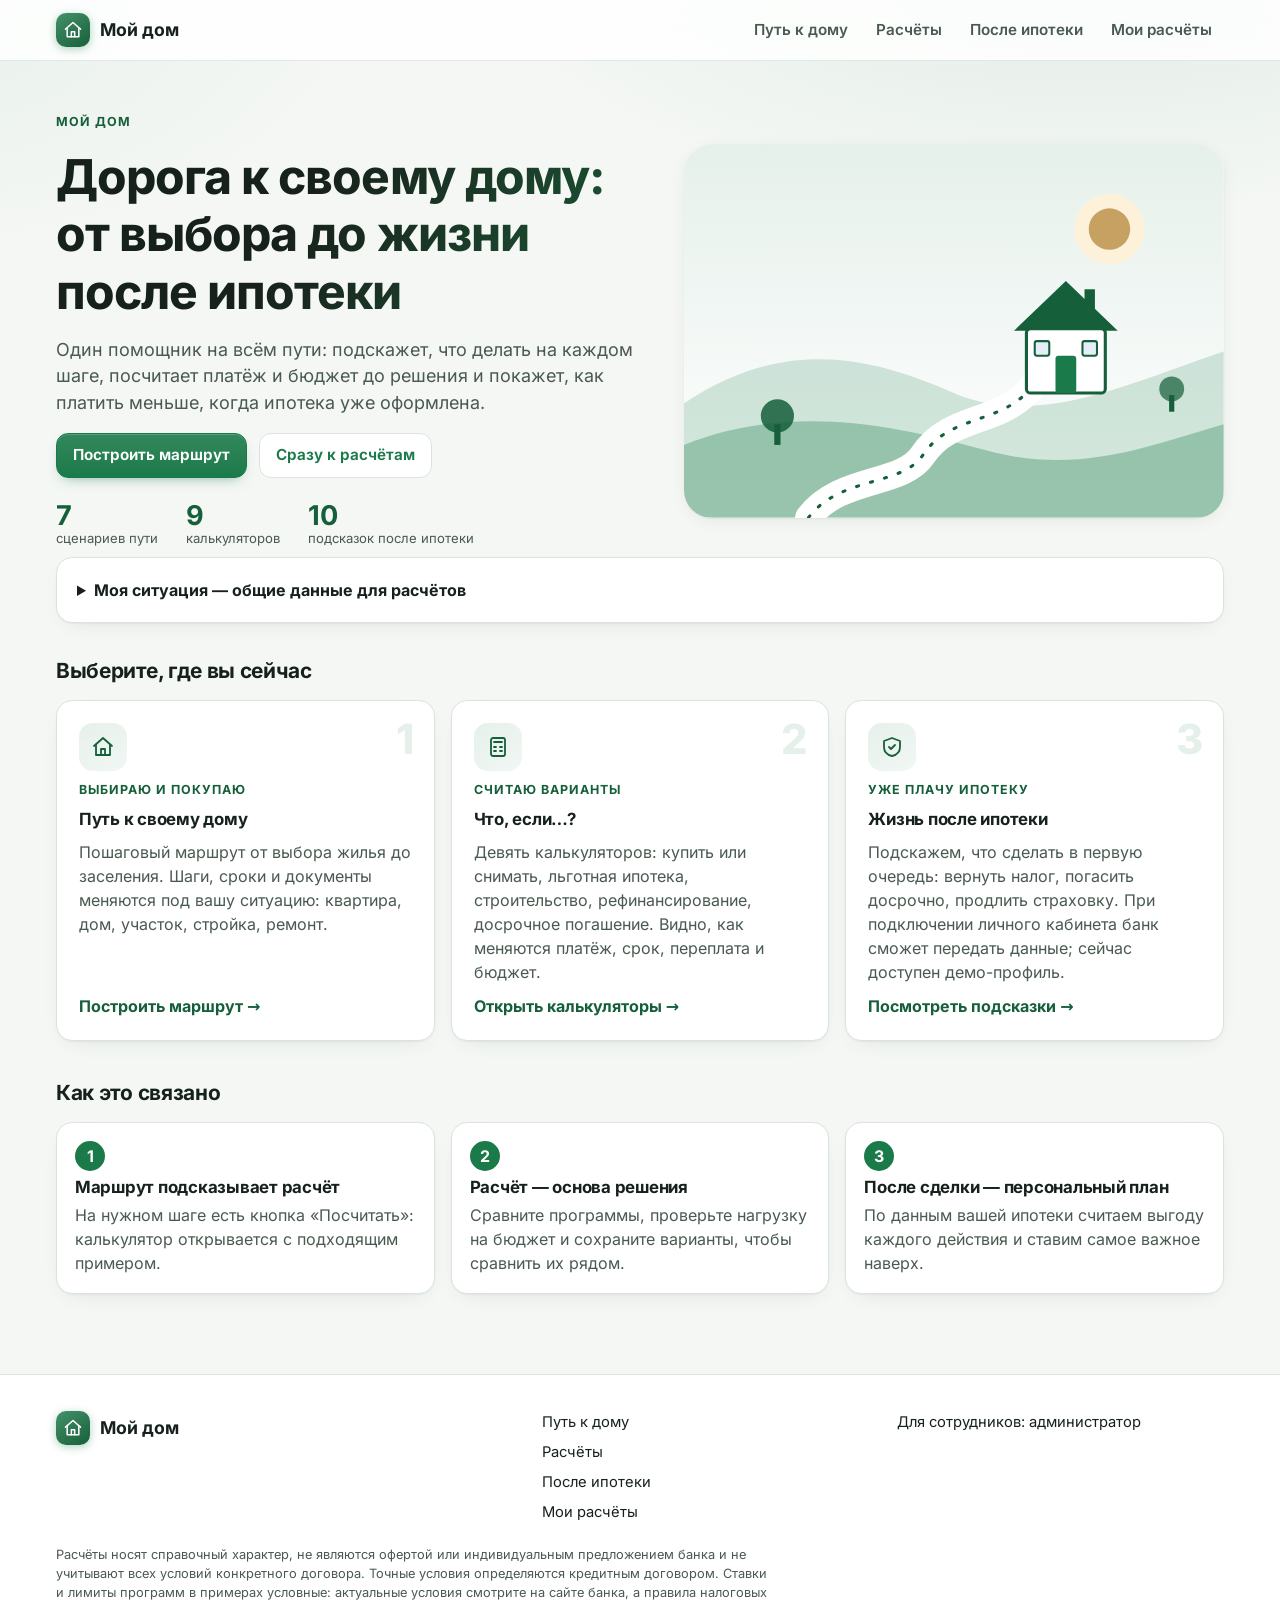
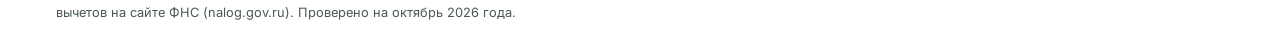
==== commit 9fd38c06: "Обновить Мой дом: личный план и уточнённые расчёты" ====
--- a/task_for_rshb/index.html
+++ b/task_for_rshb/index.html
@@ -8,8 +8,9 @@
     <link rel="icon" href="./favicon.svg" type="image/svg+xml" />
     <link rel="manifest" href="./manifest.webmanifest" />
     <title>Мой дом — путь, расчёты и жизнь после ипотеки</title>
-    <script type="module" crossorigin src="./assets/index-DyahnjH8.js"></script>
-    <link rel="stylesheet" crossorigin href="./assets/index-CWUSttEQ.css">
+    <script type="module" crossorigin src="./assets/index-Bcath53B.js"></script>
+    <link rel="modulepreload" crossorigin href="./assets/react-vendor-CjPCzsZA.js">
+    <link rel="stylesheet" crossorigin href="./assets/index-fHqPqzhq.css">
   </head>
   <body>
     <div id="root"></div>
--- a/task_for_rshb/assets/index-fHqPqzhq.css
+++ b/task_for_rshb/assets/index-fHqPqzhq.css
@@ -0,0 +1 @@
+@font-face{font-family:Inter Variable;font-style:normal;font-display:swap;font-weight:100 900;src:url(./inter-cyrillic-wght-normal-DqGufNeO.woff2)format("woff2-variations");unicode-range:U+301,U+400-45F,U+490-491,U+4B0-4B1,U+2116}@font-face{font-family:Inter Variable;font-style:normal;font-display:swap;font-weight:100 900;src:url(./inter-latin-wght-normal-Dx4kXJAl.woff2)format("woff2-variations");unicode-range:U+??,U+131,U+152-153,U+2BB-2BC,U+2C6,U+2DA,U+2DC,U+304,U+308,U+329,U+2000-206F,U+20AC,U+2122,U+2191,U+2193,U+2212,U+2215,U+FEFF,U+FFFD}:root{--bg:#f4f7f4;--surface:#fff;--surface-2:#f0f4f1;--text:#17211b;--muted:#4a5a50;--border:#dbe3dd;--brand:#1b7a4a;--primary:var(--brand);--primary-strong:#145c38;--primary-soft:#e4f2ea;--on-primary:#fff;--success:#1b7a4a;--success-soft:#e4f2ea;--warning:#9a6200;--warning-soft:#fdf1d9;--danger:#b3261e;--danger-soft:#fbe6e4;--info:#25619b;--info-soft:#e3eef9;--chart-grid:#e3e9e4;--shadow:0 1px 2px #14281c0f, 0 4px 16px #14281c0d;--radius:14px;--radius-sm:10px;--font:"Inter Variable", "Inter", system-ui, -apple-system, "Segoe UI", Roboto, "Helvetica Neue", Arial, sans-serif;--mono:ui-monospace, "SF Mono", Menlo, Consolas, monospace;--lightningcss-light:initial;--lightningcss-dark: ;color-scheme:light}@media (prefers-color-scheme:dark){:root:not([data-theme=light]){--bg:#0e1511;--surface:#16201a;--surface-2:#1c2821;--text:#e8f0ea;--muted:#9db1a3;--border:#2a3a31;--primary:#3fb97a;--primary-strong:#5fd196;--primary-soft:#1a3025;--on-primary:#08150e;--success:#4cc487;--success-soft:#17301f;--warning:#e3aa44;--warning-soft:#33290f;--danger:#f08178;--danger-soft:#381816;--info:#7db4ea;--info-soft:#14283d;--chart-grid:#263830;--shadow:none;--lightningcss-light: ;--lightningcss-dark:initial;color-scheme:dark}}*{box-sizing:border-box}html{-webkit-text-size-adjust:100%}body{background:var(--bg);color:var(--text);font-family:var(--font);-webkit-font-smoothing:antialiased;margin:0;font-size:16px;line-height:1.5}h1,h2,h3,h4{letter-spacing:-.01em;margin:0;line-height:1.2}h1{font-size:clamp(1.6rem,1.2rem + 1.6vw,2.4rem)}h2{font-size:1.3rem}h3{font-size:1.05rem}p{margin:0}a{color:var(--primary)}code,.mono{font-family:var(--mono);font-size:.88em}button{font:inherit;color:inherit}:focus-visible{outline:3px solid color-mix(in srgb, var(--primary) 55%, transparent);outline-offset:2px;border-radius:6px}.sr-only{clip:rect(0 0 0 0);white-space:nowrap;width:1px;height:1px;position:absolute;overflow:hidden}.app{flex-direction:column;min-height:100vh;display:flex}.container{width:100%;max-width:1200px;margin:0 auto;padding:0 16px}.topbar{background:var(--surface);border-bottom:1px solid var(--border);z-index:20;position:sticky;top:0}.topbar .container{align-items:center;gap:16px;min-height:60px;display:flex}.brand{color:var(--text);align-items:center;gap:10px;font-size:1.1rem;font-weight:700;text-decoration:none;display:flex}.brand-mark{background:var(--primary);width:34px;height:34px;color:var(--on-primary);border-radius:10px;place-items:center;font-weight:800;display:grid}.nav{gap:4px;margin-left:auto;display:flex}.nav a{color:var(--muted);border-radius:8px;padding:8px 12px;font-size:.95rem;font-weight:600;text-decoration:none}.nav a:hover{background:var(--surface-2);color:var(--text)}.nav a[aria-current=page]{background:var(--primary-soft);color:var(--primary-strong)}main{flex:1;padding:24px 0 56px}.footer{border-top:1px solid var(--border);background:var(--surface);color:var(--muted);padding:20px 0;font-size:.85rem}.btn{border-radius:var(--radius-sm);border:1px solid var(--border);background:var(--surface);cursor:pointer;justify-content:center;align-items:center;gap:8px;min-height:42px;padding:10px 16px;font-size:.95rem;font-weight:600;text-decoration:none;transition:background .15s,border-color .15s,transform 50ms;display:inline-flex}.btn:hover{background:var(--surface-2)}.btn:active{transform:translateY(1px)}.btn:disabled{opacity:.5;cursor:not-allowed}.btn-primary{background:var(--primary);border-color:var(--primary);color:var(--on-primary)}.btn-primary:hover{background:var(--primary-strong);border-color:var(--primary-strong)}.btn-danger{color:var(--danger);border-color:color-mix(in srgb, var(--danger) 40%, var(--border))}.btn-danger:hover{background:var(--danger-soft)}.btn-ghost{background:0 0;border-color:#0000}.btn-sm{min-height:32px;padding:5px 10px;font-size:.85rem}.field{flex-direction:column;gap:6px;min-width:0;display:flex}.field>label,.field>.label{font-size:.9rem;font-weight:600}.help{color:var(--muted);font-size:.88rem}input[type=text],input[type=number],select,textarea{font:inherit;color:var(--text);background:var(--surface);border:1px solid var(--border);border-radius:var(--radius-sm);width:100%;min-height:42px;padding:9px 12px}textarea{resize:vertical;line-height:1.4}input:hover,select:hover,textarea:hover{border-color:color-mix(in srgb, var(--primary) 40%, var(--border))}input[aria-invalid=true],textarea[aria-invalid=true]{border-color:var(--danger)}input[type=checkbox]{width:18px;height:18px;accent-color:var(--primary)}input[type=range]{width:100%;accent-color:var(--primary);height:28px;margin:0}.card{background:var(--surface);border:1px solid var(--border);border-radius:var(--radius);box-shadow:var(--shadow)}.card-pad{padding:20px}.stack{flex-direction:column;gap:16px;display:flex}.row{flex-wrap:wrap;align-items:center;gap:12px;display:flex}.grow{flex:1}.muted{color:var(--muted)}.chip{border:1px solid var(--border);background:var(--surface);cursor:pointer;border-radius:999px;align-items:center;gap:6px;padding:5px 12px;font-size:.85rem;font-weight:600;display:inline-flex}.chip:hover{border-color:var(--primary);color:var(--primary-strong)}.badge{background:var(--surface-2);color:var(--muted);border-radius:999px;padding:2px 8px;font-size:.75rem;font-weight:700;display:inline-block}.badge-ok{background:var(--success-soft);color:var(--success)}.badge-err{background:var(--danger-soft);color:var(--danger)}.badge-warn{background:var(--warning-soft);color:var(--warning)}.hero{gap:14px;max-width:760px;padding:36px 0 28px;display:grid}.hero p{color:var(--muted);font-size:1.1rem}.scenario-grid{grid-template-columns:repeat(auto-fill,minmax(260px,1fr));gap:16px;display:grid}.scenario-card{color:inherit;flex-direction:column;gap:10px;padding:20px;text-decoration:none;transition:transform .15s,border-color .15s,box-shadow .15s;display:flex}.scenario-card:hover{border-color:var(--primary);transform:translateY(-2px)}.scenario-icon{background:var(--primary-soft);border-radius:14px;place-items:center;width:48px;height:48px;font-size:1.5rem;display:grid}.scenario-card h3{font-size:1.12rem}.scenario-card .cta{color:var(--primary-strong);margin-top:auto;font-weight:700}.steps{counter-reset:step;grid-template-columns:repeat(auto-fit,minmax(220px,1fr));gap:16px;display:grid}.step{gap:6px;padding:18px;display:grid}.step:before{counter-increment:step;content:counter(step);background:var(--primary);width:30px;height:30px;color:var(--on-primary);border-radius:50%;place-items:center;font-weight:700;display:grid}.sim-head{flex-wrap:wrap;align-items:flex-start;gap:16px;margin-bottom:20px;display:flex}.sim-head .grow{min-width:260px}.crumbs{margin-bottom:8px;font-size:.88rem}.crumbs a{text-decoration:none}.sim-layout{grid-template-columns:minmax(300px,380px) minmax(0,1fr);align-items:start;gap:20px;display:grid}@media (max-width:900px){.sim-layout{grid-template-columns:minmax(0,1fr)}}.inputs-panel{max-height:calc(100vh - 92px);padding:18px;position:sticky;top:76px;overflow:auto}@media (max-width:900px){.inputs-panel{max-height:none;position:static}}.group-title{text-transform:uppercase;letter-spacing:.06em;color:var(--muted);margin:18px 0 2px;font-size:.78rem;font-weight:700}.group-title:first-child{margin-top:0}.param{gap:6px;padding:10px 0;display:grid}.param-head{justify-content:space-between;align-items:baseline;gap:8px;display:flex}.param-head label{font-size:.92rem;font-weight:600}.input-wrap{position:relative}.input-wrap input{font-variant-numeric:tabular-nums;padding-right:52px;font-weight:600}.input-suffix{color:var(--muted);pointer-events:none;font-size:.9rem;position:absolute;top:50%;right:12px;transform:translateY(-50%)}.param-note{color:var(--muted);font-size:.86rem}.param-note.warn{color:var(--warning)}.radio-list{gap:6px;display:grid}.radio-item{border:1px solid var(--border);border-radius:var(--radius-sm);cursor:pointer;background:var(--surface);align-items:flex-start;gap:10px;padding:10px 12px;font-size:.92rem;display:flex}.radio-item.checked{border-color:var(--primary);background:var(--primary-soft)}.radio-item input{accent-color:var(--primary);margin-top:3px}.results{grid-template-columns:minmax(0,1fr);gap:20px;min-width:0;display:grid}.results>*{min-width:0}.kpi-grid{grid-template-columns:repeat(auto-fit,minmax(210px,1fr));gap:14px;display:grid}.kpi{align-content:start;gap:6px;padding:18px;display:grid}.kpi-label{color:var(--muted);font-size:.88rem;font-weight:600}.kpi-value{letter-spacing:-.02em;font-variant-numeric:tabular-nums;overflow-wrap:anywhere;font-size:clamp(1.4rem,1.1rem + 1vw,1.9rem);font-weight:800}.kpi-was{color:var(--muted);font-variant-numeric:tabular-nums;font-size:.85rem}.delta{font-variant-numeric:tabular-nums;background:var(--surface-2);width:fit-content;color:var(--muted);border-radius:999px;padding:2px 9px;font-size:.82rem;font-weight:700;display:inline-block}.delta.good{background:var(--success-soft);color:var(--success)}.delta.bad{background:var(--danger-soft);color:var(--danger)}.kpi-error{color:var(--danger);font-size:.85rem}.table-wrap{overflow-x:auto}table.details{border-collapse:collapse;font-variant-numeric:tabular-nums;width:100%}table.details th,table.details td{text-align:right;border-bottom:1px solid var(--border);white-space:nowrap;padding:10px 14px}table.details th:first-child,table.details td:first-child{text-align:left;white-space:normal;min-width:200px}table.details thead th{color:var(--muted);text-transform:uppercase;letter-spacing:.04em;font-size:.8rem}table.details tr:last-child td{border-bottom:0}.hints{gap:10px;display:grid}.hint{border-radius:var(--radius-sm);border:1px solid #0000;gap:12px;padding:12px 14px;font-size:.95rem;display:flex}.hint-icon{color:#fff;border-radius:50%;flex:none;place-items:center;width:22px;height:22px;margin-top:1px;font-size:.8rem;font-weight:800;display:grid}.hint-info{background:var(--surface-2)}.hint-info .hint-icon{background:var(--muted)}.hint-success{background:var(--success-soft)}.hint-success .hint-icon{background:var(--success)}.hint-warning{background:var(--warning-soft)}.hint-warning .hint-icon{background:var(--warning)}.hint-danger{background:var(--danger-soft)}.hint-danger .hint-icon{background:var(--danger)}.section-title{flex-wrap:wrap;justify-content:space-between;align-items:center;gap:12px;margin-bottom:12px;display:flex}.chart{width:100%;position:relative}.chart svg{width:100%;display:block;overflow:visible}.chart text{font-family:var(--font);fill:var(--muted);font-size:11.5px}.chart .grid-line{stroke:var(--chart-grid);stroke-width:1px}.chart .axis-line{stroke:var(--border)}.legend{flex-wrap:wrap;gap:16px;margin-bottom:8px;font-size:.85rem;display:flex}.legend-item{align-items:center;gap:8px;display:inline-flex}.legend-swatch{border-top:3px solid;width:22px;height:0}.legend-swatch.dashed{border-top-style:dashed}.tooltip{pointer-events:none;background:var(--surface);border:1px solid var(--border);z-index:5;font-variant-numeric:tabular-nums;border-radius:10px;min-width:160px;padding:8px 12px;font-size:.82rem;position:absolute;box-shadow:0 6px 24px #00000024}.tooltip b{margin-bottom:4px;display:block}.tooltip .tt-row{justify-content:space-between;gap:14px;display:flex}details.disclosure>summary{cursor:pointer;padding:2px 0;font-weight:700;list-style:none}details.disclosure>summary::-webkit-details-marker{display:none}details.disclosure>summary:before{content:"▸";width:1.2em;color:var(--muted);transition:transform .15s;display:inline-block}details.disclosure[open]>summary:before{transform:rotate(90deg)}.method-list{gap:8px;margin:12px 0 0;padding:0;list-style:none;display:grid}.method-item{background:var(--surface-2);border-radius:var(--radius-sm);padding:10px 12px}.method-item code{overflow-wrap:anywhere;color:var(--primary-strong);margin-top:4px;display:block}.assumptions{color:var(--muted);margin:8px 0 0;padding-left:20px;font-size:.92rem}.assumptions li{margin:4px 0}.admin-head{flex-wrap:wrap;align-items:center;gap:16px;margin-bottom:20px;display:flex}.admin-list{gap:10px;display:grid}.admin-item{flex-wrap:wrap;align-items:center;gap:14px;padding:14px 16px;display:flex}.admin-item .scenario-icon{width:42px;height:42px;font-size:1.25rem}.tabs{border-bottom:1px solid var(--border);flex-wrap:wrap;gap:4px;margin-bottom:20px;display:flex}.tab{cursor:pointer;color:var(--muted);background:0 0;border:0;border-bottom:3px solid #0000;align-items:center;gap:8px;margin-bottom:-1px;padding:10px 14px;font-weight:600;display:inline-flex}.tab:hover{color:var(--text)}.tab[aria-selected=true]{color:var(--primary-strong);border-bottom-color:var(--primary)}.editor-bar{z-index:10;background:color-mix(in srgb, var(--bg) 92%, transparent);-webkit-backdrop-filter:blur(8px);backdrop-filter:blur(8px);border-bottom:1px solid var(--border);margin-bottom:8px;padding:12px 0;position:sticky;top:60px}.item-card{gap:12px;padding:16px;display:grid}.item-head{justify-content:space-between;align-items:center;gap:8px;display:flex}.item-title{font-weight:700}.form-grid{grid-template-columns:repeat(auto-fit,minmax(190px,1fr));gap:12px;display:grid}.form-grid .wide{grid-column:1/-1}.expr{font-family:var(--mono);min-height:42px;font-size:.9rem}.expr-status{flex-wrap:wrap;align-items:baseline;gap:8px;font-size:.82rem;display:flex}.expr-status.err{color:var(--danger)}.expr-status.ok{color:var(--success)}.token-row{flex-wrap:wrap;align-items:center;gap:4px;display:flex}.token{font-family:var(--mono);border:1px solid var(--border);background:var(--surface-2);cursor:pointer;border-radius:6px;padding:1px 7px;font-size:.78rem}.token:hover{border-color:var(--primary)}.issue-list{gap:8px;display:grid}.issue{border-radius:var(--radius-sm);gap:10px;padding:10px 12px;font-size:.92rem;display:flex}.issue.error{background:var(--danger-soft)}.issue.warning{background:var(--warning-soft)}.issue code{color:var(--muted)}.fn-doc{border-bottom:1px solid var(--border);padding:12px 14px}.fn-doc:last-child{border-bottom:0}.notice{border-radius:var(--radius-sm);background:var(--surface-2);border:1px solid var(--border);padding:12px 14px;font-size:.92rem}.var-table td:nth-child(2){font-family:var(--mono)}.err-text{color:var(--danger)}@page{size:A4;margin:14mm}@media print{.screen-only,.topbar,.footer{display:none!important}.print-only{display:block!important}body{color:#000;background:#fff;font-size:11pt}.print-report h1{margin:0 0 4pt;font-size:20pt}.print-report h2{border-bottom:1px solid #999;margin:14pt 0 5pt;padding-bottom:2pt;font-size:12.5pt}.print-report p{margin:0 0 4pt}.print-report .print-lead{font-size:13pt;font-weight:700}.print-report section{break-inside:avoid}.print-report table{border-collapse:collapse;width:100%;font-size:10pt}.print-report th,.print-report td{text-align:right;border-bottom:1px solid #ccc;padding:3pt 5pt}.print-report th:first-child,.print-report td:first-child{text-align:left}.print-report footer{color:#444;margin-top:14pt;font-size:9pt}.print-report .print-link{word-break:break-all}.print-report .chart text{fill:#333}.no-print{display:none!important}}@media (max-width:560px){main{padding-top:16px}.nav a{padding:8px;font-size:.88rem}}@media (prefers-reduced-motion:reduce){*{transition:none!important}}.scenario-icon{color:var(--primary-strong)}.icon-pick{place-items:center;width:36px;height:36px;padding:0;display:inline-grid}.icon-pick[aria-pressed=true]{border-color:var(--primary);background:var(--primary-soft);color:var(--primary-strong)}@media (max-width:360px){.topbar .container{flex-wrap:wrap;padding-top:6px;padding-bottom:6px}.nav{flex-wrap:wrap;margin-left:0}}.kpi-variant{color:var(--info);font-variant-numeric:tabular-nums;font-size:.82rem;font-weight:600}.variant-bar{flex-wrap:wrap;align-items:center;gap:12px;padding:12px 16px;display:flex}.variant-bar .grow{min-width:220px}.diff-list{color:var(--muted);margin:4px 0 0;padding:0;font-size:.88rem;list-style:none}.embed .topbar{display:none}.embed main{padding-top:8px}.cta-card{flex-wrap:wrap;justify-content:space-between;align-items:center;gap:16px;padding:16px 20px;display:flex}.wizard{max-width:640px;margin:0 auto}.wizard-top{justify-content:space-between;align-items:center;margin-bottom:8px;display:flex}.progress{background:var(--surface-2);border-radius:999px;height:6px;overflow:hidden}.progress span{background:var(--primary);height:100%;transition:width .25s;display:block}.wizard-title{margin:16px 0 4px}.wizard-nav{justify-content:space-between;margin-top:16px}.client-card{border:1px dashed var(--border);border-radius:var(--radius-sm);background:var(--surface-2);gap:8px;margin:10px 0 4px;padding:12px 14px;display:grid}.client-card.active{border-style:solid;border-color:var(--primary);background:var(--primary-soft)}.verdict{border-radius:var(--radius);border:1px solid #0000;gap:6px;padding:18px 20px;display:grid}.verdict .verdict-text{letter-spacing:-.01em;font-size:clamp(1.1rem,1rem + .7vw,1.4rem);font-weight:700;line-height:1.3}.verdict-success{background:var(--success-soft);border-color:color-mix(in srgb, var(--success) 35%, transparent)}.verdict-info{background:var(--info-soft)}.verdict-warning{background:var(--warning-soft);border-color:color-mix(in srgb, var(--warning) 35%, transparent)}.verdict-danger{background:var(--danger-soft);border-color:color-mix(in srgb, var(--danger) 35%, transparent)}.verdict a{width:fit-content;font-size:.88rem;font-weight:600}.seg{border:1px solid var(--border);border-radius:var(--radius-sm);display:inline-flex;overflow:hidden}.seg button{background:var(--surface);cursor:pointer;border:0;padding:6px 12px;font-size:.85rem;font-weight:600}.seg button[aria-pressed=true]{background:var(--primary-soft);color:var(--primary-strong)}.sched-toolbar{flex-wrap:wrap;align-items:center;gap:10px;display:flex}.print-only{display:none}table.details tr.total-row td{border-top:2px solid var(--border);background:var(--surface-2)}.group-heading{text-transform:uppercase;letter-spacing:.06em;color:var(--muted);margin-top:12px;font-size:.82rem}.history-list{gap:8px;margin:0;padding:0;list-style:none;display:grid}.history-list li{background:var(--surface-2);border-radius:var(--radius-sm);align-items:center;gap:12px;padding:10px 12px;display:flex}@media (max-width:560px){.sim-head>.row{gap:8px;width:100%}.sim-head>.row .btn{flex:auto;min-height:44px;padding:8px 10px;font-size:.85rem}.topbar .container{flex-wrap:wrap;row-gap:2px;min-height:0;padding-top:6px;padding-bottom:6px}.nav{flex-wrap:wrap;justify-content:flex-end}.nav a{padding:6px 8px;font-size:.85rem}}.brand-mark svg{display:block}.eyebrow{letter-spacing:.08em;text-transform:uppercase;color:var(--primary-strong);font-size:.78rem;font-weight:700}.hero-lead{color:var(--muted);max-width:56ch;font-size:1.12rem}.product-hero{grid-template-columns:minmax(0,1.05fr) minmax(0,.95fr);align-items:center;gap:32px;padding:28px 0 8px;display:grid}.product-hero h1{letter-spacing:-.02em;font-size:clamp(1.9rem,1.3rem + 2.4vw,3rem)}.hero-art{width:100%;height:auto;box-shadow:var(--shadow);border-radius:28px}.hero-stats{flex-wrap:wrap;gap:28px;margin-top:8px;display:flex}.hero-stats div{display:grid}.hero-stats b{color:var(--primary-strong);font-size:1.7rem;line-height:1}.hero-stats span{color:var(--muted);font-size:.82rem}@media (max-width:820px){.product-hero{grid-template-columns:minmax(0,1fr)}.hero-art{order:-1;max-height:240px}}.module-grid{grid-template-columns:repeat(auto-fit,minmax(270px,1fr));gap:16px;display:grid}.module-card{color:inherit;flex-direction:column;gap:10px;padding:22px;text-decoration:none;transition:transform .15s,border-color .15s;display:flex;position:relative}.module-card:hover{border-color:var(--primary);transform:translateY(-2px)}.module-card .cta{color:var(--primary-strong);margin-top:auto;font-weight:700}.module-step{color:var(--primary-soft);font-size:2.6rem;font-weight:800;line-height:1;position:absolute;top:18px;right:20px}.journey-layout{grid-template-columns:minmax(260px,320px) minmax(0,1fr);align-items:start;gap:20px;display:grid}.journey-side{position:sticky;top:76px}@media (max-width:900px){.journey-layout{grid-template-columns:minmax(0,1fr)}.journey-side{position:static}}.summary-box{border-radius:var(--radius-sm);background:var(--primary-soft);gap:4px;padding:14px;display:grid}.stage{gap:12px;display:grid}.stage-head{align-items:center;gap:12px;display:flex}.stage-head h3{font-size:1.12rem}.stage-num{background:var(--primary);width:34px;height:34px;color:var(--on-primary);border-radius:50%;flex:none;place-items:center;font-weight:800;display:grid}.stage-steps{border-left:2px dashed var(--border);gap:12px;margin-left:16px;padding-left:22px;display:grid}.step-card{background:var(--surface);border:1px solid var(--border);border-radius:var(--radius);box-shadow:var(--shadow);gap:14px;min-width:0;padding:16px 18px;display:flex;position:relative}.step-card.current{border-color:var(--primary);box-shadow:0 0 0 3px color-mix(in srgb, var(--primary) 18%, transparent), var(--shadow)}.step-card.done{opacity:.78}.step-card.done h4{text-decoration:line-through;-webkit-text-decoration-color:var(--muted);text-decoration-color:var(--muted)}.step-num{border:2px solid var(--border);width:30px;height:30px;color:var(--muted);border-radius:50%;flex:none;place-items:center;font-size:.85rem;font-weight:700;display:grid}.step-card.current .step-num{border-color:var(--primary);color:var(--primary-strong)}.step-card.done .step-num{background:var(--success);border-color:var(--success);color:var(--on-primary)}.step-body{flex:1;gap:8px;min-width:0;display:grid}.step-head{flex-wrap:wrap;align-items:center;gap:10px;display:flex}.step-head h4{flex:1;min-width:180px;font-size:1.02rem}.step-check input{width:20px;height:20px}.step-warn{border-radius:var(--radius-sm);background:var(--warning-soft);padding:8px 12px;font-size:.9rem}.step-more .assumptions{margin-top:8px}.docs-list{gap:6px;margin-top:8px;display:grid}.doc-item{align-items:flex-start;gap:8px;font-size:.92rem;display:flex}.doc-item input{margin-top:3px}.chip-list{flex-wrap:wrap;gap:6px;margin:0;padding:0;list-style:none;display:flex}.chip-list li{background:var(--surface-2);border-radius:999px;padding:4px 10px;font-size:.85rem}.action-grid{grid-template-columns:repeat(auto-fill,minmax(320px,1fr));gap:14px;display:grid}.action-card{border-left:5px solid var(--border);align-content:start;gap:12px;min-width:0;padding:18px;display:grid}.action-card.lead{padding:22px}.action-card.level-success{border-left-color:var(--success)}.action-card.level-warning{border-left-color:var(--warning)}.action-card.level-danger{border-left-color:var(--danger)}.action-card.level-info{border-left-color:var(--info)}.action-head{align-items:flex-start;gap:12px;display:flex}.action-head h3{font-size:1.1rem}.benefit{text-align:right;font-variant-numeric:tabular-nums;line-height:1.2;display:grid}.benefit b{color:var(--success);font-size:1.05rem}.benefit span{color:var(--muted);font-size:.75rem}.action-headline{font-size:1rem;font-weight:600}.action-card.lead .action-headline{font-size:1.15rem}.hl-danger{color:var(--danger)}.closing-list{gap:8px;margin:0;padding-left:22px;display:grid}@media (max-width:560px){.action-grid{grid-template-columns:minmax(0,1fr)}.action-head{flex-wrap:wrap}.step-card{padding:14px}.stage-steps{margin-left:6px;padding-left:12px}}.step-body>.btn{justify-self:start}.check-group{flex-wrap:wrap;gap:8px 18px;display:flex}.step-edit{padding:0;overflow:hidden}.step-edit>summary{cursor:pointer;align-items:center;gap:10px;padding:12px 16px;list-style:none;display:flex}.step-edit>summary::-webkit-details-marker{display:none}.step-edit[open]>summary{border-bottom:1px solid var(--border);background:var(--surface-2)}.step-edit .inner{gap:12px;padding:16px;display:grid}.seg-link{color:var(--text);background:var(--surface);padding:8px 16px;font-size:.9rem;font-weight:600;text-decoration:none}.seg-link[aria-current=page]{background:var(--primary-soft);color:var(--primary-strong)}@media (max-width:560px){.topbar .container{gap:4px 12px}.nav{scrollbar-width:none;flex-wrap:nowrap;order:2;justify-content:flex-start;width:100%;margin-left:0;padding-bottom:2px;overflow-x:auto}.nav::-webkit-scrollbar{display:none}.nav a{white-space:nowrap;flex:none}}@supports (color:color-mix(in srgb, red, blue)){:root{--primary-strong:color-mix(in srgb, var(--brand) 78%, #000);--primary-soft:color-mix(in srgb, var(--brand) 11%, #fff)}@media (prefers-color-scheme:dark){:root:not([data-theme=light]){--primary:color-mix(in oklch, var(--brand) 66%, #fff);--primary-strong:color-mix(in oklch, var(--brand) 44%, #fff);--primary-soft:color-mix(in srgb, var(--brand) 26%, var(--surface))}}}html{scroll-behavior:smooth;scroll-padding-top:84px}body{font-feature-settings:"cv05", "cv08", "ss03";background:radial-gradient(900px 420px at 85% -80px, color-mix(in srgb, var(--primary) 10%, transparent), transparent 70%), radial-gradient(700px 360px at -10% 0, color-mix(in srgb, var(--primary) 6%, transparent), transparent 70%), var(--bg);background-repeat:no-repeat}::selection{background:color-mix(in srgb, var(--primary) 28%, transparent)}main:focus{outline:none}h1,h2,h3{letter-spacing:-.015em}h1{font-weight:750}.topbar{background:color-mix(in srgb, var(--surface) 86%, transparent);-webkit-backdrop-filter:saturate(180%)blur(14px);backdrop-filter:saturate(180%)blur(14px);border-bottom-color:color-mix(in srgb, var(--border) 80%, transparent)}.brand-mark{background:linear-gradient(145deg, color-mix(in srgb, var(--primary) 82%, #fff), var(--primary-strong));box-shadow:0 2px 8px color-mix(in srgb, var(--primary) 35%, transparent)}.nav a{transition:background .15s,color .15s}.footer{background:var(--surface);margin-top:24px;padding:36px 0 28px}.footer-grid{grid-template-columns:minmax(0,1.4fr) minmax(0,1fr) minmax(0,1fr);gap:28px;margin-bottom:22px;display:grid}.footer-links{align-content:start;gap:8px;display:grid}.footer-links a{color:var(--text);font-size:.92rem;text-decoration:none}.footer-links a:hover{color:var(--primary-strong);text-decoration:underline}.footer-disclaimer{color:var(--muted);max-width:90ch;margin:0;font-size:.8rem}@media (max-width:700px){.footer-grid{grid-template-columns:minmax(0,1fr);gap:18px}}.tabbar{display:none}@media (max-width:700px){.nav{display:none!important}.tabbar{z-index:30;padding:6px 6px calc(6px + env(safe-area-inset-bottom));background:color-mix(in srgb, var(--surface) 90%, transparent);-webkit-backdrop-filter:saturate(180%)blur(16px);backdrop-filter:saturate(180%)blur(16px);border-top:1px solid var(--border);grid-template-columns:repeat(4,1fr);display:grid;position:fixed;top:auto;bottom:0;left:0;right:0}.tabbar a{color:var(--muted);text-align:center;border-radius:12px;justify-items:center;gap:2px;padding:6px 2px;font-size:.74rem;font-weight:600;line-height:1.15;text-decoration:none;display:grid;position:relative}.tabbar a[aria-current=page]{color:var(--primary-strong);background:var(--primary-soft)}.tab-count{background:var(--primary);min-width:16px;height:16px;color:var(--on-primary);border-radius:999px;place-items:center;padding:0 4px;font-size:.65rem;display:grid;position:absolute;top:2px;right:22%}body{padding-bottom:calc(80px + env(safe-area-inset-bottom))}.app.embed .tabbar{display:none}.app.embed{padding-bottom:0}.topbar .container{min-height:52px}}.embed .tabbar,.embed .footer-grid{display:none}.page{animation:.32s cubic-bezier(.2,.7,.2,1) both page-in}@keyframes page-in{0%{opacity:0;transform:translateY(8px)}to{opacity:1;transform:none}}.skeleton{border-radius:var(--radius);background:linear-gradient(100deg, var(--surface-2) 30%, color-mix(in srgb, var(--surface-2) 60%, var(--surface)) 50%, var(--surface-2) 70%);background-size:220% 100%;animation:1.4s linear infinite shimmer}@keyframes shimmer{to{background-position:-220% 0}}@media (prefers-reduced-motion:reduce){html{scroll-behavior:auto}.page,.skeleton{animation:none}}.card{border-radius:16px;box-shadow:0 1px 2px #14281c0d,0 8px 24px -12px #14281c1f}.scenario-card,.module-card{transition:transform .18s,box-shadow .18s,border-color .18s}.scenario-card:hover,.module-card:hover{box-shadow:0 2px 4px #14281c0f, 0 18px 36px -16px color-mix(in srgb, var(--primary) 38%, transparent)}.scenario-icon{background:linear-gradient(145deg, var(--primary-soft), color-mix(in srgb, var(--primary-soft) 55%, var(--surface)))}.btn{border-radius:12px;font-weight:650}.btn-primary{background:linear-gradient(180deg, color-mix(in srgb, var(--primary) 90%, #fff), var(--primary));box-shadow:inset 0 1px 0 #ffffff2e, 0 6px 14px -8px color-mix(in srgb, var(--primary) 70%, transparent)}.btn-primary:hover{background:linear-gradient(180deg, var(--primary), var(--primary-strong))}:is(a:focus-visible,button:focus-visible,input:focus-visible,select:focus-visible,textarea:focus-visible,summary:focus-visible){outline:3px solid color-mix(in srgb, var(--primary) 55%, transparent);outline-offset:2px}.crumbs a{text-underline-offset:3px;text-decoration:underline}.kpi{position:relative;overflow:hidden}.kpi:before{content:"";background:linear-gradient(180deg, var(--primary), color-mix(in srgb, var(--primary) 30%, transparent));width:4px;position:absolute;top:0;bottom:0;left:0;right:auto}.kpi-value{font-weight:750}.product-hero{position:relative}.product-hero h1{background:linear-gradient(120deg, var(--text) 40%, var(--primary-strong));color:#0000;background-clip:text}.verdict{box-shadow:0 10px 28px -16px color-mix(in srgb, var(--primary) 45%, transparent)}.table-wrap:focus-visible{outline-offset:-2px}@supports (color:oklch(from red l c h)){@media (prefers-color-scheme:dark){:root:not([data-theme=light]){--primary:oklch(from var(--brand) calc(min(max(l, .52) + .2, .78)) calc(c * 1.12) h);--primary-strong:oklch(from var(--brand) calc(min(l + .32, .9)) calc(c * .95) h)}}}.admin-sections{scrollbar-width:none;max-width:100%;overflow-x:auto}.admin-sections::-webkit-scrollbar{display:none}.seg-link{white-space:nowrap}@media (pointer:coarse),(max-width:720px){.btn,.btn-sm,.chip,.seg button,.tabs button,.step-more>summary,.step-more summary,details>summary{min-height:44px}.btn-sm,.chip{align-items:center;display:inline-flex}.step-check{align-items:center;min-height:44px}.step-check input,input[type=checkbox],input[type=radio]{width:24px;height:24px}.footer a,footer a{padding:12px 6px;display:inline-block}input[type=range]{min-height:44px}.admin-head>.grow{flex:100%}}.table-wrap{background:linear-gradient(to right, var(--surface,#fff) 30%, transparent) left center / 24px 100% no-repeat local, linear-gradient(to left, var(--surface,#fff) 30%, transparent) right center / 24px 100% no-repeat local, radial-gradient(farthest-side at 0 50%, #00000029, transparent) left center / 10px 100% no-repeat scroll, radial-gradient(farthest-side at 100% 50%, #00000029, transparent) right center / 10px 100% no-repeat scroll}h1,h2,h3,h4,p,li,label,.admin-list,.admin-row,.card,.client-card,.scenario-card{overflow-wrap:anywhere}@media (min-width:560px){.kpi-grid[data-count="4"]{grid-template-columns:repeat(2,minmax(0,1fr))}}.inputs-panel{scrollbar-gutter:stable;padding-bottom:28px}.details td{overflow-wrap:anywhere}
